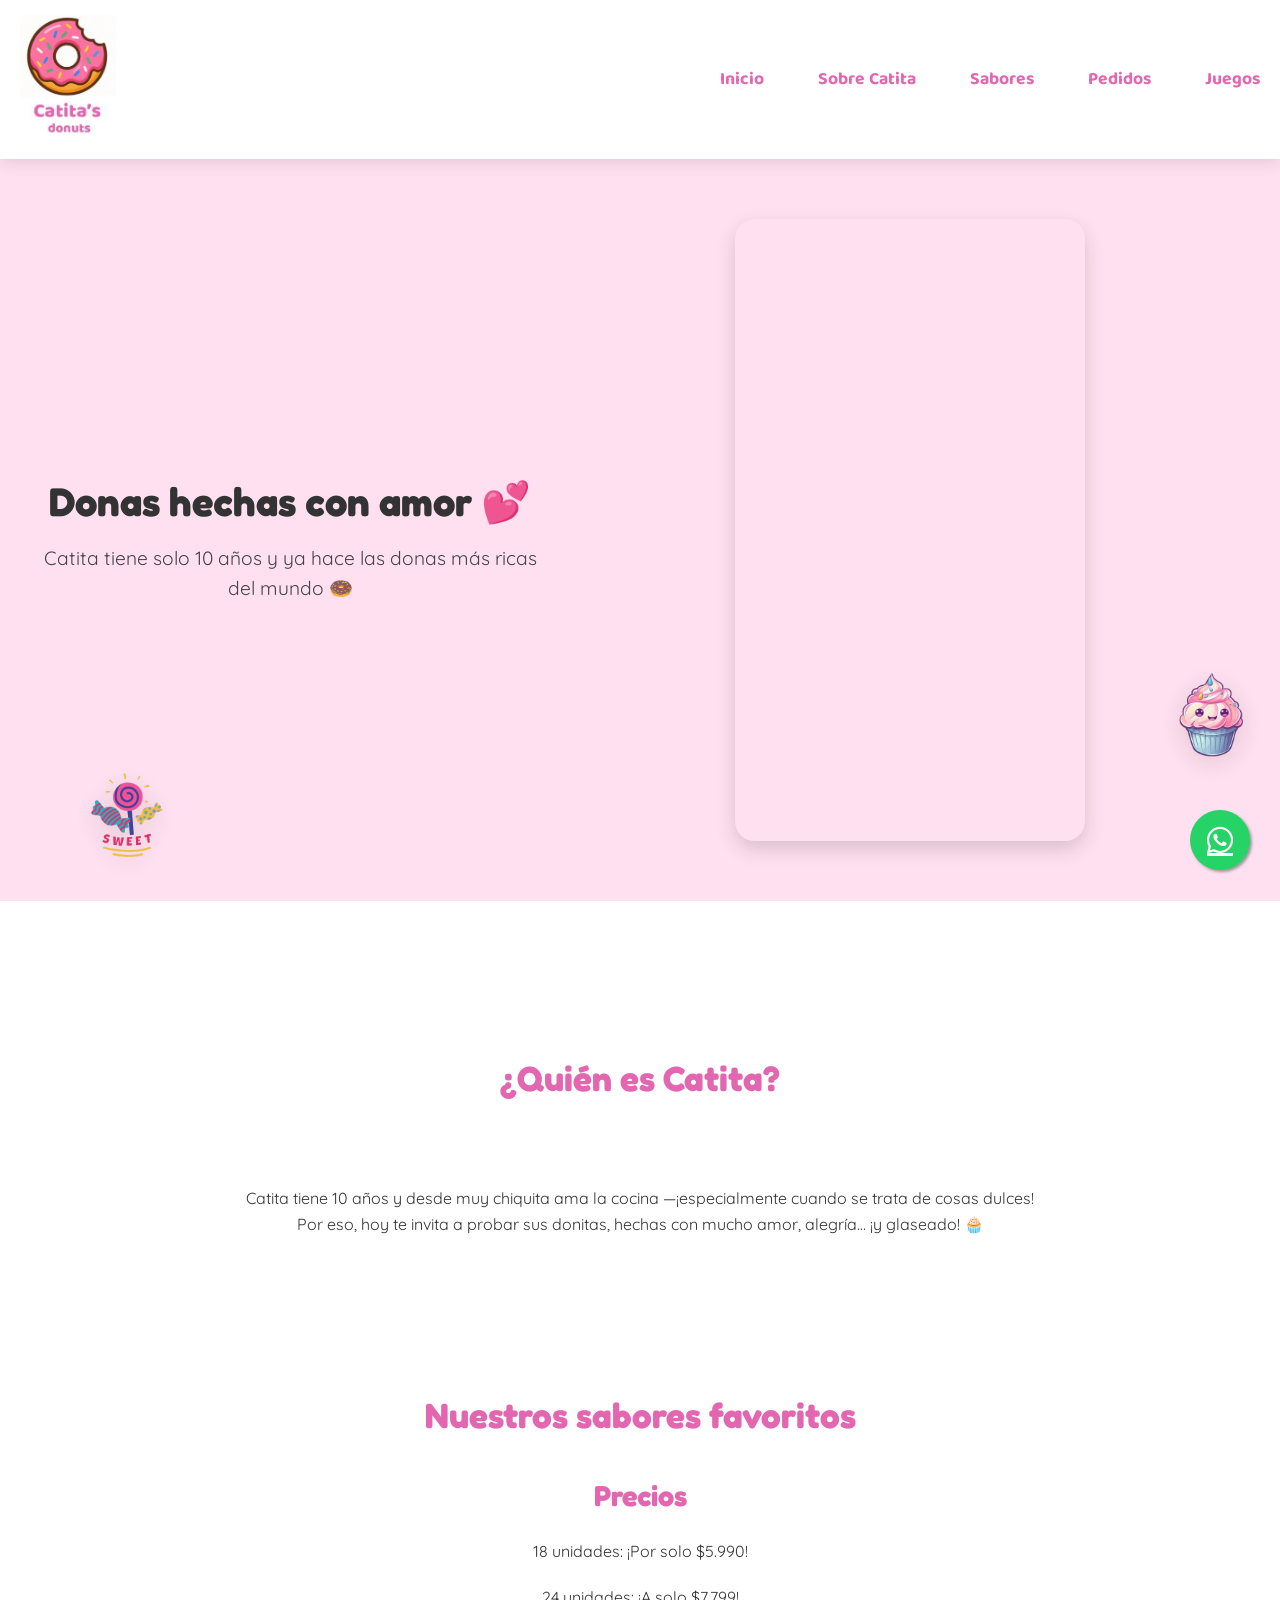
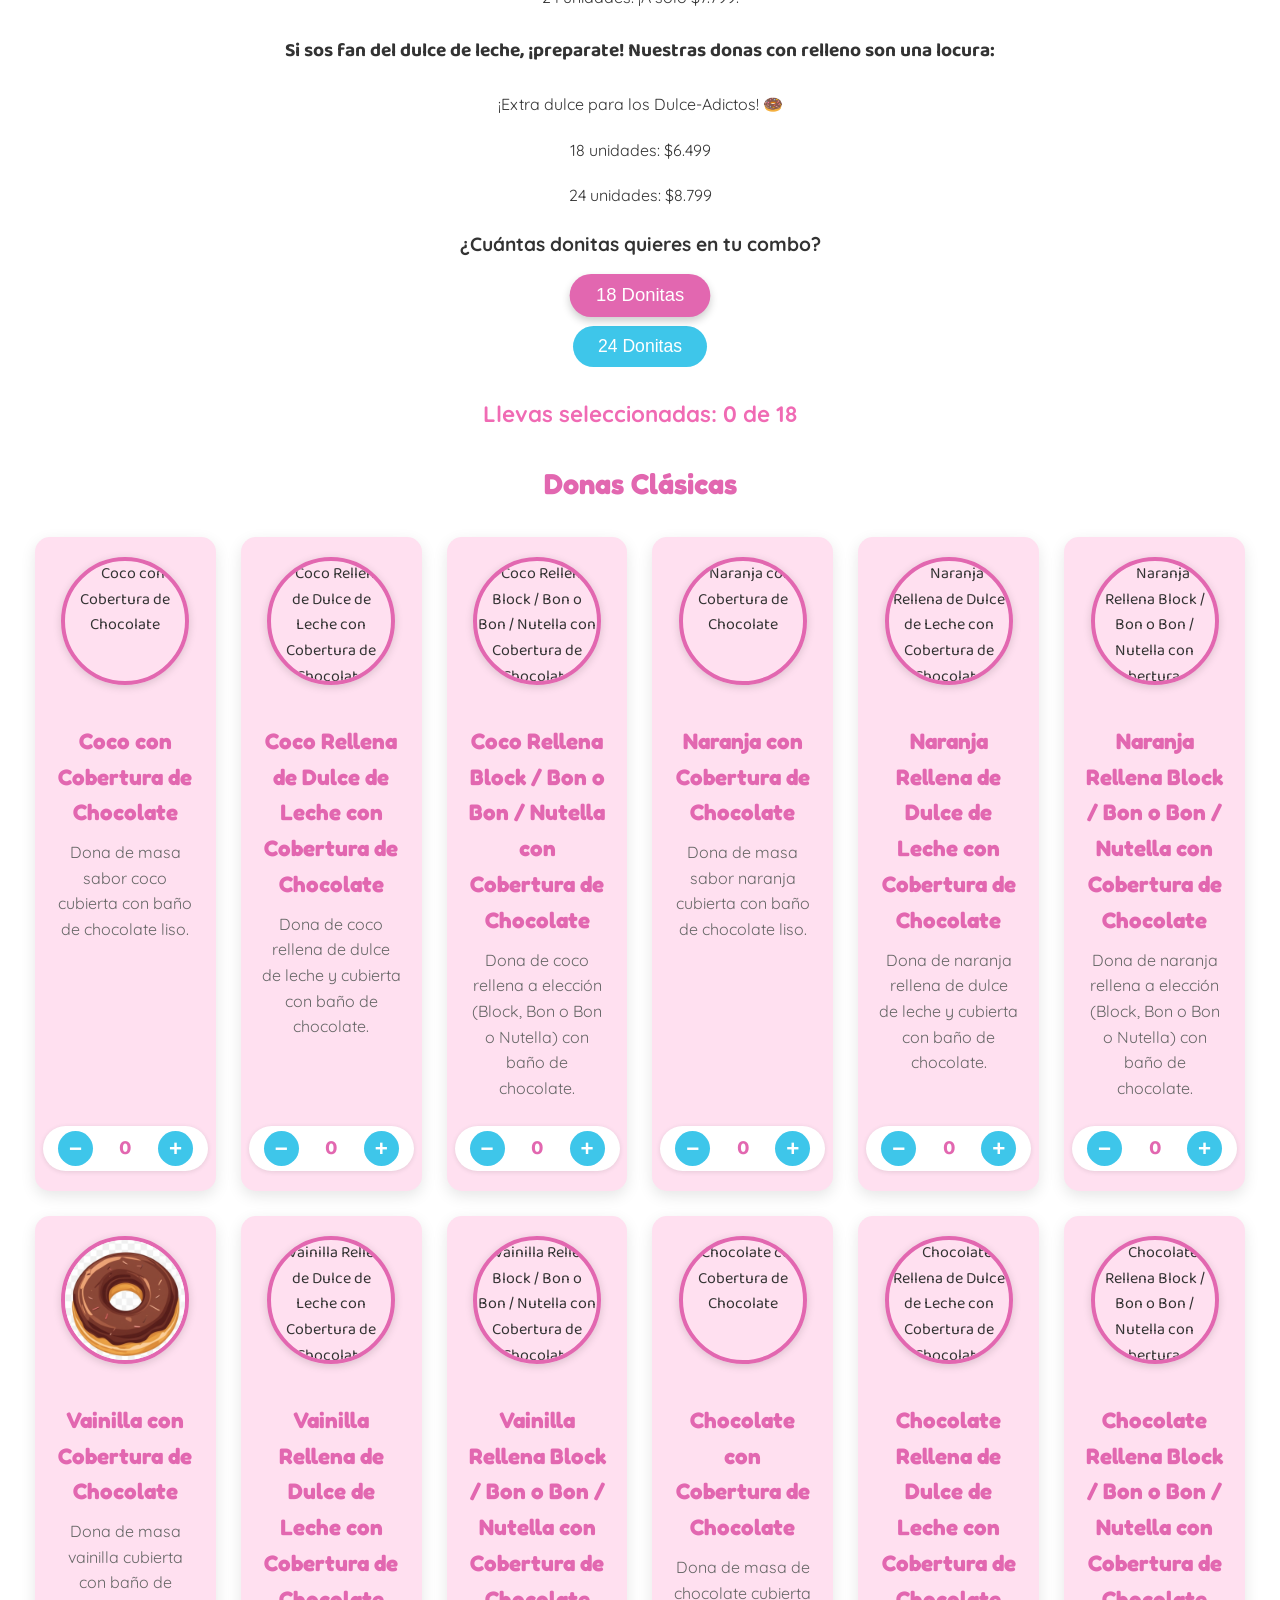
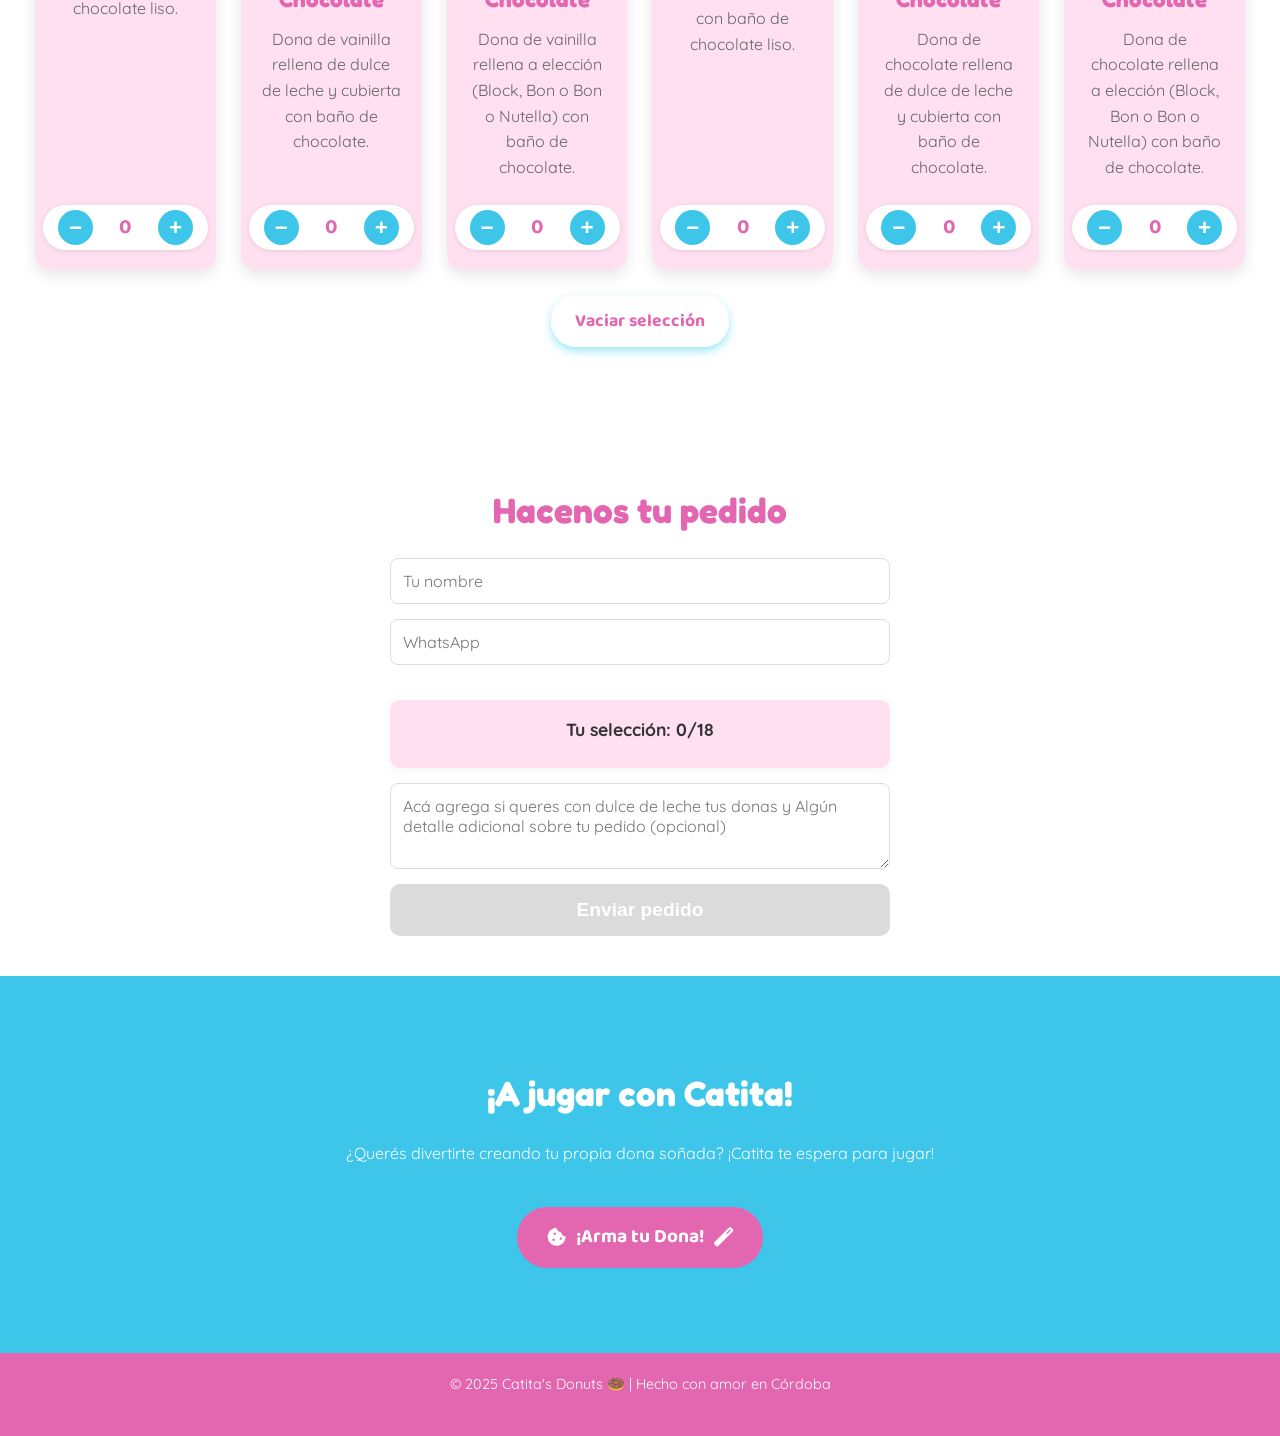
==== index.html @ a2dcdbf6 "se cargan los abores rerales de donas" ====
<!DOCTYPE html>
<html lang="es">
<head>
    <meta charset="UTF-8">
    <meta name="viewport" content="width=device-width, initial-scale=1.0">
    <title>Catita's Donuts - Venta de mini donitas</title>
    <link rel="icon" href="/images/favicon/favicon-32x32.png" type="image/x-icon">
    <link href="https://fonts.googleapis.com/css2?family=Fredoka+One&family=Quicksand&family=Baloo+2:wght@400..800&display=swap" rel="stylesheet">
    <link rel="stylesheet" href="https://cdnjs.cloudflare.com/ajax/libs/font-awesome/6.5.2/css/all.min.css" integrity="sha512-SnH5WK+bZxgPHs44uWIX+LLJAJ9/2PkPKZ5QiAj6Ta86w+fsb2TkcmfRyVX3pBnMFcV7oQPJkl9QevSCWr3W6A==" crossorigin="anonymous" referrerpolicy="no-referrer" />

    <link rel="stylesheet" href="style.css">
</head>
<body>
    <header>
        <div class="logo">
            <a href="/index.html">
                <img src="images/logoDonuts.png" alt="Logo de Catita Donas" class="logo-animado">
            </a>
        </div>
        <button class="hamburger-menu" type="button"
          aria-label="Abrir menú"
          aria-controls="main-nav"
          aria-expanded="false">
            <span class="bar"></span>
            <span class="bar"></span>
            <span class="bar"></span>
        </button>
        <nav id="main-nav">
            <ul>
                <li><a href="#inicio">Inicio</a></li>
                <li><a href="#sobre">Sobre Catita</a></li>
                <li><a href="#sabores">Sabores</a></li>
                <li><a href="#pedidos">Pedidos</a></li>
                <li><a href="#juegos">Juegos</a></li>
            </ul>
        </nav>
    </header>

    <section class="hero" id="inicio">
        <div class="hero-texto">
            <h1>Donas hechas con amor 💕</h1>
            <p>Catita tiene solo 10 años y ya hace las donas más ricas del mundo 🍩</p>
        </div>

        <div class="hero-video-container">
            <video class="hero-video" autoplay muted loop playsinline>
                <source src="videos/Es hora de algo dulce!.mp4" type="video/mp4">
                <p>💖 Ups, tu navegador no puede mostrar este video. Probá actualizarlo para ver toda la dulzura.</p>   
            </video>
        </div>
    </section>

    <div id="custom-alert-container"></div>

    <section id="sobre" class="sobre">
        <h2 class="sobre">¿Quién es Catita?</h2>
        <p>Catita tiene 10 años y desde muy chiquita ama la cocina —¡especialmente cuando se trata de cosas dulces! Por eso, hoy te invita a probar sus donitas, hechas con mucho amor, alegría… ¡y glaseado! 🧁</p>
    </section>

     <section id="sabores" class="sabores">
        <h2>Nuestros sabores favoritos</h2>
        <h3>Precios</h3>
        <p>18 unidades: ¡Por solo $5.990!</p>
        <p>24 unidades: ¡A solo $7.799!</p>
        <h4>Si sos fan del dulce de leche, ¡preparate! Nuestras donas con relleno son una locura:</h4>
        <p>¡Extra dulce para los Dulce-Adictos! 🍩</p>
        <p>18 unidades: $6.499</p>
        <p>24 unidades: $8.799</p>
 
        <div class="limit-selection">
            <p>¿Cuántas donitas quieres en tu combo?</p>
            <button id="select-18" type="button" class="active">18 Donitas</button>
            <button id="select-24" type="button">24 Donitas</button>
        </div>

        <p class="total-selected">
            Llevas seleccionadas: <span id="selected-count">0</span> de <span id="current-limit">18</span>
        </p>


        <h3>Donas Clásicas</h3>
        <div class="cards" id="donuts-tacc-container">
            </div>

        <!-- <h3>Donas Sin TACC</h3>
        <div class="cards" id="donuts-sintacc-container">
            </div> -->
            <div>
                 <button id="reset-combo" type="button" class="boton">Vaciar selección</button>
            </div>
           
    </section>

    <section id="pedidos" class="pedidos">
        <h2>Hacenos tu pedido</h2>
        <form id="formulario">
            <input type="text" placeholder="Tu nombre" required>
            <input type="tel" placeholder="WhatsApp" required>

            <div id="sabores-seleccionados-resumen">
                <p>Tu selección: <span id="contador-donas-resumen">0/0</span></p>
                <ul id="lista-sabores-resumen"></ul>
            </div>

            <textarea id="detalle-pedido" placeholder="Acá agrega si queres con dulce de leche tus donas y Algún detalle adicional sobre tu pedido (opcional)" rows="3"></textarea>

            <button type="submit" id="submit-pedido-button" disabled>Enviar pedido</button>

        </form>
    </section>

    

    <section id="juegos" class="juegos-catita">
        <h2>¡A jugar con Catita!</h2>
        <p>¿Querés divertirte creando tu propia dona soñada? ¡Catita te espera para jugar!</p>
        <a href="/dona-creativa.html" class="boton-juego">
            <i class="fas fa-cookie-bite"></i> ¡Arma tu Dona! <i class="fas fa-magic"></i>
        </a>
    </section>

    
    <a href="https://wa.me/+5493517918029?text=Hola!%20Quisiera%20saber%20más%20sobre%20sus%20deliciosas%20donas!" class="whatsapp-float" target="_blank">
        <i class="fa-brands fa-whatsapp"></i>
    </a>

    <footer>
        <p>© 2025 Catita's Donuts 🍩 | Hecho con amor en Córdoba</p>
    </footer>
    <!-- Stickers flotantes -->
    <!-- <img src="images/paleta.png"  alt="paleta kawaii"
        class="sticker-float sticker-top-left sticker-zigzag sticker-edge-left">

    <img src="images/cupcake.png" alt="cupcake feliz"
        class="sticker-float sticker-top-right sticker-zigzag sticker-edge-right"> -->

    <img src="images/sweet.png"   alt="dulces sweet"
        class="sticker-float sticker-bottom-left sticker-zigzag sticker-edge-left">

    <!-- <img src="images/cara.png"    alt="carita kawaii"
     class="sticker-float sticker-bottom-right"> -->

     <img src="images/cupcake.png" alt="cupcake" class="sticker-float sticker-bottom-right sticker-zigzag">



    <script defer src="script.js"></script>

</body>
</html>
---- style.css ----
/* Variables de colores de Catitas Donuts */
:root {
    --rosa-donut: #e267b0;
    --celeste-glaseado: #3ec6ea;
    --rosa-fondo: #ffe0f0;
    --gris-oscuro: #333;
    --gris-claro: #666;
    --blanco: #fff;
    --sombra: 0 4px 15px rgba(0, 0, 0, 0.1);
}

/* --- ESTILOS GENERALES Y FUENTES --- */
body {
    font-family: 'Baloo 2', cursive; /* Usa la fuente de Catita */
    background-color: #f7f7f7;
    margin: 0;
    padding: 0;
    color: var(--gris-oscuro);
    line-height: 1.6;
    overflow-x: hidden; /* Evita scroll horizontal */
}

h1, h2, h3 {
    font-family: 'Fredoka One', cursive; /* Fuente para títulos */
    color: var(--rosa-donut);
    text-align: center;
    margin-bottom: 20px;
}

h1 { font-size: 2.8em; }
h2 { font-size: 2.2em; }
h3 { font-size: 1.8em; }
h4 { font-size: 1.2em; }

p {
    font-family: 'Quicksand', sans-serif;
    text-align: center;
    max-width: 800px;
    margin: 0 auto 20px auto;
}

.boton, .boton-juego, .next-step-button {
    display: inline-block;
    background-color: var(--celeste-glaseado);
    color: white;
    padding: 12px 25px;
    border-radius: 30px;
    text-decoration: none;
    font-weight: bold;
    transition: background-color 0.3s ease, transform 0.2s ease;
    border: none; /* Asegura que no tenga borde por defecto */
    cursor: pointer;
    font-family: 'Baloo 2', cursive;
    font-size: 1.1em;
    margin: 25px;
}

.boton:hover, .boton-juego:hover, .next-step-button:hover:not(:disabled) {
    background-color: var(--rosa-donut);
    transform: translateY(-3px);
}

.next-step-button:disabled {
    background-color: #cccccc;
    cursor: not-allowed;
    opacity: 0.7;
}

/* --- HEADER --- */
header {
    background-color: var(--blanco);
    padding: 15px 20px;
    display: flex;
    justify-content: space-between;
    align-items: center;
    box-shadow: var(--sombra);
    position: sticky;
    top: 0;
    z-index: 10;
    height: auto;
}

.logo img {
    /* height: clamp(80px, 10vw, 140px);  */
    height: 120px;
    width: auto;
    animation: flotar 3s ease-in-out infinite alternate;
}

.logo-animado {
    animation: flotar 3s ease-in-out infinite alternate;
}

@keyframes flotar {
    0% { transform: translateY(0px); }
    50% { transform: translateY(-8px); }
    100% { transform: translateY(0px); }
}

nav ul {
    list-style: none;
    margin: 0;
    padding: 0;
    display: flex;
}

nav ul li {
    margin-left: 30px;
}

nav ul li a {
    text-decoration: none;
    color: var(--rosa-donut);
    font-weight: bold;
    font-size: 1.1em;
    transition: color 0.3s ease;
}

nav ul li a:hover {
    color: var(--celeste-glaseado);
}

/* Botón hamburguesa */
.hamburger-menu { display:none; background:none; border:0; cursor:pointer; z-index:1001; }
.hamburger-menu .bar{ display:block; width:28px; height:3px; margin:6px 0; background:#333; transition:transform .3s, opacity .3s; }

/* Animación a X */
.hamburger-menu.is-open .bar:nth-child(1){ transform: translateY(9px) rotate(45deg); }
.hamburger-menu.is-open .bar:nth-child(2){ opacity:0; }
.hamburger-menu.is-open .bar:nth-child(3){ transform: translateY(-9px) rotate(-45deg); }

/* Nav desktop por defecto */
#main-nav ul{ display:flex; gap:1.5rem; list-style:none; margin:0; padding:0; }

/* MOBILE */
@media (max-width:768px){
  .hamburger-menu{ display:block; }

  /* Panel lateral oculto por defecto */
  #main-nav{
    position:fixed; top:0; right:0; height:100vh; width:75%; max-width:320px;
    background:#fff; box-shadow:-8px 0 24px rgba(0,0,0,.15);
    transform:translateX(100%); transition:transform .3s ease;
    z-index:1000; display:flex; align-items:flex-start;
  }
  #main-nav.is-open{ transform:translateX(0); }

  #main-nav ul{ flex-direction:column; gap:1rem; padding:2rem 1.5rem; width:100%; }

  /* Evitar scroll del body cuando abre el menú */
  body.no-scroll{ overflow:hidden; }
}


/* --- HERO SECTION --- */
.hero {
  display: flex;
  align-items: center;
  justify-content: space-between;
  gap: 40px;
  padding: 60px 40px;
  background: var(--rosa-fondo);
  flex-wrap: wrap;
}

/* --- Texto a la izquierda --- */
.hero-texto {
  flex: 1 1 400px;
  max-width: 500px;
}

.hero-texto h1 {
  font-size: 2.5rem;
  font-weight: 700;
  color: var(--rosa-principal);
  margin-bottom: 10px;
}

.hero-texto p {
  font-size: 1.2rem;
  color: #444;
  margin-bottom: 20px;
}

.boton {
  background-color: var(--celeste);
  color: var(--rosa-donut);
  padding: 12px 24px;
  border-radius: 25px;
  text-decoration: none;
  font-weight: bold;
  display: inline-block;
  box-shadow: 0 4px 10px rgba(0, 198, 230, 0.4);
  transition: transform 0.2s ease;
}

.boton:hover {
   transform: scale(1.05);
   background-color: var(--celeste);

}

/* --- Video a la derecha --- */
.hero-video-container {
  flex: 1 1 300px;
  display: flex;
  justify-content: center;
}

.hero-video {
  width: 100%;
  max-width: 350px;
  aspect-ratio: 9 / 16; /* mantiene el formato historia vertical */
  border-radius: 20px;
  object-fit: cover; /* evita deformaciones */
  box-shadow: 0 8px 20px rgba(0, 0, 0, 0.15);
}

/* --- Responsive --- */
@media (max-width: 900px) {
  .hero {
    flex-direction: column-reverse;
    text-align: center;
  }

  .hero-texto {
    max-width: 100%;
  }

  .hero-video {
    max-width: 300px;
  }
}


/* --- RESPONSIVE --- */
@media (max-width: 768px) {
    .hero {
        flex-direction: column;
        text-align: center;
    }

    .hero-video {
        height: auto;
        width: 100%;
        max-width: 350px;
    }
}



/*SECCION ID SABORES CANTIDAD DE DONAS SELECCIONADAS*/

button.active {
  background-color: var(--rosa-principal);
  color: #fff;
  transform: scale(1.05);
}


/* --- SECCIÓN SABORES (Ajustes para la lógica del carrito) --- */
.sabores {
    padding: 40px 20px;
    background-color: var(--blanco);
    text-align: center;
}

.sabores h2 {
    margin-bottom: 30px;
}

.limit-selection {
    margin-bottom: 30px;
    display: flex;
    flex-direction: column; /* Para apilar en móvil */
    align-items: center;
    gap: 10px;
}

.limit-selection p {
    font-size: 1.2em;
    font-weight: bold;
    color: var(--gris-oscuro);
    margin-bottom: 5px;
}

.limit-selection button {
    background-color: var(--celeste-glaseado);
    color: white;
    border: none;
    padding: 10px 25px;
    border-radius: 25px;
    cursor: pointer;
    font-size: 1.1em;
    transition: all 0.3s ease;
}

.limit-selection button.active {
    background-color: var(--rosa-donut);
    transform: scale(1.05);
    box-shadow: 0 4px 8px rgba(0, 0, 0, 0.2);
}

.limit-selection button:hover {
    opacity: 0.9;
}

.total-selected {
    margin-top: 20px;
    font-size: 1.4em;
    font-weight: bold;
    color: var(--rosa-donut);
}

.cards {
    display: grid;
    grid-template-columns: repeat(auto-fit, minmax(180px, 1fr)); /* Ajustado para tarjetas más grandes */
    gap: 25px;
    margin-top: 30px;
    padding: 0 15px;
}

.card {
    background-color: var(--rosa-fondo);
    border-radius: 15px;
    padding: 20px;
    box-shadow: 0 5px 15px rgba(0, 0, 0, 0.1);
    display: flex;
    flex-direction: column;
    align-items: center;
    text-align: center;
    transition: transform 0.2s ease-in-out;
}

.card:hover {
    transform: translateY(-7px);
}

.card img {
    width: 120px; /* Tamaño más grande para las donas */
    height: 120px;
    object-fit: cover;
    border-radius: 50%;
    margin-bottom: 15px;
    border: 4px solid var(--rosa-donut);
    box-shadow: 0 2px 8px rgba(0, 0, 0, 0.15);
}

.card h3 {
    color: var(--rosa-donut);
    font-size: 1.4em;
    margin-bottom: 10px;
}

.card p {
    color: var(--gris-claro);
    font-size: 1em;
    margin-bottom: 15px;
    flex-grow: 1; /* Para que el texto ocupe el espacio */
}

.cantidad-selector {
    display: flex;
    align-items: center;
    justify-content: center;
    margin-top: 10px;
    background-color: var(--blanco);
    border-radius: 30px;
    padding: 5px 10px;
    box-shadow: 0 1px 5px rgba(0, 0, 0, 0.1);
    width: fit-content;
}

.cantidad-selector button {
    background-color: var(--celeste-glaseado);
    color: white;
    border: none;
    width: 35px;
    height: 35px;
    border-radius: 50%;
    font-size: 1.4em;
    font-weight: bold;
    cursor: pointer;
    display: flex;
    justify-content: center;
    align-items: center;
    transition: background-color 0.2s ease;
    margin: 0 5px;
}

.cantidad-selector button:hover {
    background-color: #2dafd4; /* Un celeste un poco más oscuro */
}

.cantidad-selector span {
    margin: 0 15px;
    font-size: 1.3em;
    font-weight: bold;
    color: var(--rosa-donut);
    min-width: 25px; /* Para que no se mueva mucho */
    text-align: center;
}

/* --- SECCIÓN SOBRE CATITA --- */
.sobre {
    background-color: var(--blanco);
    padding: 60px 20px;
    text-align: center;
    
}

/* --- SECCIÓN JUEGOS --- */
.juegos-catita {
    background-color: var(--celeste-glaseado);
    padding: 60px 20px;
    text-align: center;
    color: white;
}

.juegos-catita h2, .juegos-catita p {
    color: white;
}

.boton-juego {
    background-color: var(--rosa-donut);
    margin-top: 20px;
    padding: 15px 30px;
    font-size: 1.2em;
    display: inline-flex;
    align-items: center;
    gap: 10px;
}

/* --- SECCIÓN PEDIDOS (Ajustes para el resumen del carrito) --- */
.pedidos {
    padding: 40px 20px;
    background-color: var(--blanco);
    text-align: center;
}

.pedidos form {
    max-width: 500px;
    margin: 0 auto;
    display: flex;
    flex-direction: column;
    gap: 15px;
}

.pedidos input[type="text"],
.pedidos input[type="tel"],
.pedidos textarea {
    padding: 12px;
    border: 1px solid #ddd;
    border-radius: 8px;
    font-family: 'Quicksand', sans-serif;
    font-size: 1em;
    width: 100%; /* Asegura que ocupen todo el ancho disponible */
    box-sizing: border-box; /* Incluye padding y border en el width */
}

.pedidos textarea {
    resize: vertical; /* Permite redimensionar verticalmente */
}

.pedidos button[type="submit"] {
    background-color: var(--rosa-donut);
    color: white;
    padding: 15px 30px;
    border: none;
    border-radius: 10px;
    font-size: 1.2em;
    font-weight: bold;
    cursor: pointer;
    transition: background-color 0.3s ease;
}

.pedidos button[type="submit"]:hover:not(:disabled) {
    background-color: #d15a9f; /* Un rosa un poco más oscuro */
}

.pedidos button[type="submit"]:disabled {
    background-color: #cccccc;
    cursor: not-allowed;
    opacity: 0.7;
}

#sabores-seleccionados-resumen {
    background-color: var(--rosa-fondo);
    border-radius: 10px;
    padding: 15px;
    margin-top: 20px;
    box-shadow: 0 2px 10px rgba(0, 0, 0, 0.05);
}

#sabores-seleccionados-resumen p {
    font-weight: bold;
    color: var(--gris-oscuro);
    font-size: 1.1em;
    margin-bottom: 10px;
}

#lista-sabores-resumen {
    list-style: none;
    padding: 0;
    margin: 0;
    text-align: left;
    color: var(--gris-claro);
    font-size: 0.95em;
    max-height: 150px; /* Para que no ocupe mucho espacio si hay muchos sabores */
    overflow-y: auto; /* Permite scroll si la lista es larga */
}

#lista-sabores-resumen li {
    padding: 5px 0;
    border-bottom: 1px dotted rgba(0, 0, 0, 0.1);
}

#lista-sabores-resumen li:last-child {
    border-bottom: none;
}


/* --- WHATSAPP FLOAT BUTTON --- */
.whatsapp-float {
    position: fixed;
    width: 60px;
    height: 60px;
    bottom: 30px;
    right: 30px;
    background-color: #25d366;
    color: #FFF;
    border-radius: 50px;
    text-align: center;
    font-size: 30px;
    box-shadow: 2px 2px 3px #999;
    z-index: 9;
    display: flex;
    justify-content: center;
    align-items: center;
    transition: transform 0.3s ease;
}

.whatsapp-float:hover {
    transform: scale(1.1);
}

/* --- FOOTER --- */
footer {
    background-color: var(--rosa-donut);
    color: white;
    text-align: center;
    padding: 20px;
    font-size: 0.9em;
}

/* --- RESPONSIVE DESIGN --- */
@media (max-width: 768px) {
    header {
        flex-wrap: wrap;
        justify-content: center;
    }
    .logo {
        width: 100%;
        text-align: center;
        margin-bottom: 10px;
    }
    nav {
        display: none; /* Ocultar nav por defecto en móvil */
        width: 100%;
        order: 3; /* Para que aparezca debajo de logo y hamburguesa */
    }
    nav.active {
        display: block; /* Mostrar cuando está activo */
    }
    nav ul {
        flex-direction: column;
        align-items: center;
    }
    nav ul li {
        margin: 10px 0;
    }
    .hamburger-menu {
        display: flex; /* Mostrar en móvil */
        position: absolute;
        right: 20px;
        top: 25px;
    }

    .hero-texto h1 {
        font-size: 2.5em;
    }
    .hero-texto p {
        font-size: 1.1em;
    }

    .cards {
        grid-template-columns: 1fr; /* Una columna en móvil */
        max-width: 300px; /* Ancho máximo para tarjetas en móvil */
        margin-left: auto;
        margin-right: auto;
    }

    .limit-selection {
        flex-direction: column;
    }
}

/* Badge "Sin TACC" sobre la tarjeta */
.card { position: relative; }

.badge-sintacc {
  position: absolute;
  top: 10px;
  left: 10px;
  background: #2ecc71;       /* verde */
  color: #fff;
  font-weight: 700;
  font-size: 0.8rem;
  padding: 4px 10px;
  border-radius: 999px;
  box-shadow: 0 2px 6px rgba(0,0,0,.15);
  pointer-events: none;       /* no interfiere con clicks */
  user-select: none;
}


/* Pegatina base (responsive) */
.sticker-float{
  position: fixed;
  z-index: 120;                 /* por encima del header */
  pointer-events: none;
  width: clamp(46px, 14vw, 90px);
  height: auto;
  opacity: .95;
  will-change: transform;
  animation: floatUpDown 6s ease-in-out infinite alternate;
  filter: drop-shadow(0 6px 14px rgba(0,0,0,.12));
}

@keyframes floatUpDown{
  from{ transform: translateY(0) rotate(0deg); }
  to  { transform: translateY(-12px) rotate(2deg); }
}

.sticker-zigzag{ animation: zigzag 5s ease-in-out infinite; }
@keyframes zigzag{
  0%{ transform: translate(0,0) rotate(0); }
  25%{ transform: translate(14px,-8px) rotate(-2deg); }
  50%{ transform: translate(-14px,-4px) rotate(2deg); }
  100%{ transform: translate(0,0) rotate(0); }
}

/* posiciones móviles */
.sticker-top-left      { top: 74px; left: 10px; }
.sticker-top-right     { top: 74px; right: 12px; }
.sticker-bottom-left   { left: 10px; bottom: calc(20px + env(safe-area-inset-bottom)); }
.sticker-bottom-right  { right: 12px; bottom: calc(96px + env(safe-area-inset-bottom)); } /* arriba del botón WA */


@media (min-width: 992px){
  .sticker-float{ animation-duration: 8s; }
}


  /* pegadas a los bordes de la ventana, por debajo del header */
  .sticker-top-left  { top: calc(var(--header-h) + 12px); left: 24px; }
  .sticker-top-right { top: calc(var(--header-h) + 12px); right: 24px; }
  .sticker-bottom-left  { bottom: 40px; left: 24px; }
  .sticker-bottom-right { bottom: 140px; right: 24px; } /* evita WhatsApp */

  /* OPCIONAL: anclar a los bordes del CONTENEDOR, no de la ventana
     (así nunca pisan el título/texto). Agregá estas clases a las imágenes
     que quieras “fuera” del contenido. */
  .sticker-edge-left  { left: calc(50% - var(--container-max)/2 - 56px); }
  .sticker-edge-right { right: calc(50% - var(--container-max)/2 - 56px); }


:root{
    --container-max:1000px;
    --header-h:200px
}


/*Contruccion de dona*/
.dona-builder {
            display: flex;
            flex-direction: column;
            align-items: center;
            gap: 20px;
            background-color: #ffffff;
            padding: 30px;
            border-radius: 20px;
            box-shadow: 0 8px 16px rgba(0,0,0,0.1);
        }
        .dona-preview {
            position: relative;
            width: 250px; 
            height: 250px;
            margin-bottom: 20px;
        }
        .dona-part {
            position: absolute;
            top: 0;
            left: 0;
            width: 100%;
            height: 100%;
            background-size: contain;
            background-repeat: no-repeat;
            background-position: center;
        }
      
        #dona-base { z-index: 1; }
        #dona-glaze { z-index: 2; }
        #dona-sprinkles { z-index: 3; }

        .controls {
            display: flex;
            flex-direction: column;
            gap: 15px;
            width: 100%;
            max-width: 400px;
        }
        .control-group {
            display: flex;
            justify-content: center;
            gap: 10px;
            flex-wrap: wrap;
        }
        .control-group button {
            background-color: #ffe0b2; 
            color: #880e4f; 
            padding: 10px 15px;
            border: 2px solid #ffab91;
            border-radius: 10px;
            font-size: 1em;
            cursor: pointer;
            transition: all 0.2s ease;
            box-shadow: 0 4px #ff8a65;
        }
        .control-group button:hover {
            background-color: #ffcc80;
            transform: translateY(-2px);
            box-shadow: 0 6px #ff8a65;
        }
        .control-group button.active {
            background-color: #ffab91;
            color: white;
            box-shadow: 0 2px #d84315;
            transform: translateY(2px);
        }
        #reset-button {
            background-color: #ff7043; 
            color: white;
            padding: 15px 25px;
            border: none;
            border-radius: 30px;
            font-size: 1.1em;
            cursor: pointer;
            margin-top: 20px;
            transition: background-color 0.3s ease;
            box-shadow: 0 5px #bf360c;
        }
        #reset-button:hover {
            background-color: #e64a19;
            transform: translateY(-2px);
            box-shadow: 0 7px #bf360c;
        }

    
        .base-img { background-image: url('images/arma tu dona/Glaseado Blanco.png'); } 
        .glaseado-blanco { background-image: url('images/arma tu dona/Glaseado Blanco.png'); }
        .glaseado-chocolate { background-image: url('images/arma tu dona/Glaseado Chocolate.png'); }
        .glaseado-rosa { background-image: url('images/arma tu dona/Glaseado Rosa.png'); }

        .chispitas-colores { background-image: url('images/arma tu dona/sprinkles colorfull.png'); }
        .chispitas-corazones { background-image: url('images/arma tu dona/heart sprinkles.png'); }
        .chispitas-estrellas { background-image: url('images/arma tu dona/stars sprinkles.png'); }
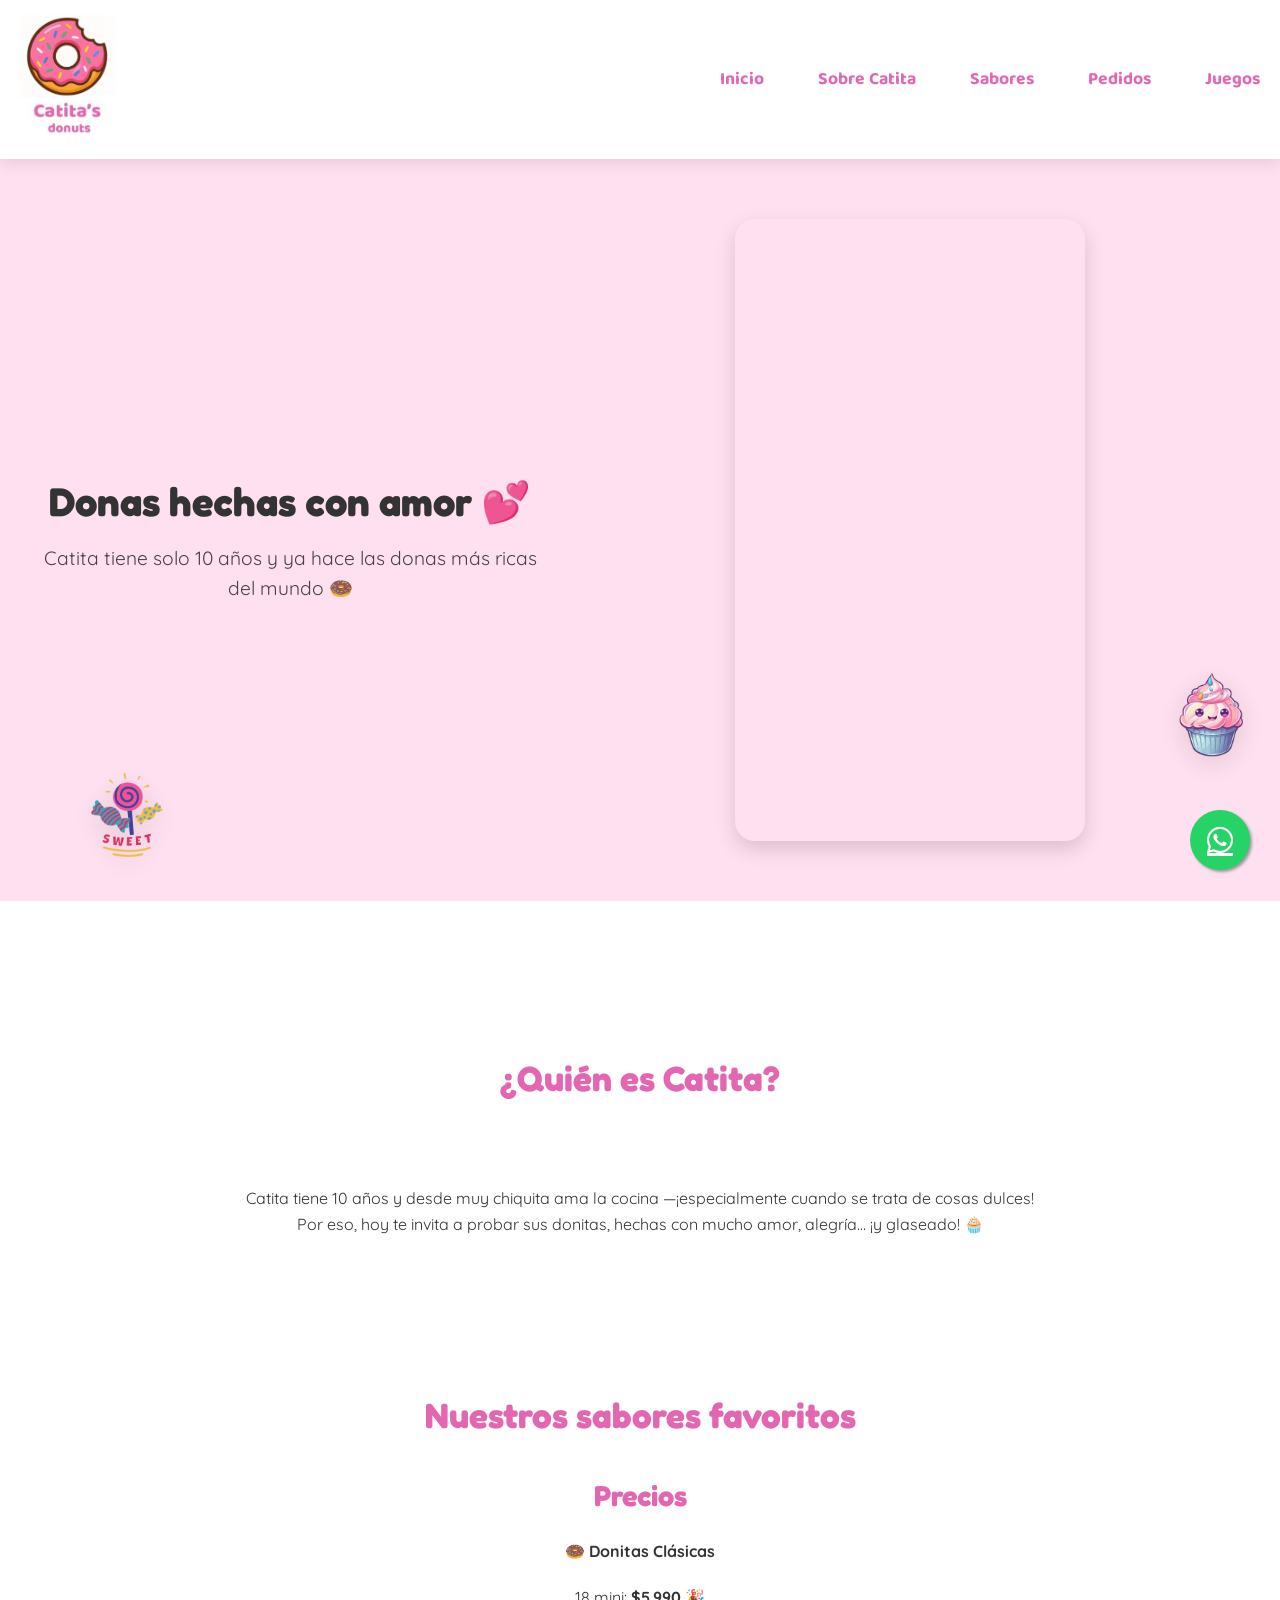
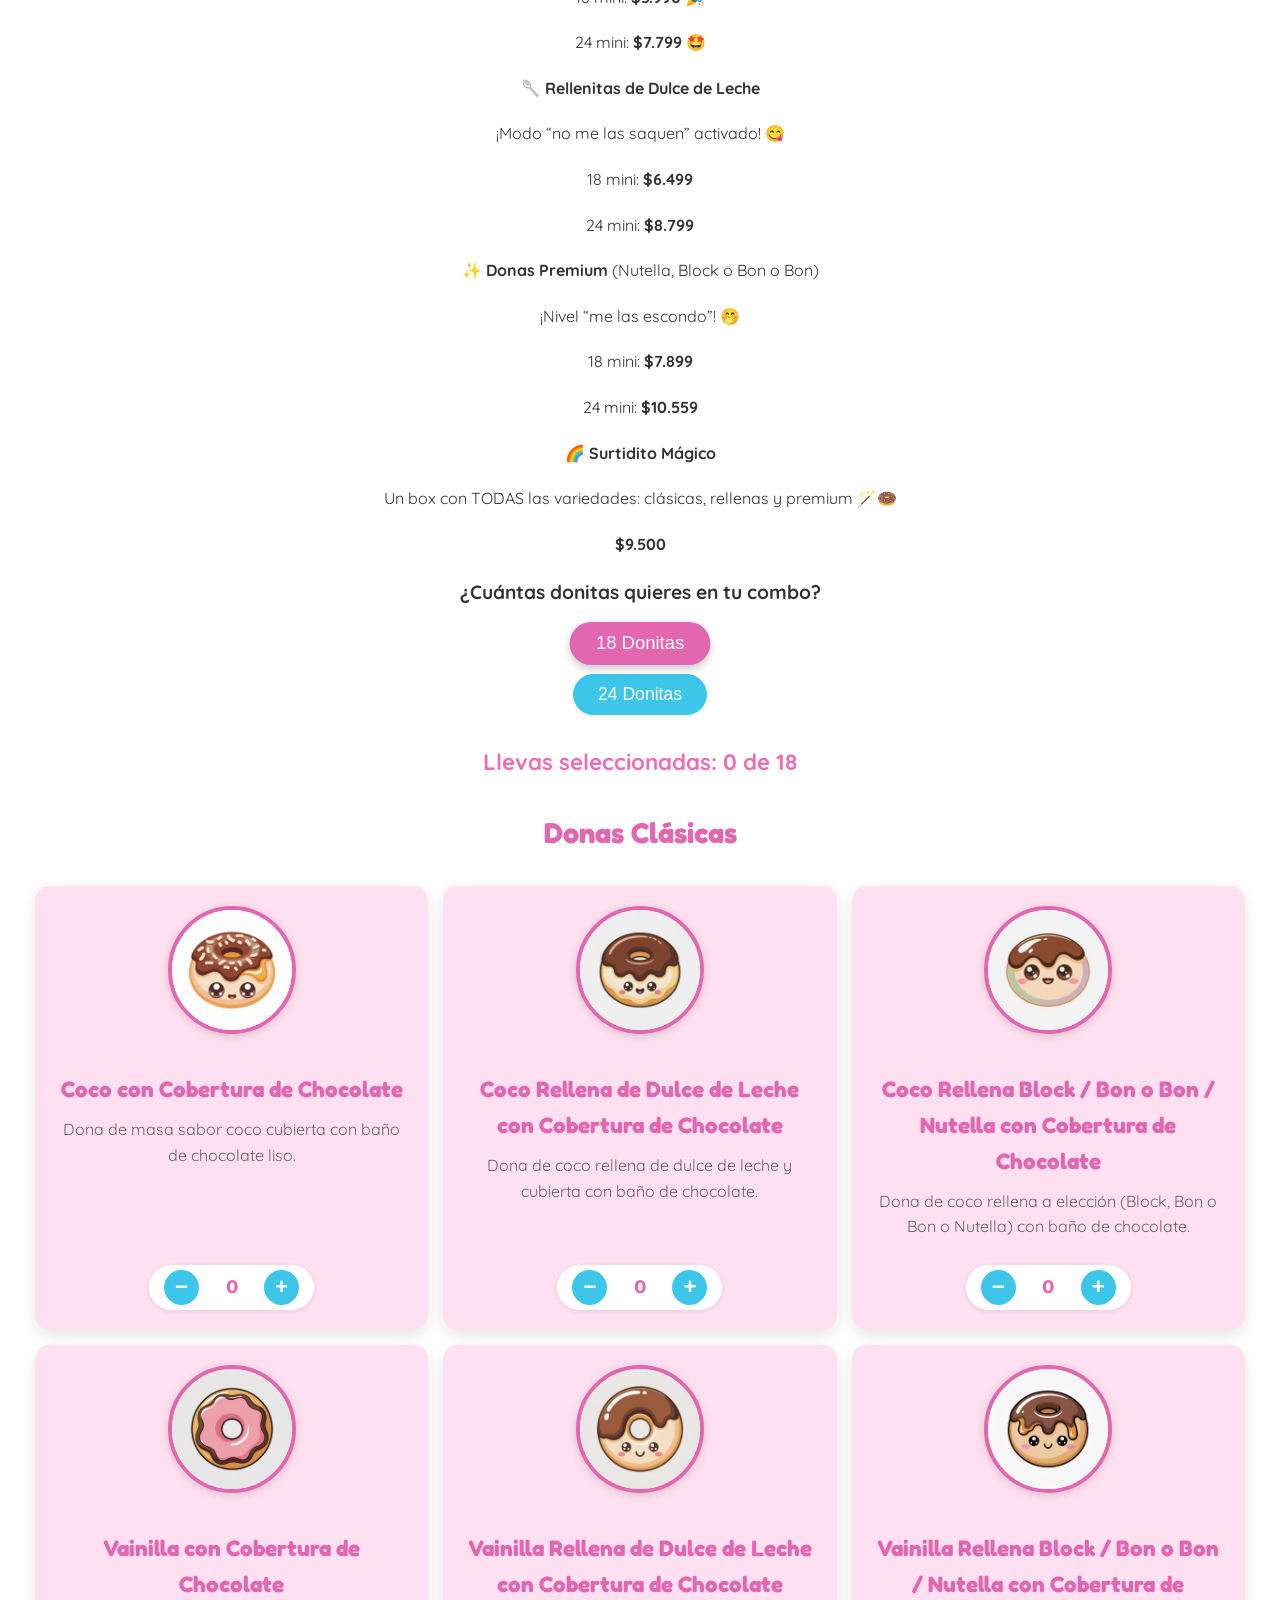
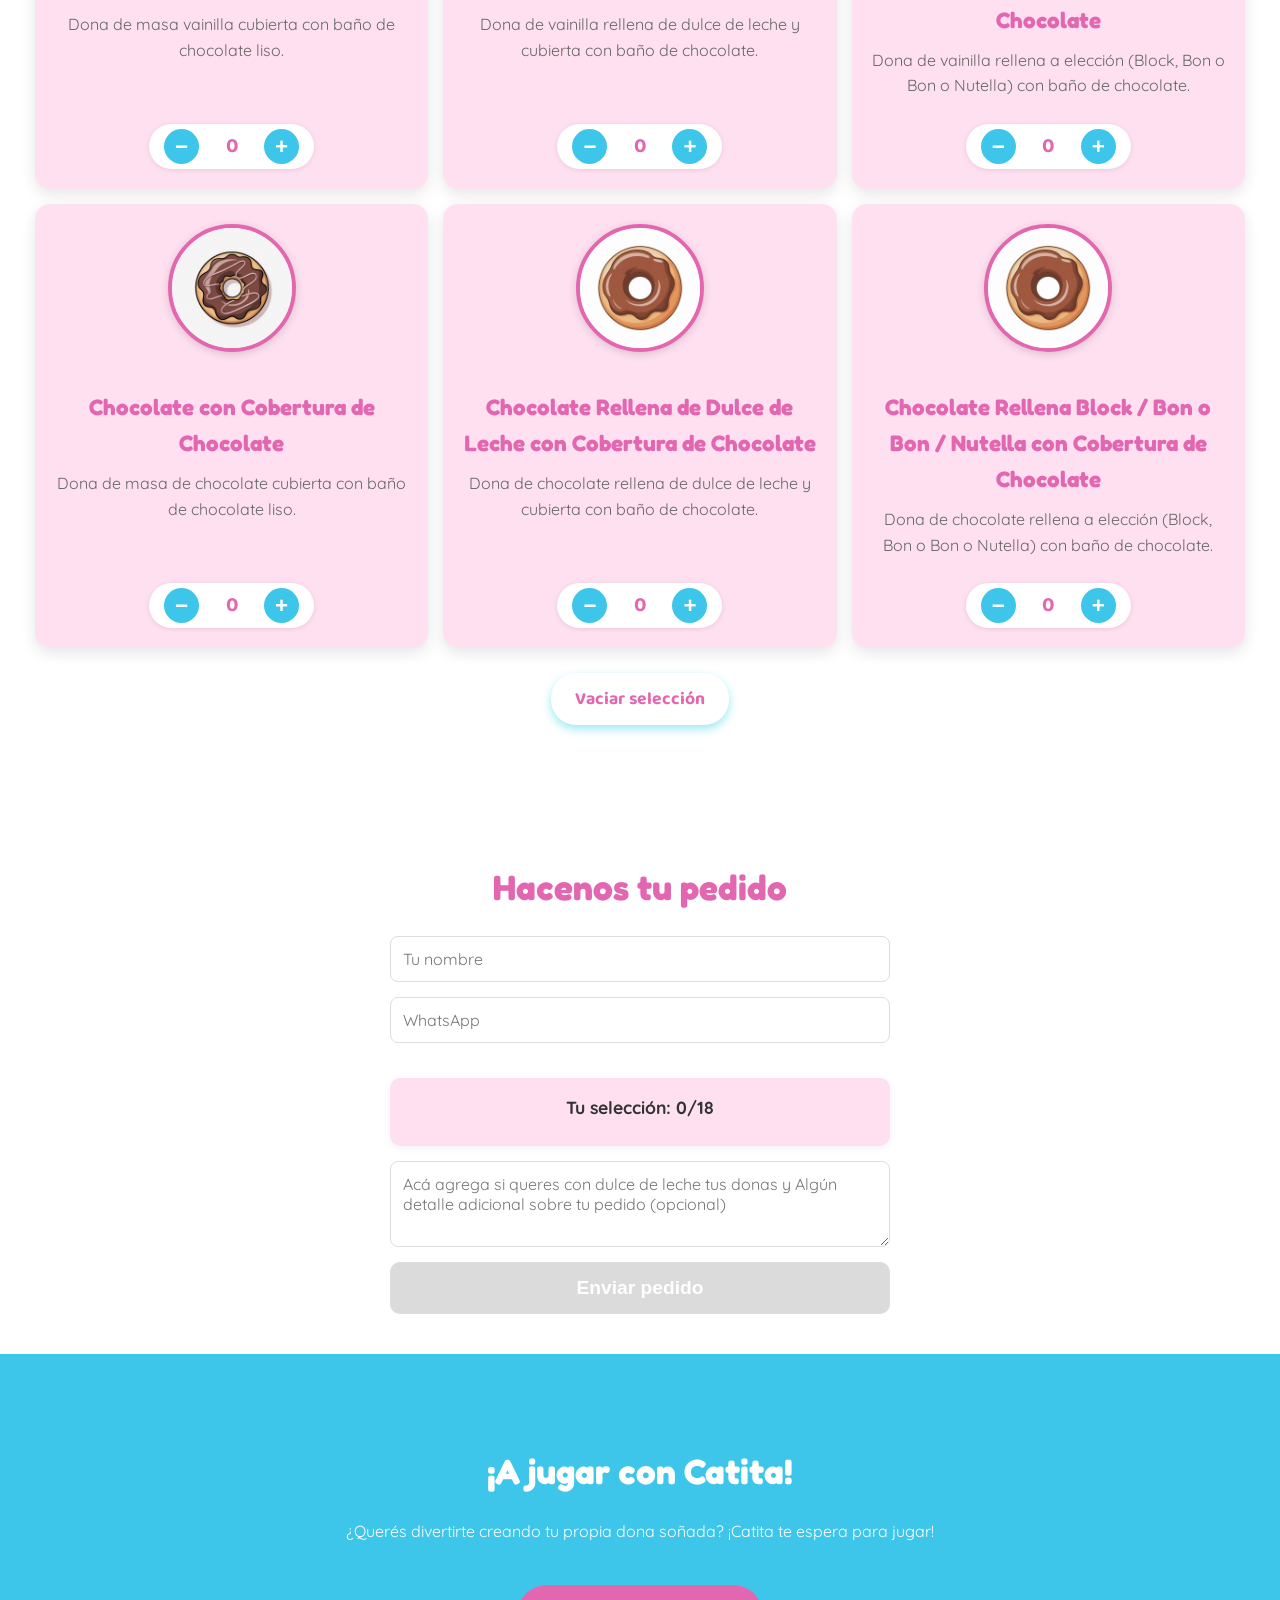
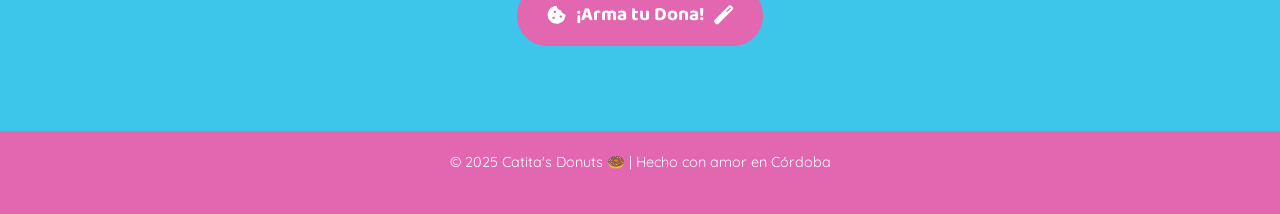
==== commit 6787a6da: "definicion donitas final" ====
--- a/index.html
+++ b/index.html
@@ -60,12 +60,25 @@
      <section id="sabores" class="sabores">
         <h2>Nuestros sabores favoritos</h2>
         <h3>Precios</h3>
-        <p>18 unidades: ¡Por solo $5.990!</p>
-        <p>24 unidades: ¡A solo $7.799!</p>
-        <h4>Si sos fan del dulce de leche, ¡preparate! Nuestras donas con relleno son una locura:</h4>
-        <p>¡Extra dulce para los Dulce-Adictos! 🍩</p>
-        <p>18 unidades: $6.499</p>
-        <p>24 unidades: $8.799</p>
+
+        <p><strong>🍩 Donitas Clásicas</strong></p>
+        <p>18 mini: <strong>$5.990</strong> 🎉</p>
+        <p>24 mini: <strong>$7.799</strong> 🤩</p>
+
+        <p><strong>🥄 Rellenitas de Dulce de Leche</strong></p>
+        <p>¡Modo “no me las saquen” activado! 😋</p>
+        <p>18 mini: <strong>$6.499</strong></p>
+        <p>24 mini: <strong>$8.799</strong></p>
+
+        <p><strong>✨ Donas Premium</strong> (Nutella, Block o Bon o Bon)</p>
+        <p>¡Nivel “me las escondo”! 🤭</p>
+        <p>18 mini: <strong>$7.899</strong></p>
+        <p>24 mini: <strong>$10.559</strong></p>
+
+        <p><strong>🌈 Surtidito Mágico</strong></p>
+        <p>Un box con TODAS las variedades: clásicas, rellenas y premium 🪄🍩</p>
+        <p><strong>$9.500</strong></p>
+
  
         <div class="limit-selection">
             <p>¿Cuántas donitas quieres en tu combo?</p>
--- a/style.css
+++ b/style.css
@@ -314,8 +314,8 @@
 
 .cards {
     display: grid;
-    grid-template-columns: repeat(auto-fit, minmax(180px, 1fr)); /* Ajustado para tarjetas más grandes */
-    gap: 25px;
+    grid-template-columns: repeat(3, 1fr);
+    gap: 15px;
     margin-top: 30px;
     padding: 0 15px;
 }
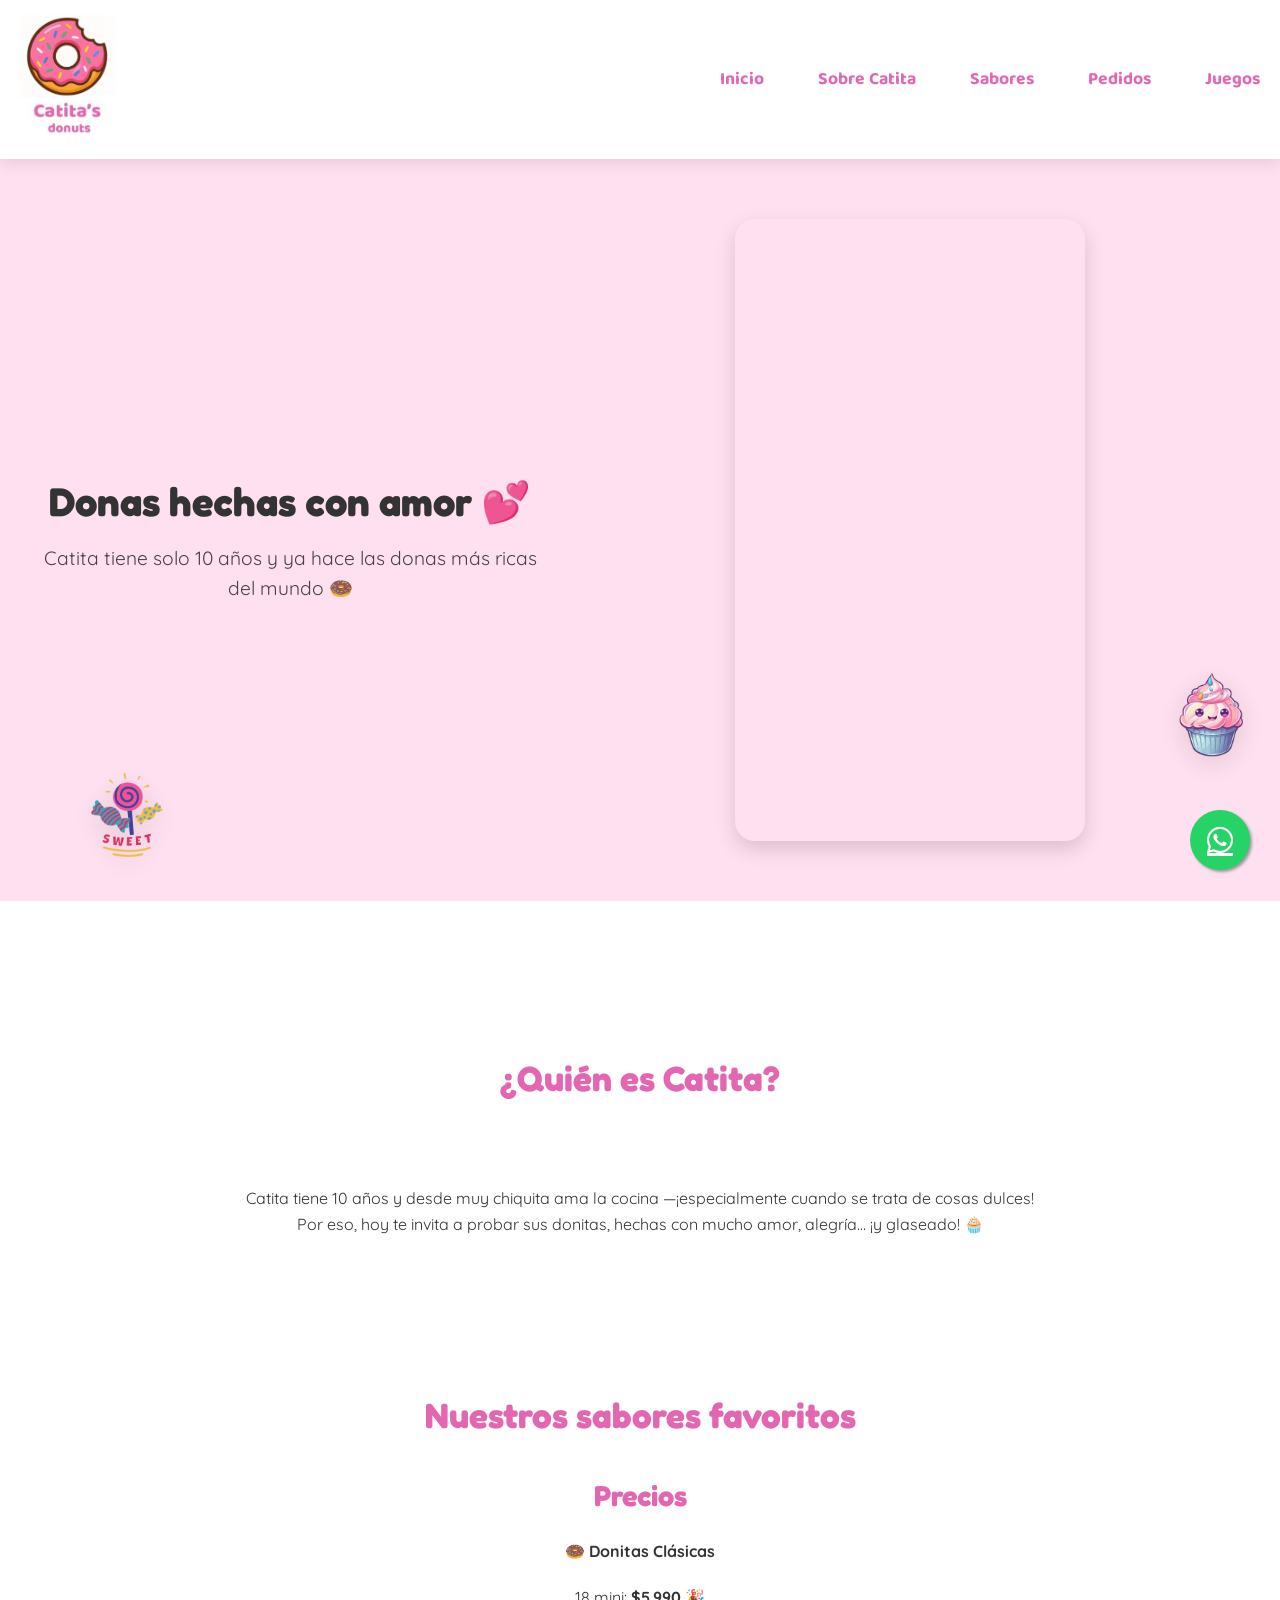
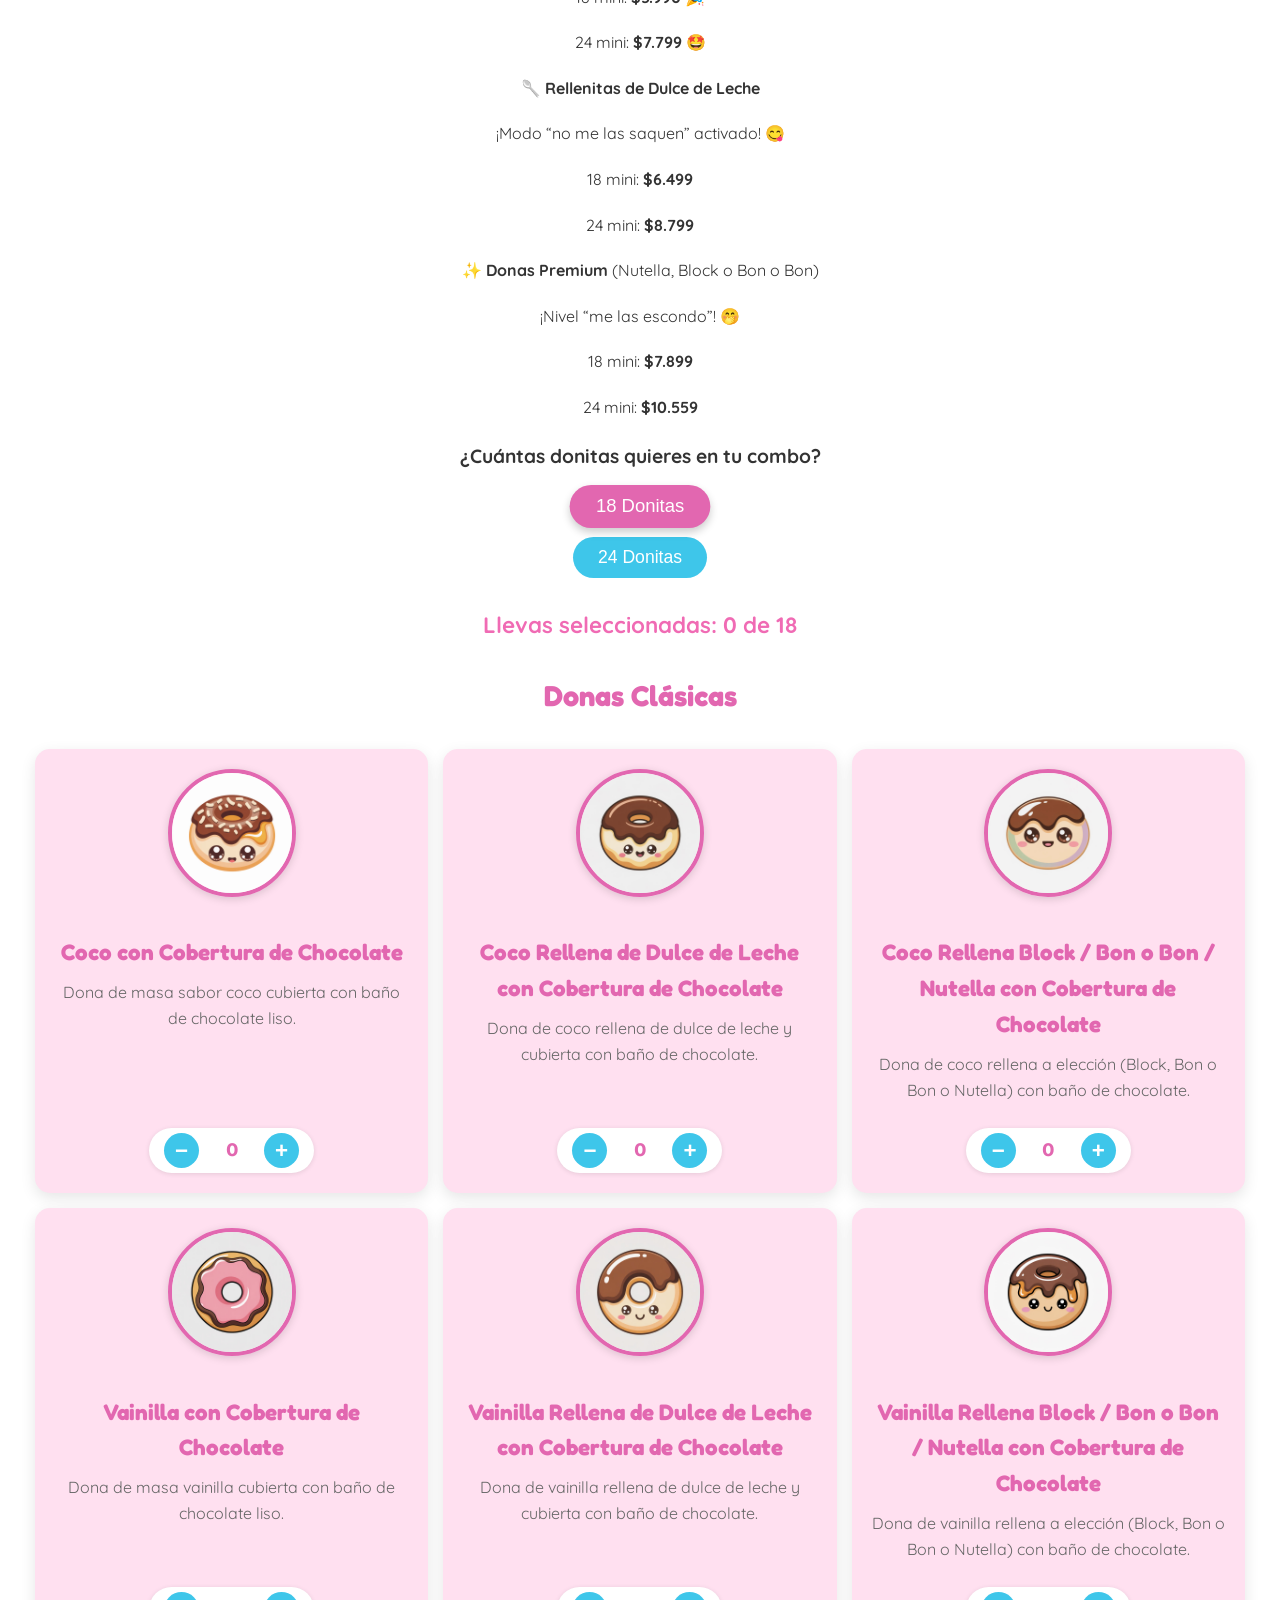
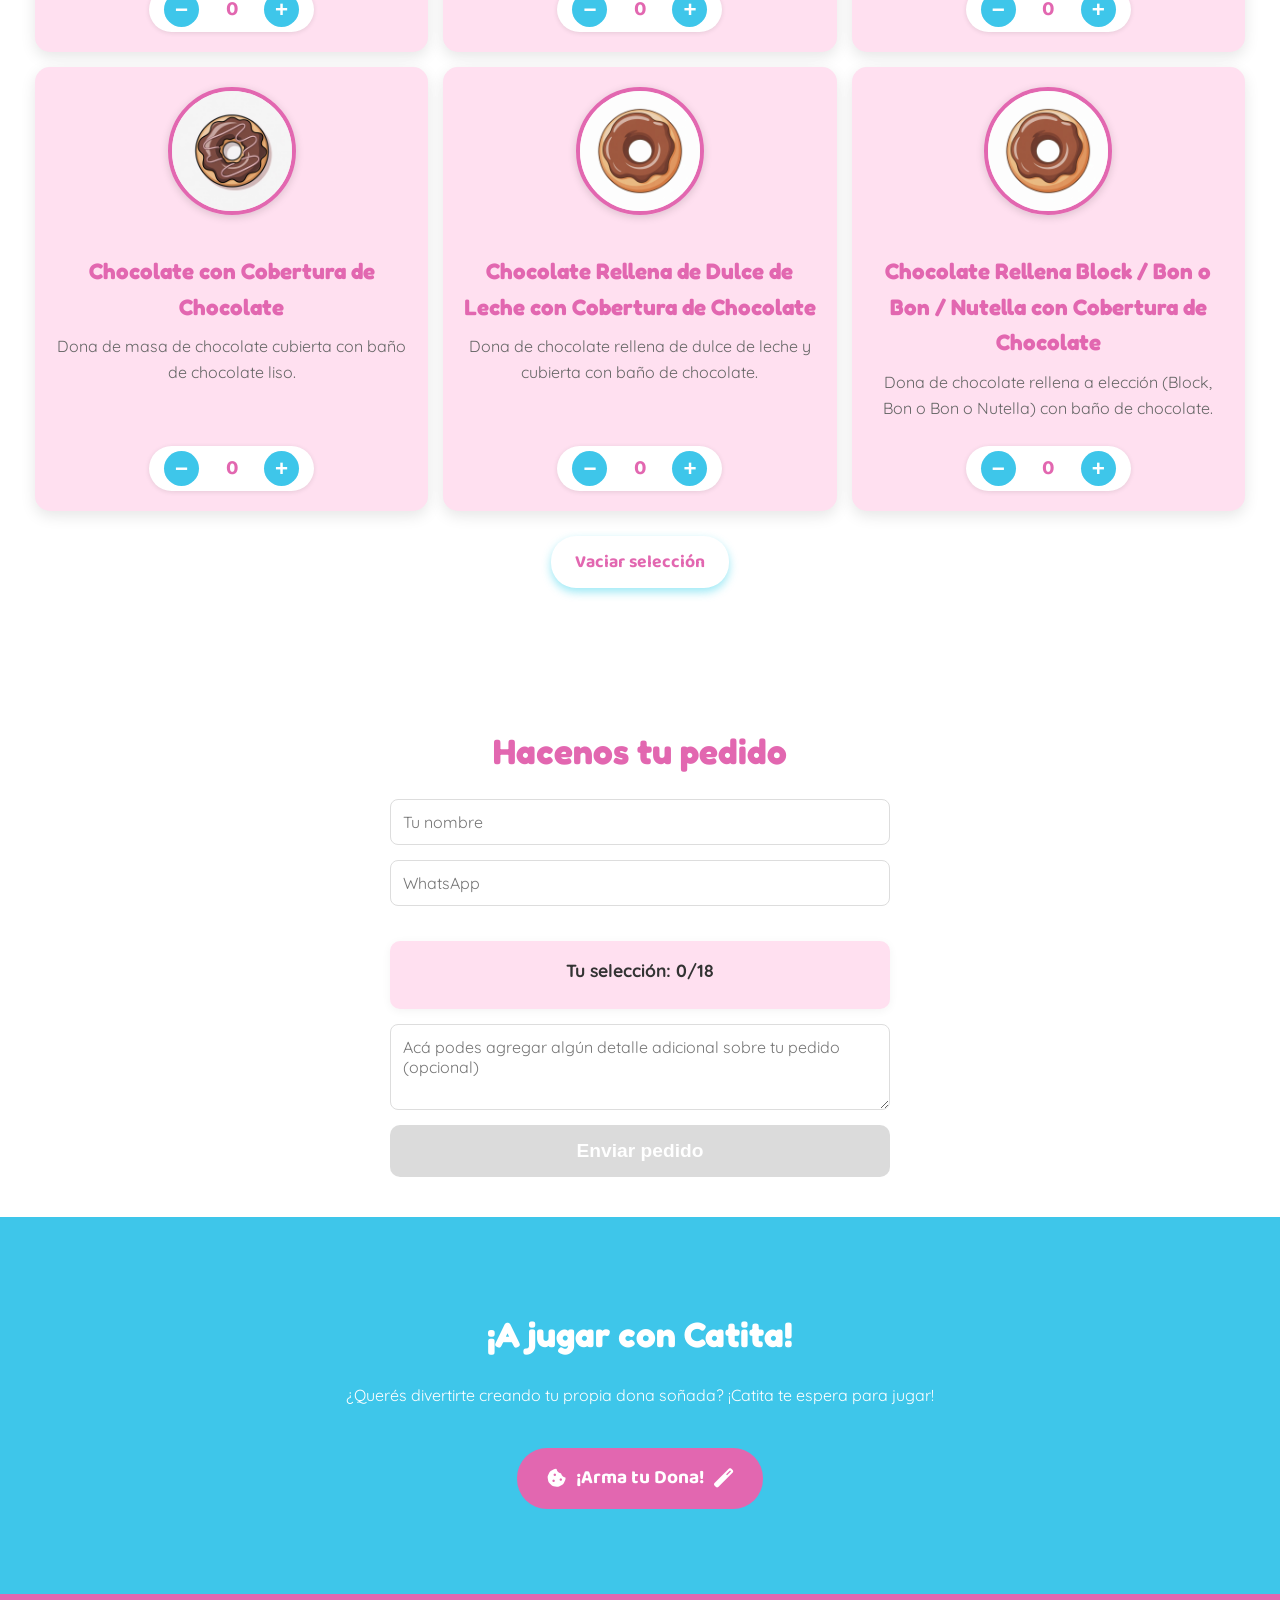
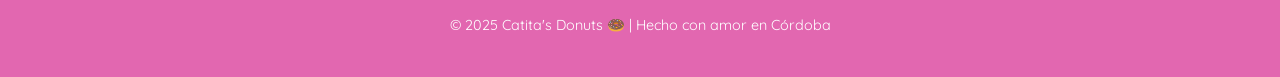
==== commit 1ce4ff48: "automatizacion" ====
--- a/index.html
+++ b/index.html
@@ -75,9 +75,9 @@
         <p>18 mini: <strong>$7.899</strong></p>
         <p>24 mini: <strong>$10.559</strong></p>
 
-        <p><strong>🌈 Surtidito Mágico</strong></p>
+        <!-- <p><strong>🌈 Surtidito Mágico</strong></p>
         <p>Un box con TODAS las variedades: clásicas, rellenas y premium 🪄🍩</p>
-        <p><strong>$9.500</strong></p>
+        <p><strong>$9.500</strong></p> -->
 
  
         <div class="limit-selection">
@@ -115,7 +115,7 @@
                 <ul id="lista-sabores-resumen"></ul>
             </div>
 
-            <textarea id="detalle-pedido" placeholder="Acá agrega si queres con dulce de leche tus donas y Algún detalle adicional sobre tu pedido (opcional)" rows="3"></textarea>
+            <textarea id="detalle-pedido" placeholder="Acá podes agregar algún detalle adicional sobre tu pedido (opcional)" rows="3"></textarea>
 
             <button type="submit" id="submit-pedido-button" disabled>Enviar pedido</button>
 
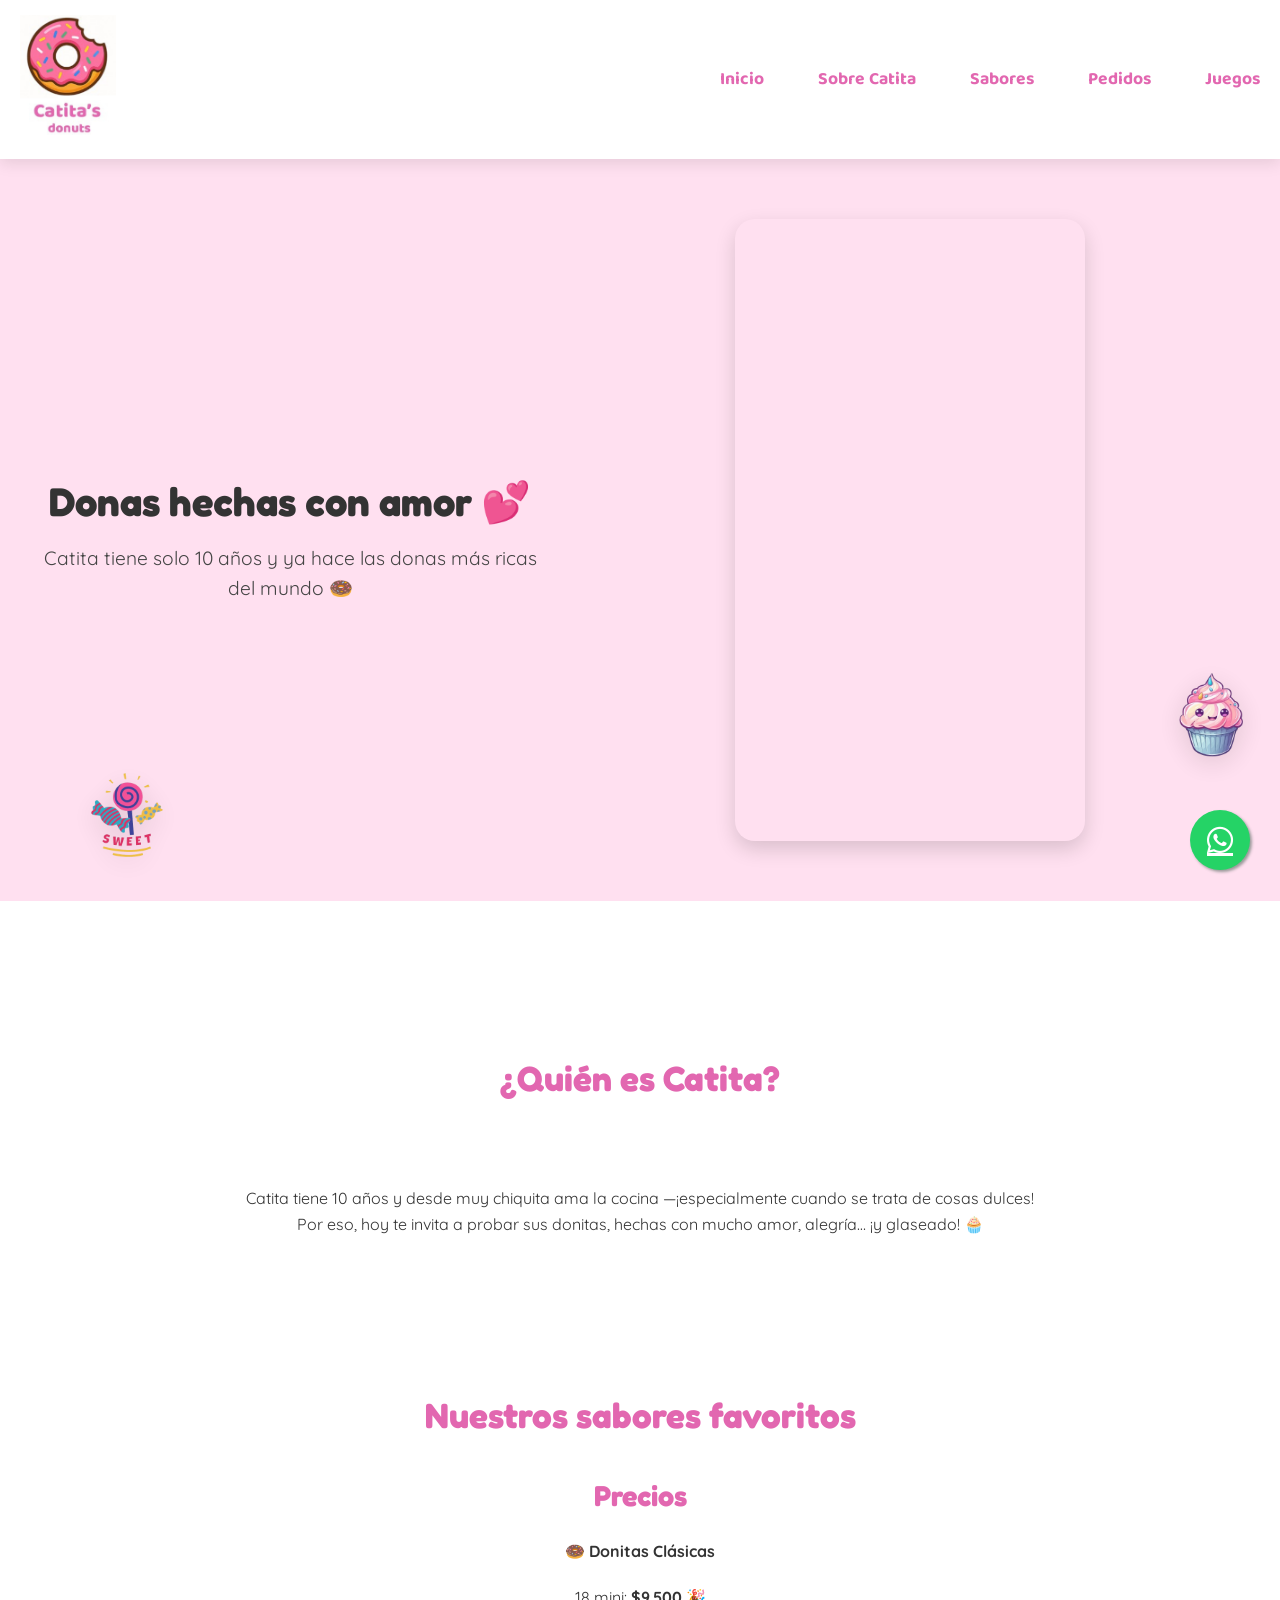
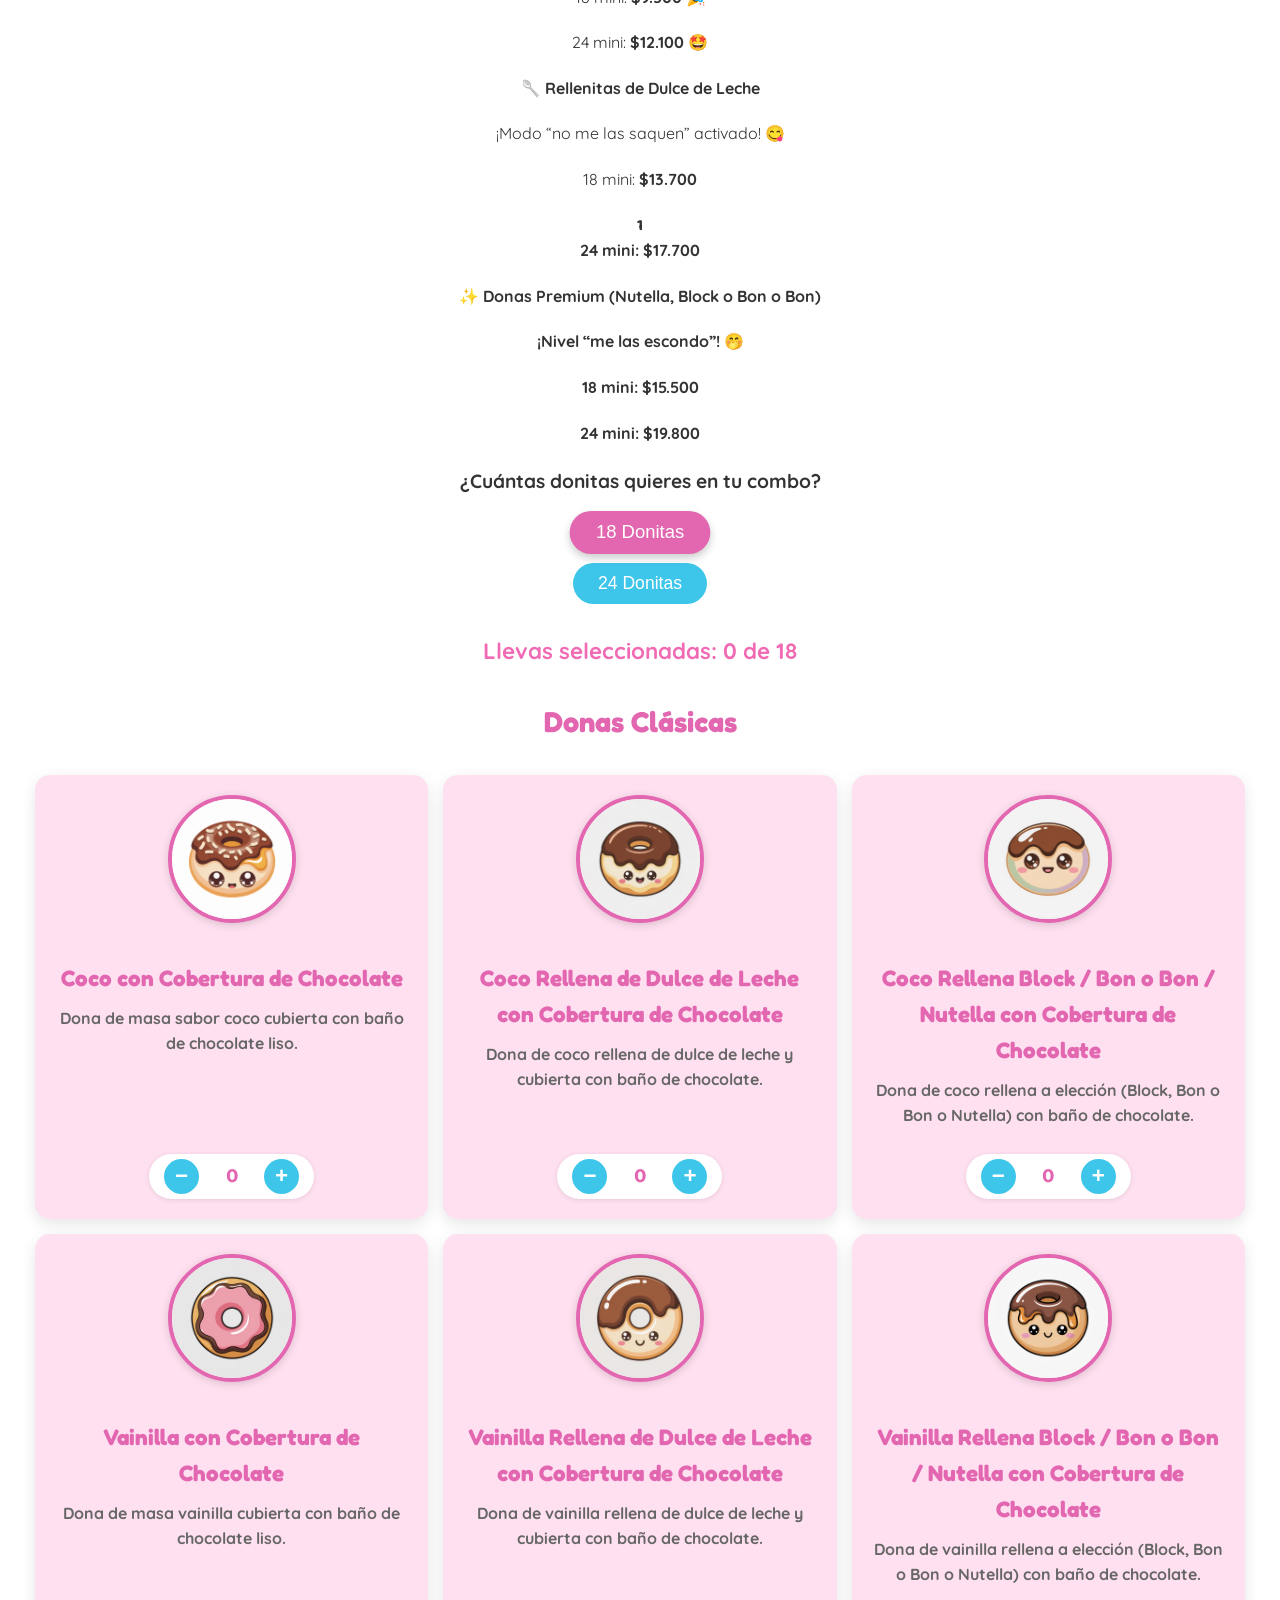
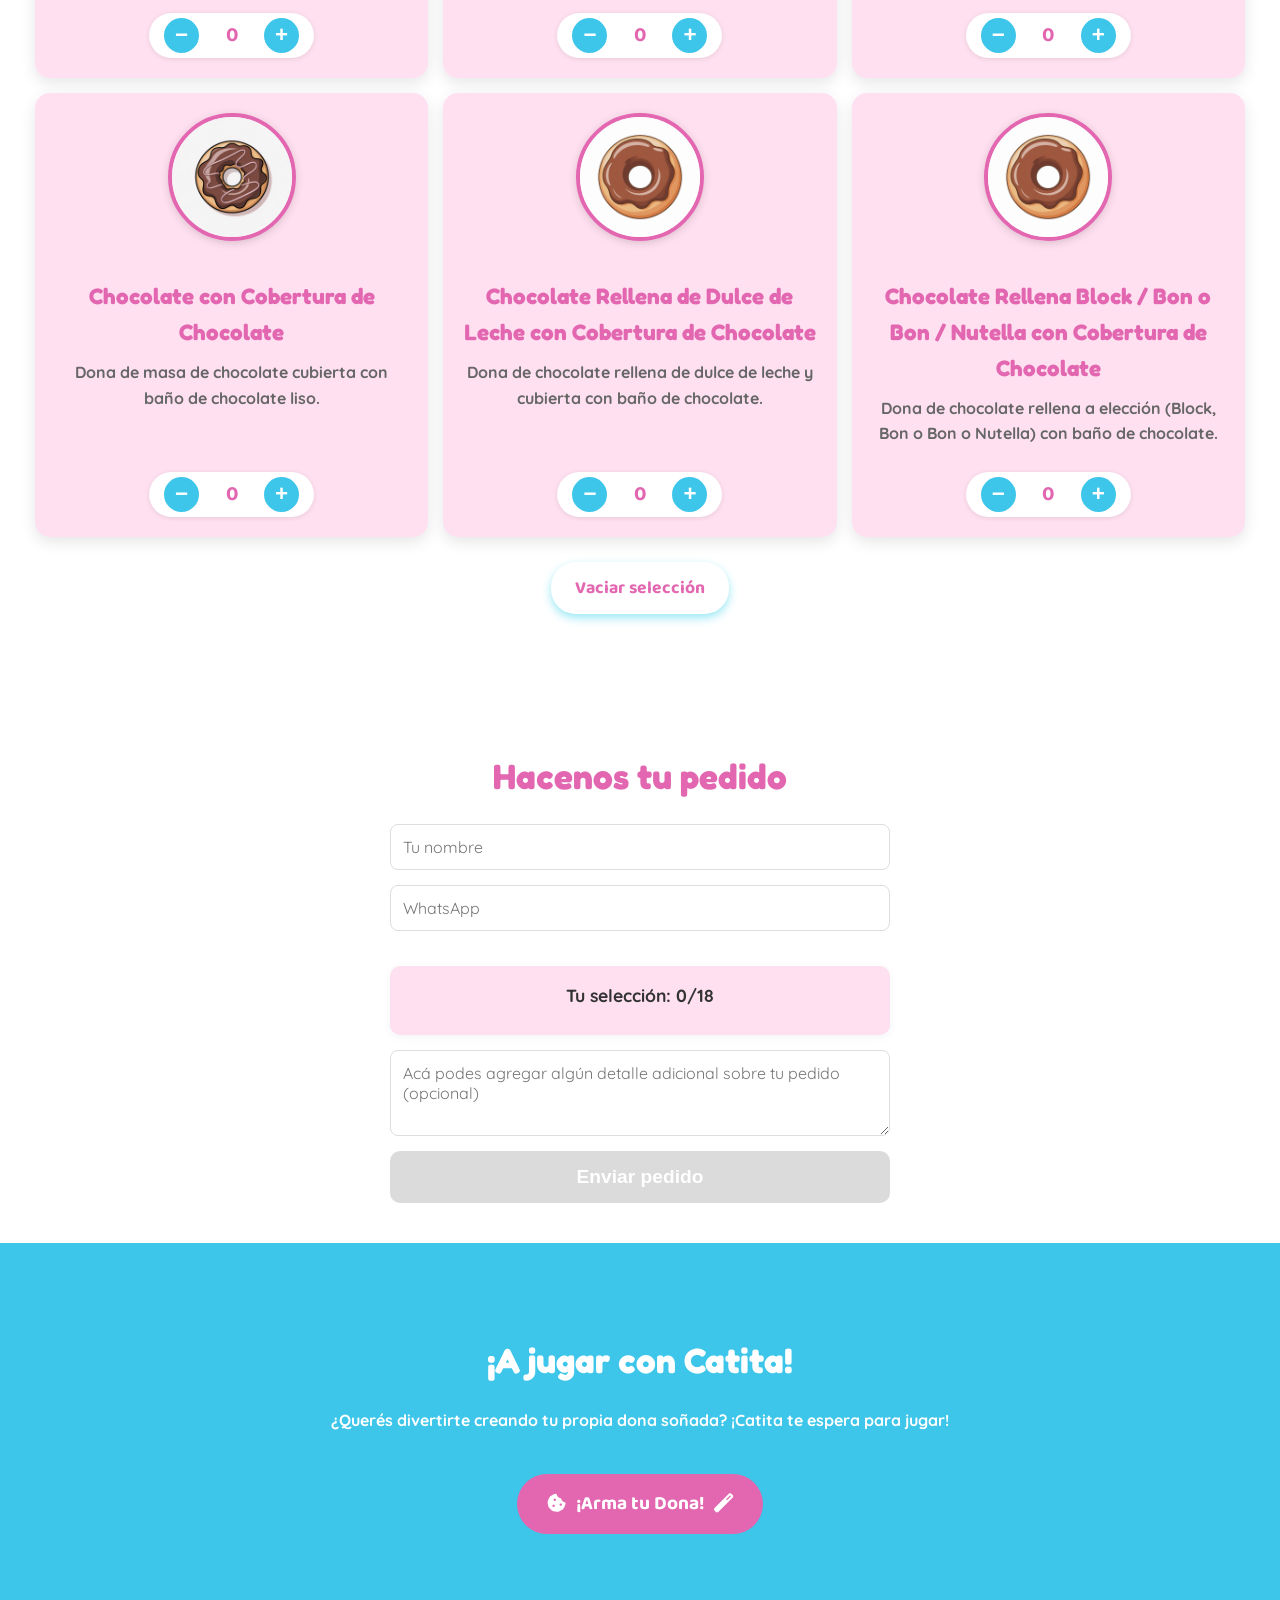
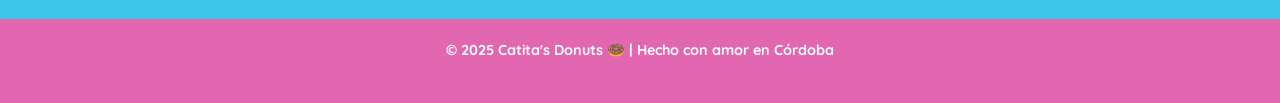
==== commit 2f853409: "cambio de precios" ====
--- a/index.html
+++ b/index.html
@@ -62,18 +62,18 @@
         <h3>Precios</h3>
 
         <p><strong>🍩 Donitas Clásicas</strong></p>
-        <p>18 mini: <strong>$5.990</strong> 🎉</p>
-        <p>24 mini: <strong>$7.799</strong> 🤩</p>
+        <p>18 mini: <strong>$9.500</strong> 🎉</p>
+        <p>24 mini: <strong>$12.100</strong> 🤩</p>
 
         <p><strong>🥄 Rellenitas de Dulce de Leche</strong></p>
         <p>¡Modo “no me las saquen” activado! 😋</p>
-        <p>18 mini: <strong>$6.499</strong></p>
-        <p>24 mini: <strong>$8.799</strong></p>
+        <p>18 mini: <strong>$13.700<strong></p>1
+        <p>24 mini: <strong>$17.700</strong></p>
 
         <p><strong>✨ Donas Premium</strong> (Nutella, Block o Bon o Bon)</p>
         <p>¡Nivel “me las escondo”! 🤭</p>
-        <p>18 mini: <strong>$7.899</strong></p>
-        <p>24 mini: <strong>$10.559</strong></p>
+        <p>18 mini: <strong>$15.500</strong></p>
+        <p>24 mini: <strong>$19.800</strong></p>
 
         <!-- <p><strong>🌈 Surtidito Mágico</strong></p>
         <p>Un box con TODAS las variedades: clásicas, rellenas y premium 🪄🍩</p>
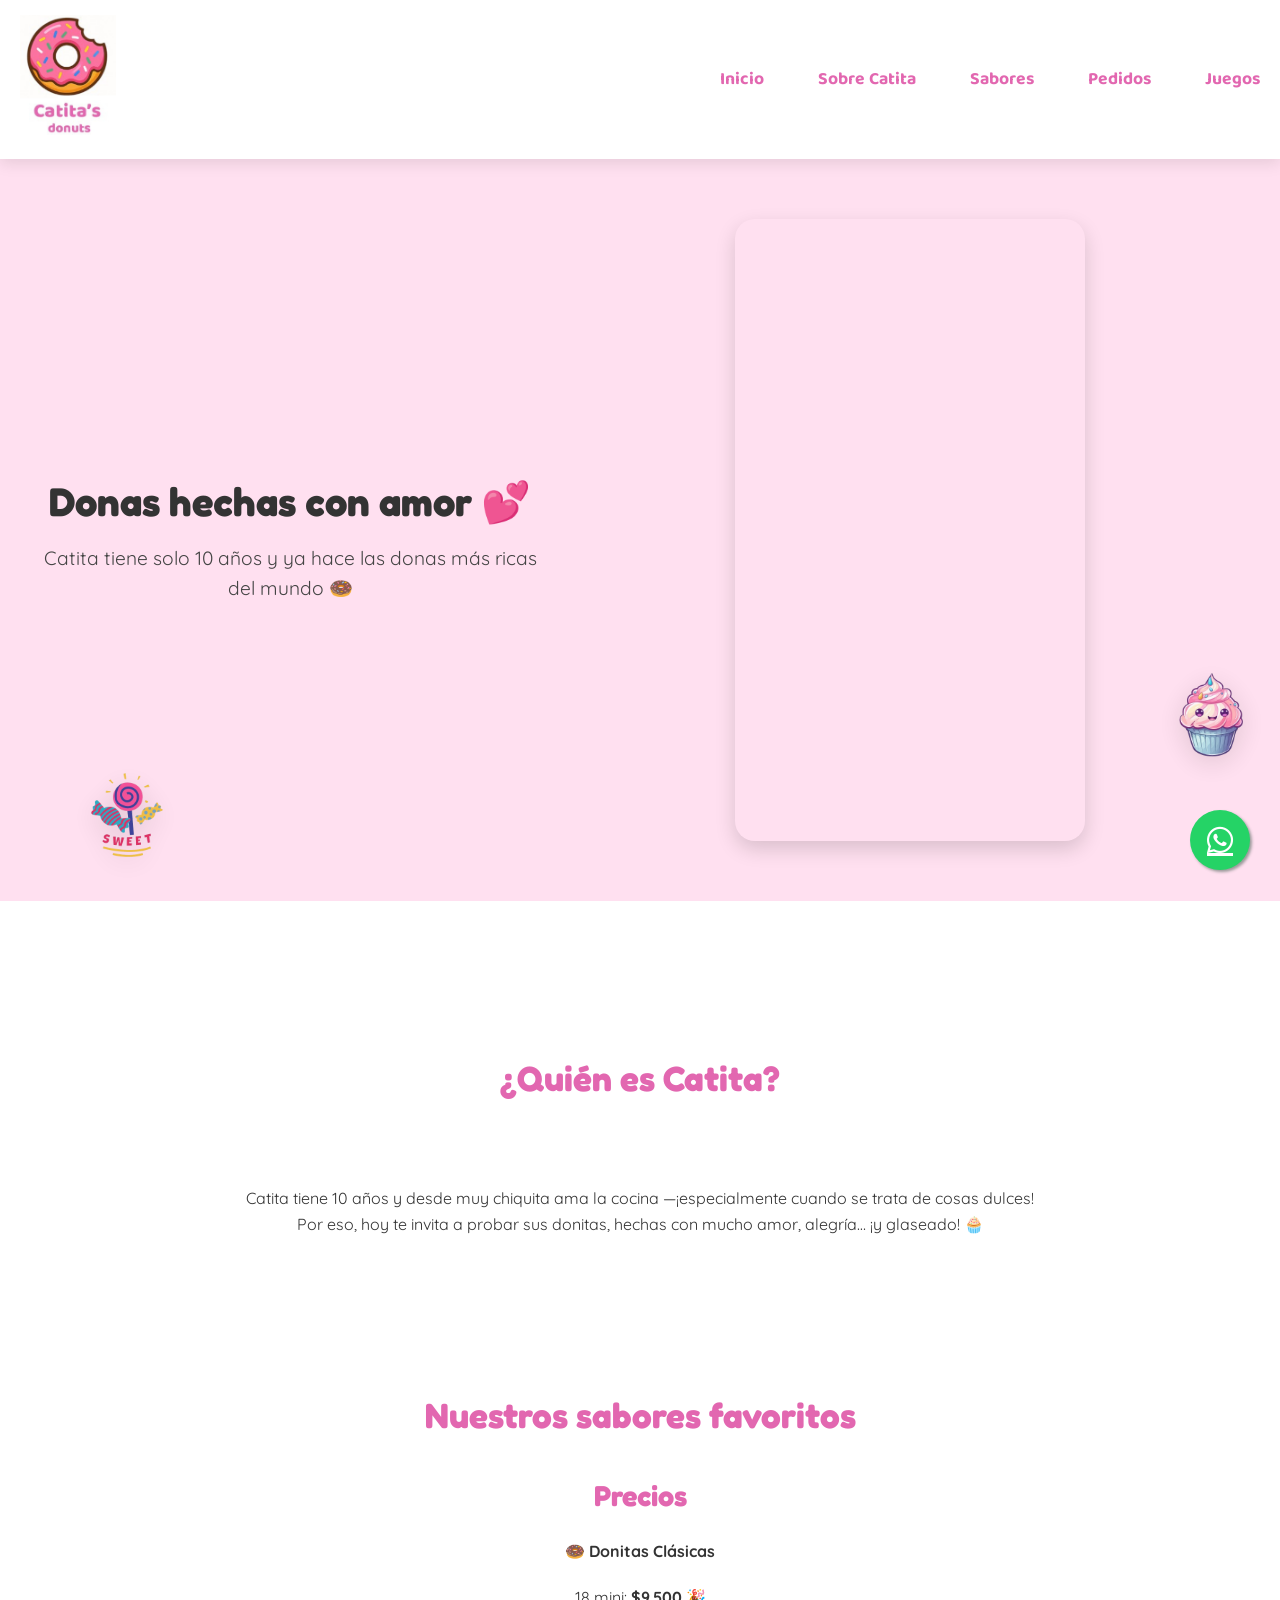
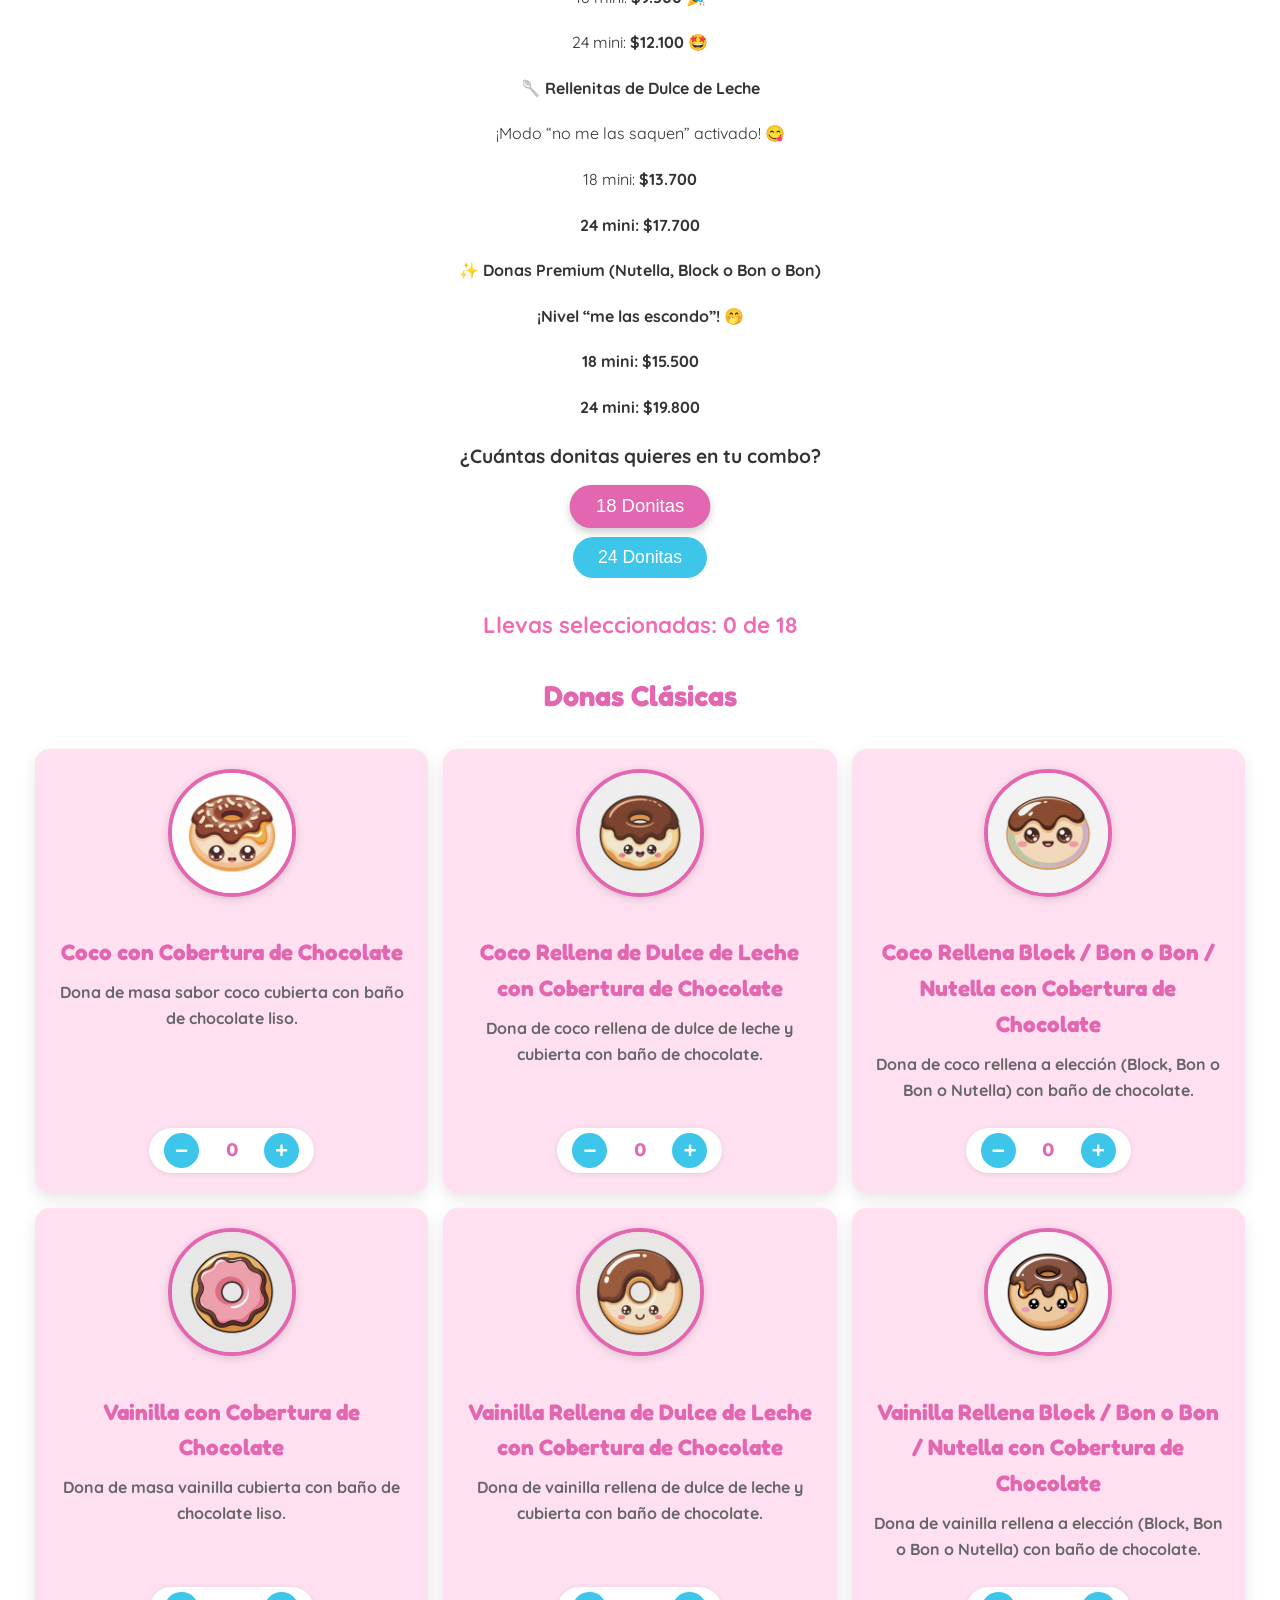
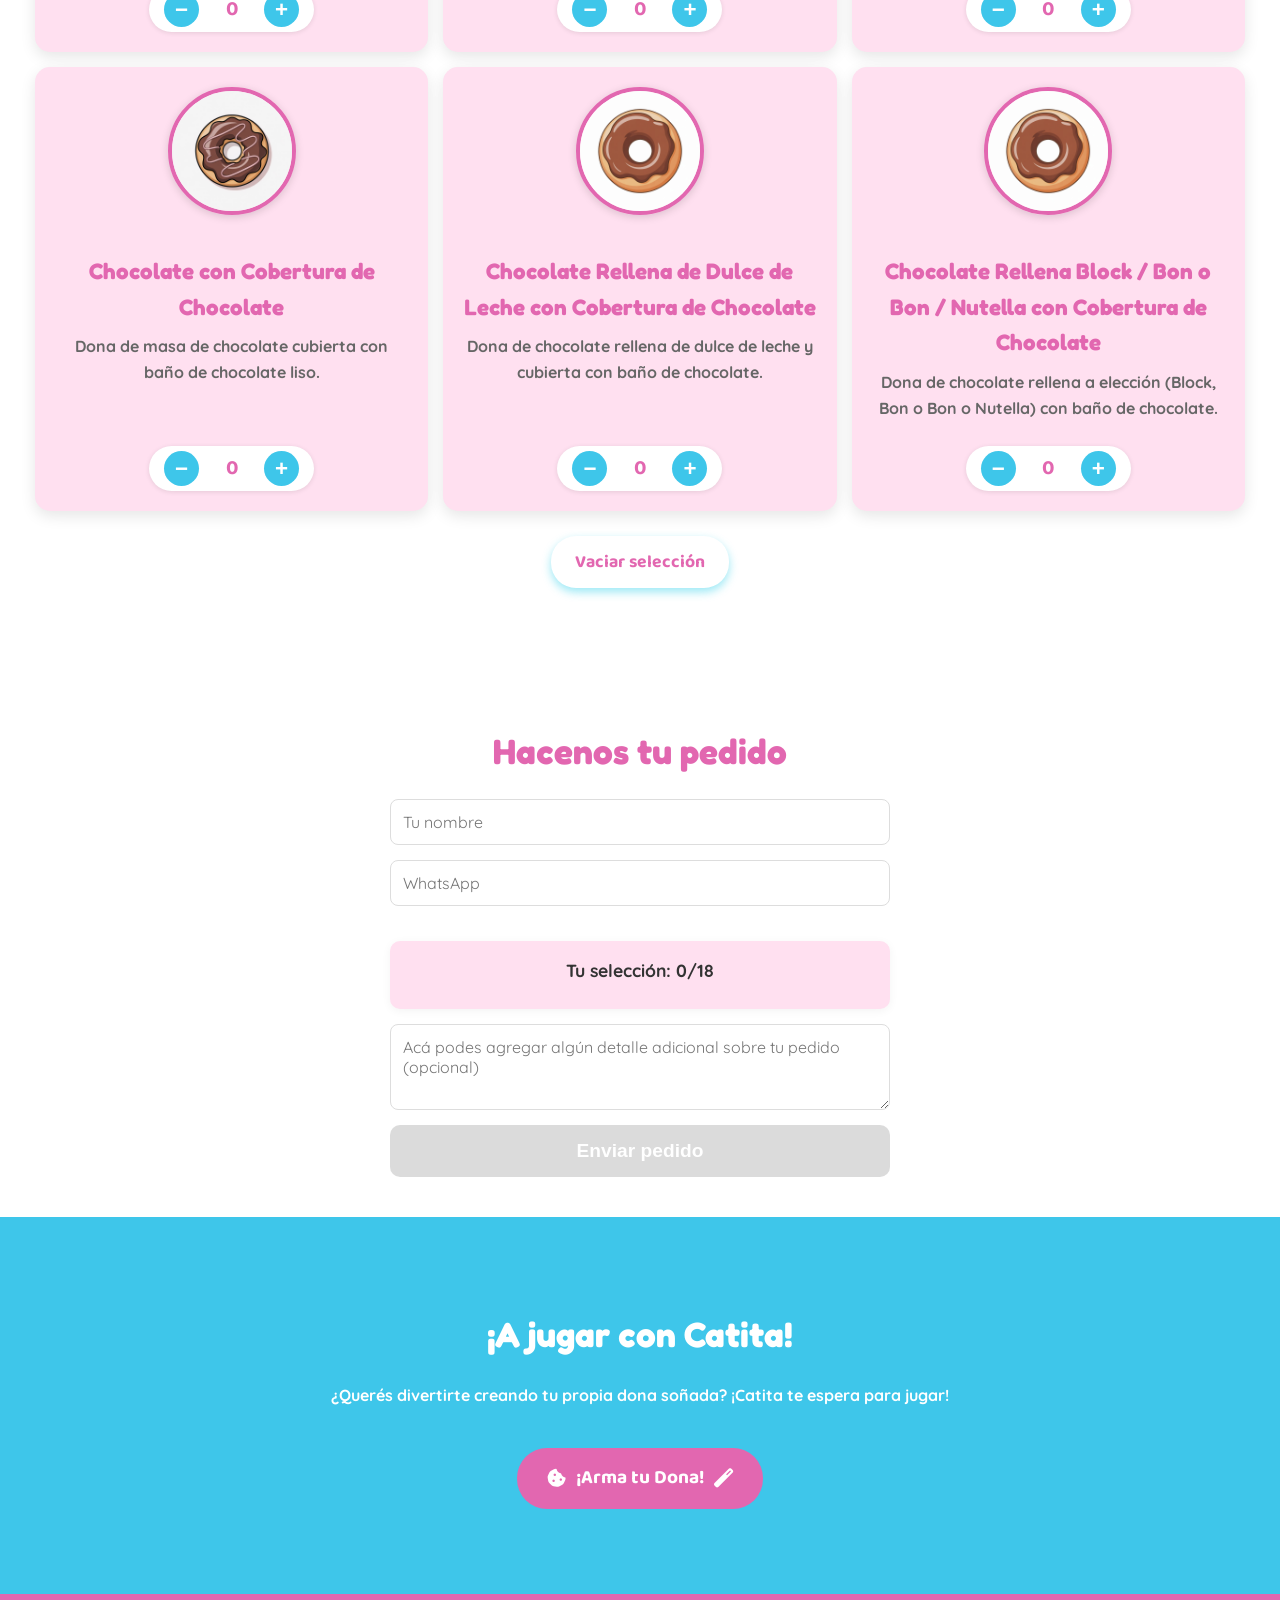
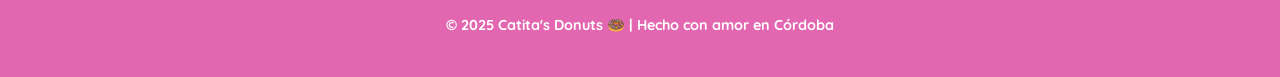
==== commit d487e10d: "precios" ====
--- a/index.html
+++ b/index.html
@@ -67,7 +67,7 @@
 
         <p><strong>🥄 Rellenitas de Dulce de Leche</strong></p>
         <p>¡Modo “no me las saquen” activado! 😋</p>
-        <p>18 mini: <strong>$13.700<strong></p>1
+        <p>18 mini: <strong>$13.700<strong></p>
         <p>24 mini: <strong>$17.700</strong></p>
 
         <p><strong>✨ Donas Premium</strong> (Nutella, Block o Bon o Bon)</p>
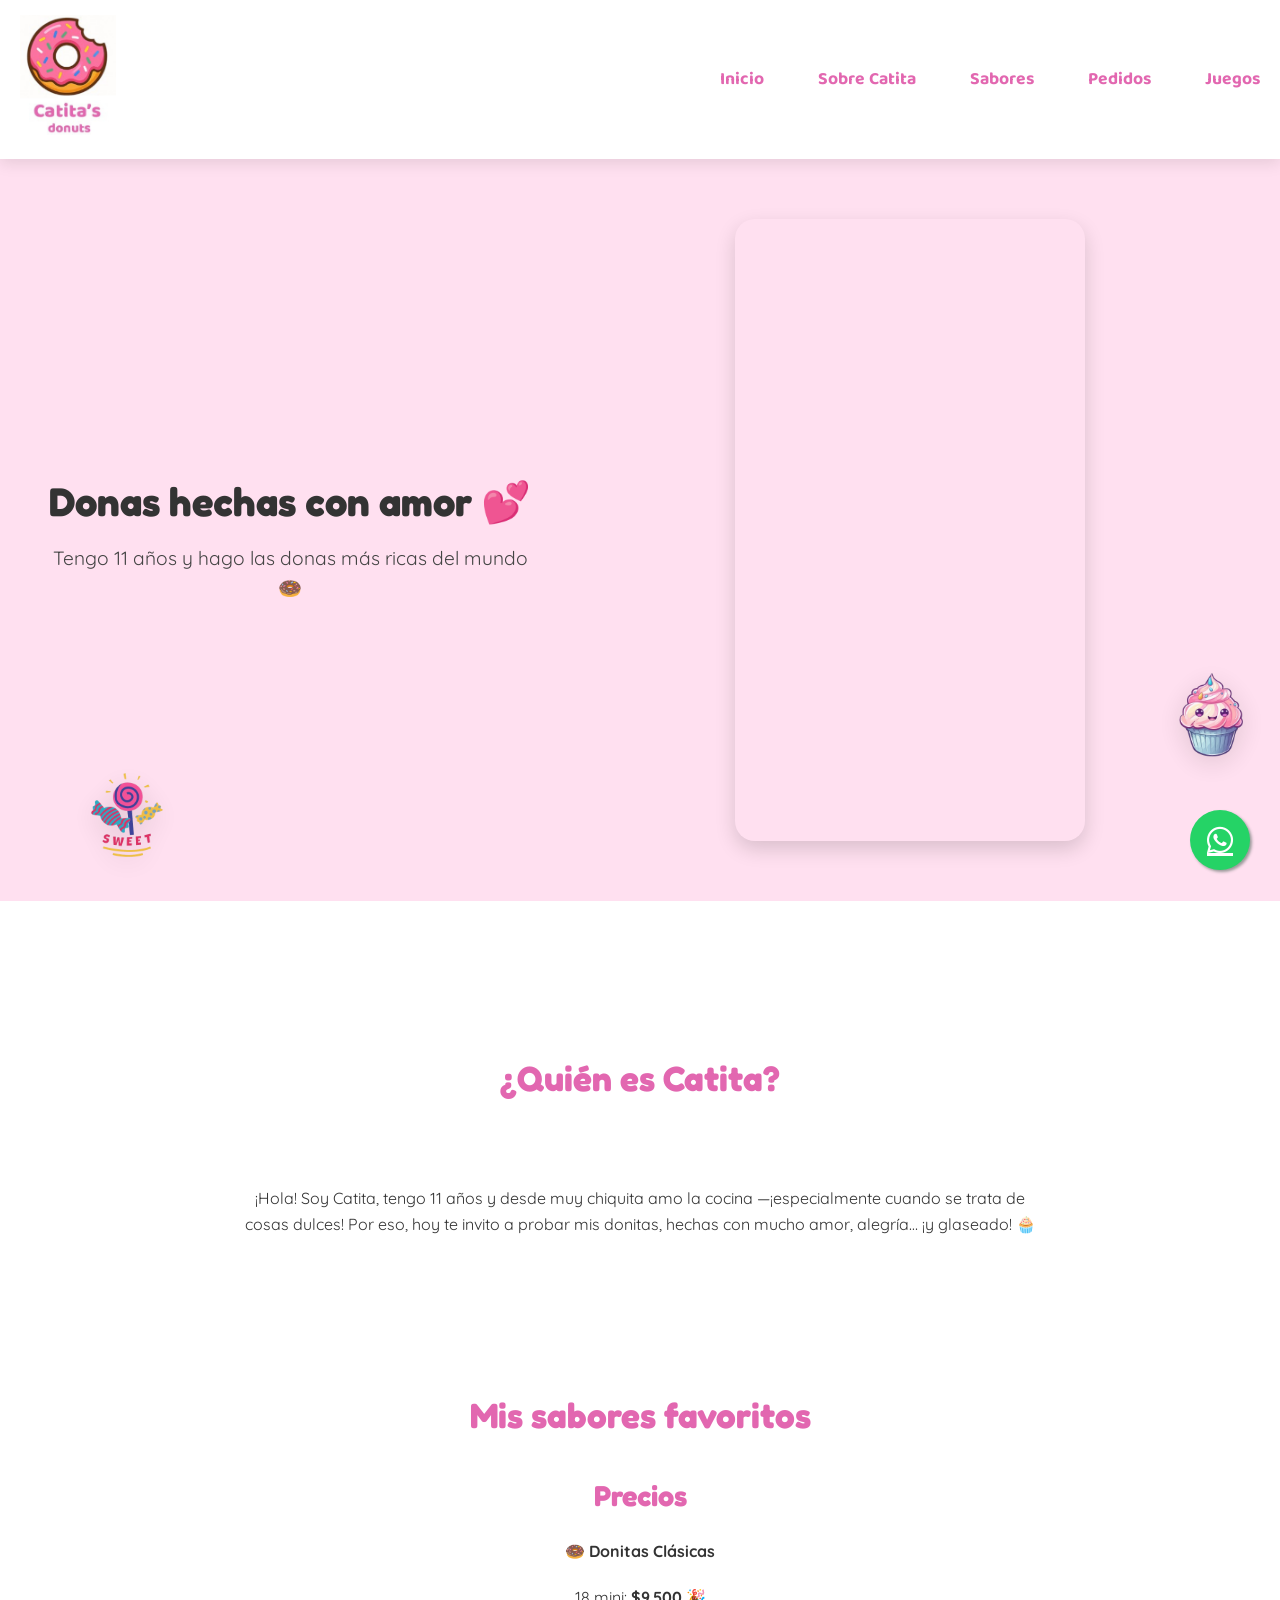
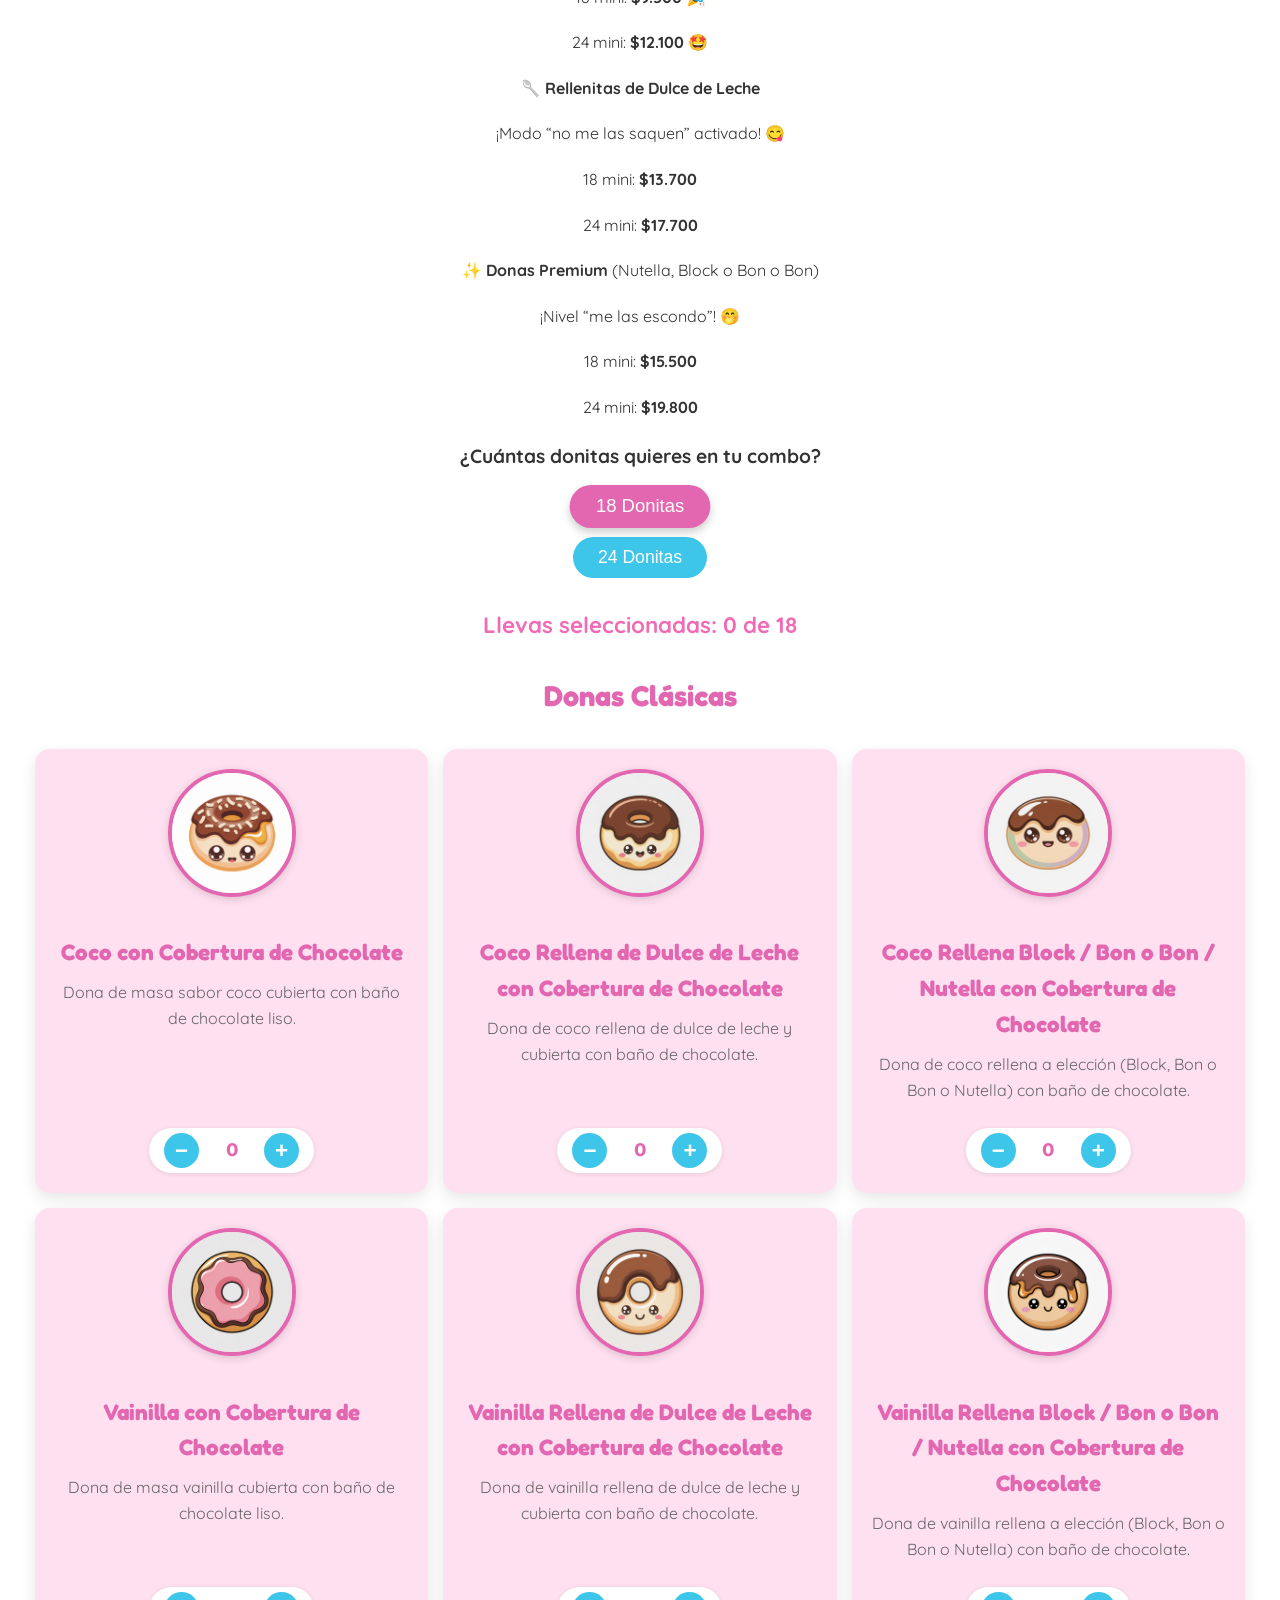
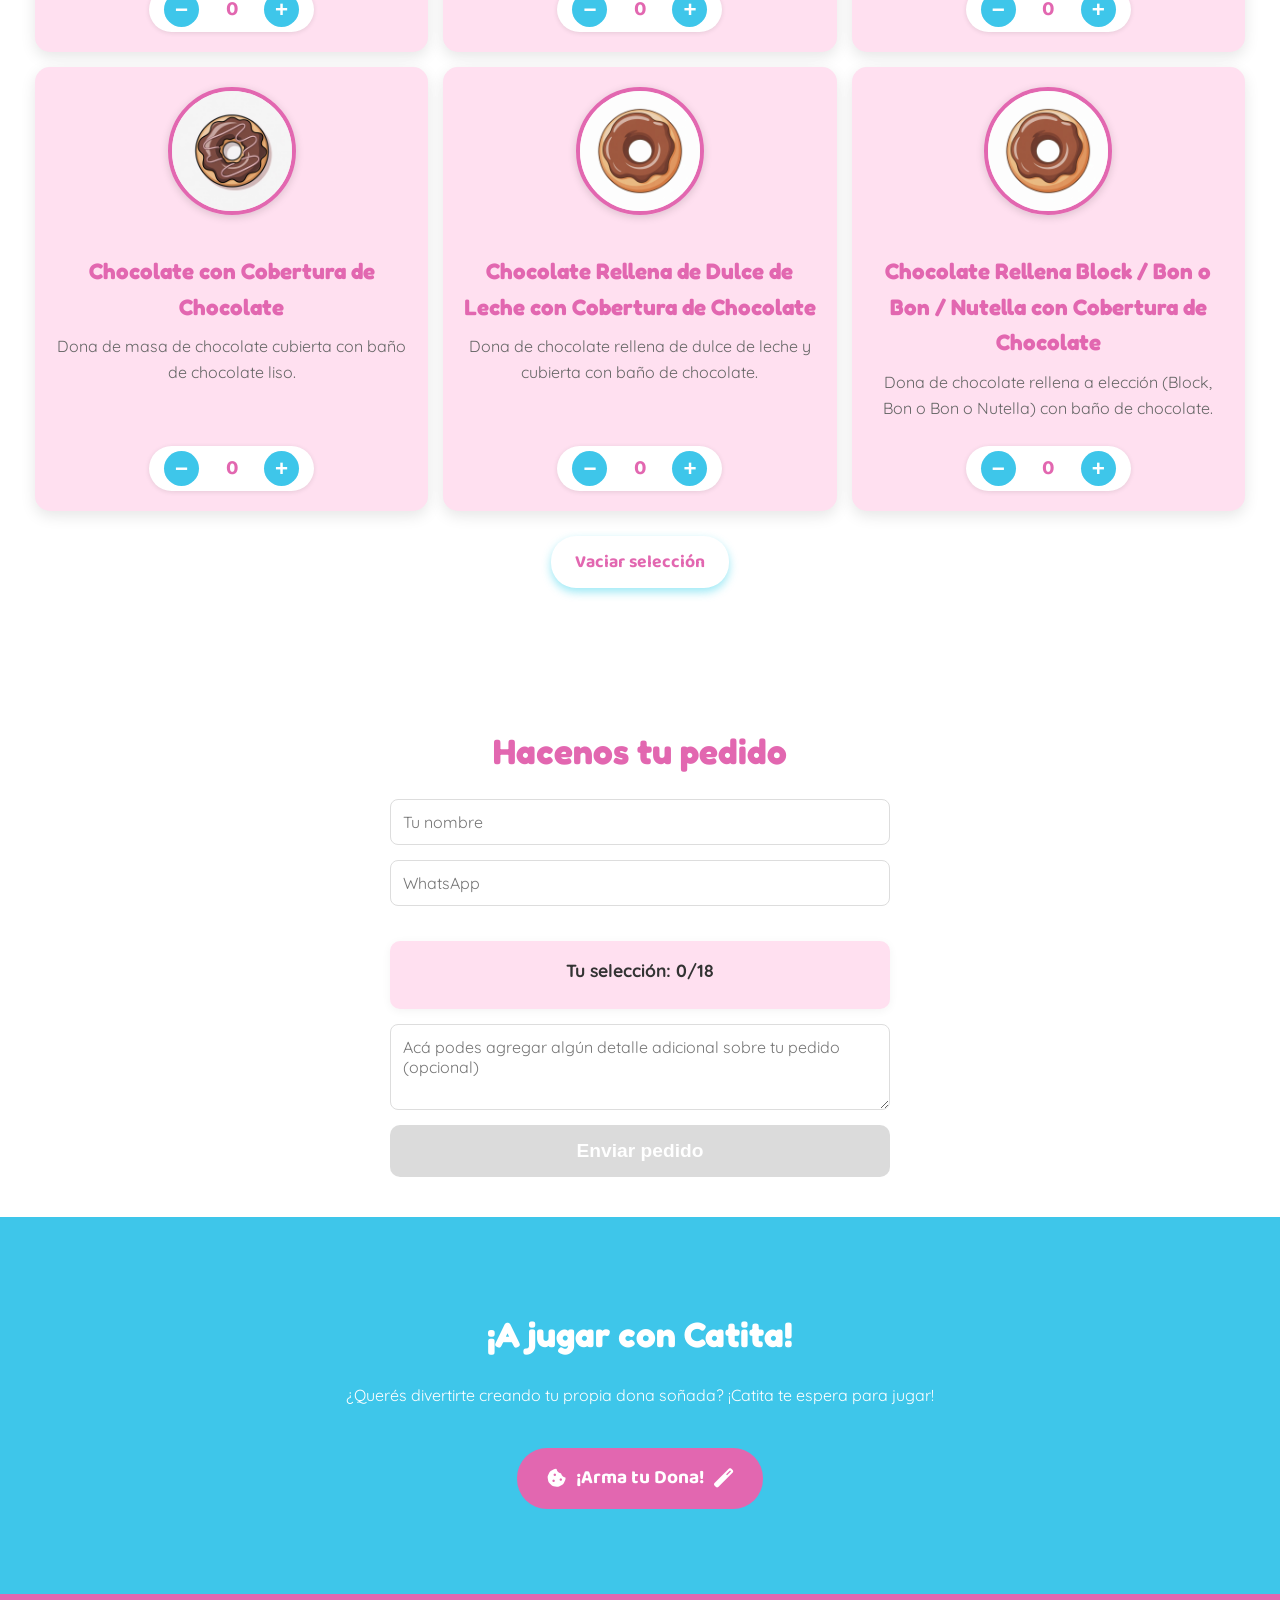
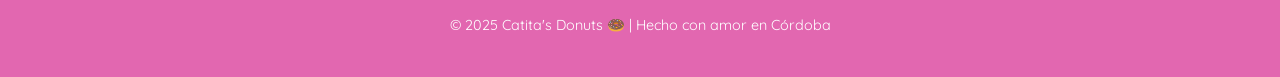
==== commit 497ce0d6: "textos en primera persona, 11 años, número de WhatsApp actualizado Co-Authored-By: Claude Sonnet 4.6" ====
--- a/index.html
+++ b/index.html
@@ -39,7 +39,7 @@
     <section class="hero" id="inicio">
         <div class="hero-texto">
             <h1>Donas hechas con amor 💕</h1>
-            <p>Catita tiene solo 10 años y ya hace las donas más ricas del mundo 🍩</p>
+            <p>Tengo 11 años y hago las donas más ricas del mundo 🍩</p>
         </div>
 
         <div class="hero-video-container">
@@ -54,11 +54,11 @@
 
     <section id="sobre" class="sobre">
         <h2 class="sobre">¿Quién es Catita?</h2>
-        <p>Catita tiene 10 años y desde muy chiquita ama la cocina —¡especialmente cuando se trata de cosas dulces! Por eso, hoy te invita a probar sus donitas, hechas con mucho amor, alegría… ¡y glaseado! 🧁</p>
+        <p>¡Hola! Soy Catita, tengo 11 años y desde muy chiquita amo la cocina —¡especialmente cuando se trata de cosas dulces! Por eso, hoy te invito a probar mis donitas, hechas con mucho amor, alegría… ¡y glaseado! 🧁</p>
     </section>
 
      <section id="sabores" class="sabores">
-        <h2>Nuestros sabores favoritos</h2>
+        <h2>Mis sabores favoritos</h2>
         <h3>Precios</h3>
 
         <p><strong>🍩 Donitas Clásicas</strong></p>
@@ -67,7 +67,7 @@
 
         <p><strong>🥄 Rellenitas de Dulce de Leche</strong></p>
         <p>¡Modo “no me las saquen” activado! 😋</p>
-        <p>18 mini: <strong>$13.700<strong></p>
+        <p>18 mini: <strong>$13.700</strong></p>
         <p>24 mini: <strong>$17.700</strong></p>
 
         <p><strong>✨ Donas Premium</strong> (Nutella, Block o Bon o Bon)</p>
@@ -133,7 +133,7 @@
     </section>
 
     
-    <a href="https://wa.me/+5493517918029?text=Hola!%20Quisiera%20saber%20más%20sobre%20sus%20deliciosas%20donas!" class="whatsapp-float" target="_blank">
+    <a href="https://wa.me/+543517393613?text=Hola!%20Quisiera%20saber%20más%20sobre%20sus%20deliciosas%20donas!" class="whatsapp-float" target="_blank">
         <i class="fa-brands fa-whatsapp"></i>
     </a>
 
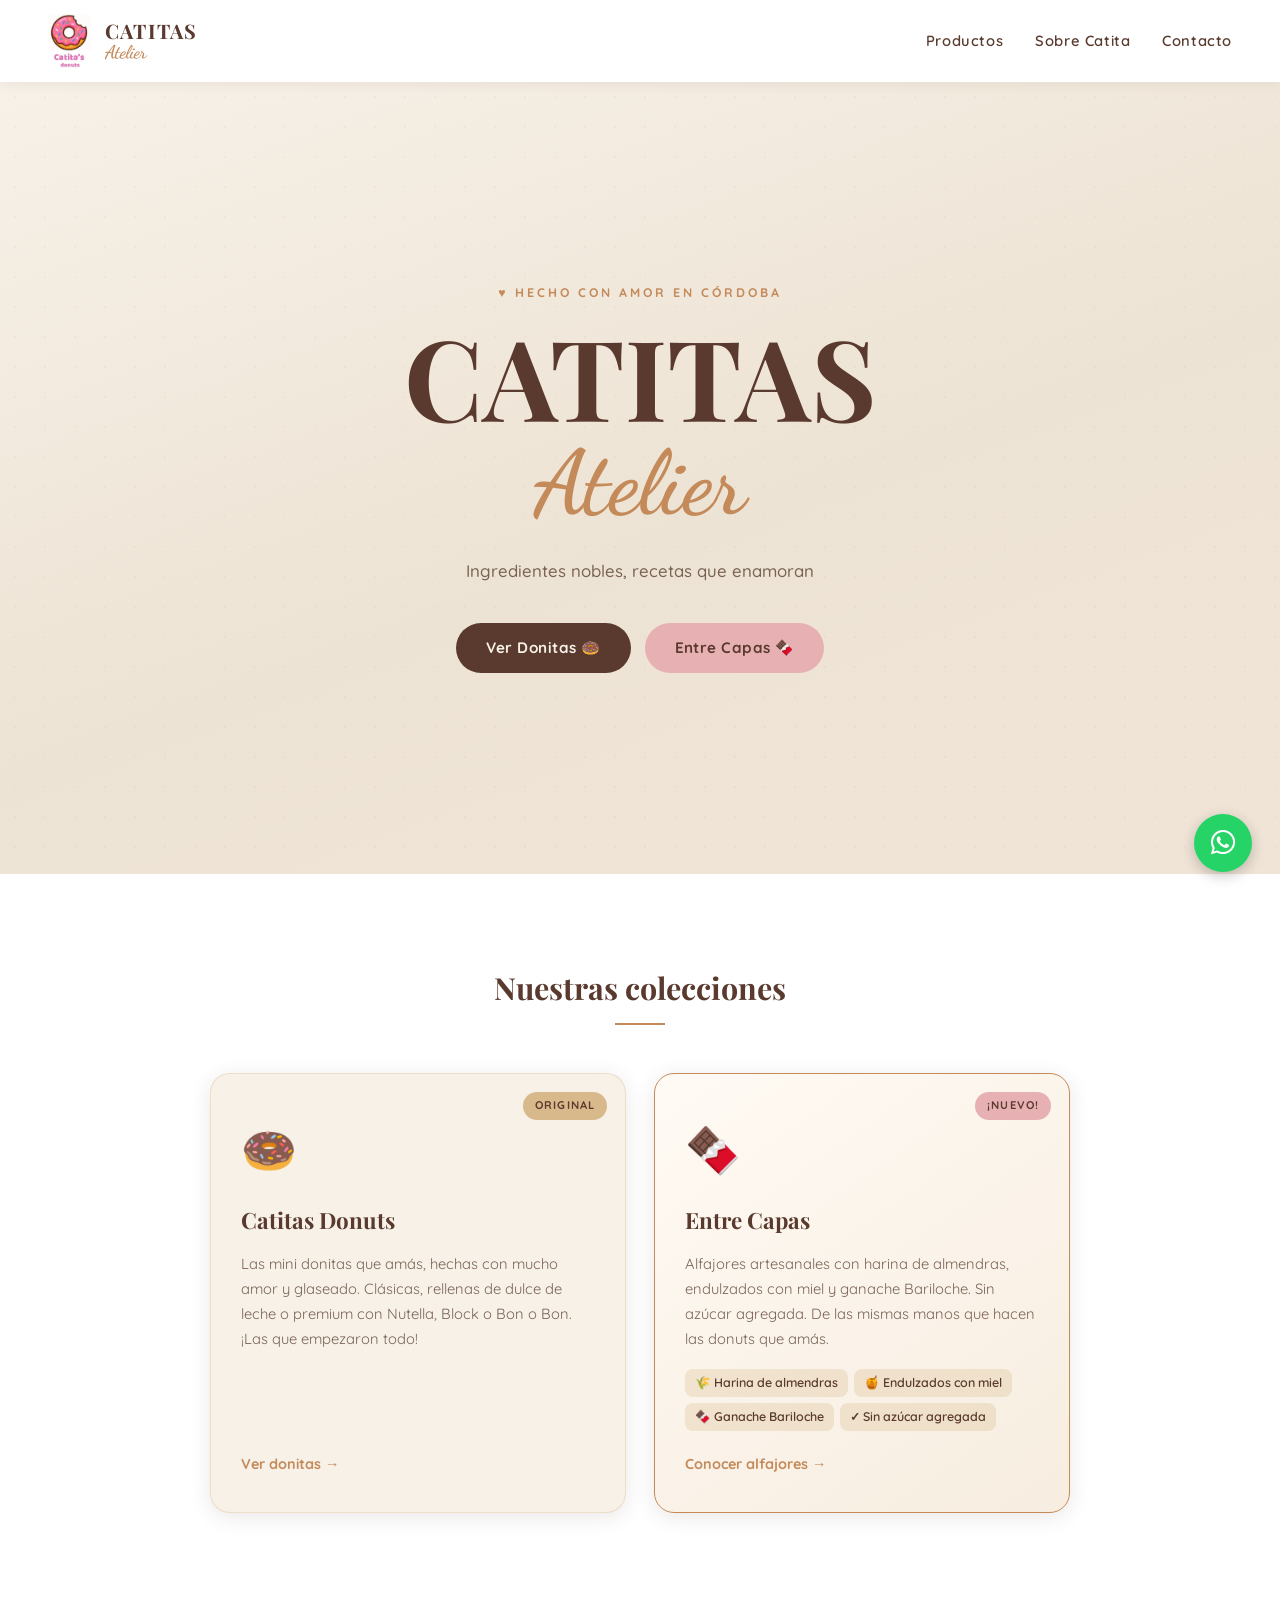
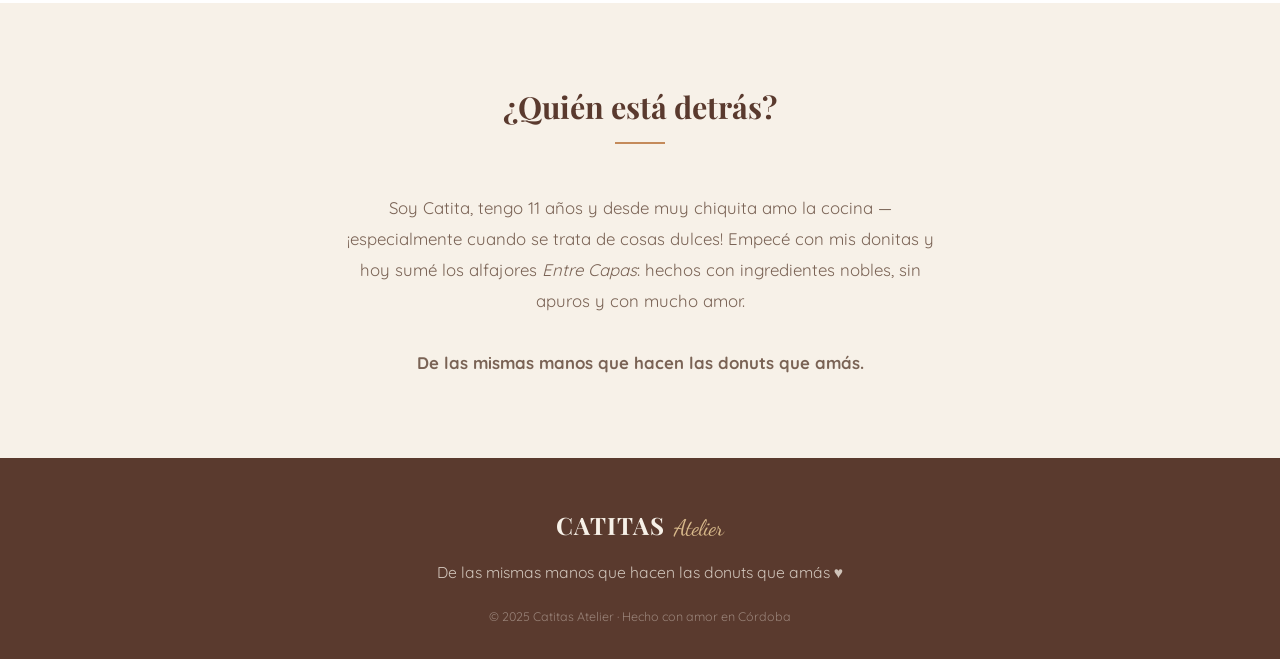
==== commit 5f2cfa7c: "Catitas Atelier: nueva estructura de landing + Entre Capas - index.html → landing del Atelier (nueva" ====
--- a/index.html
+++ b/index.html
@@ -3,161 +3,115 @@
 <head>
     <meta charset="UTF-8">
     <meta name="viewport" content="width=device-width, initial-scale=1.0">
-    <title>Catita's Donuts - Venta de mini donitas</title>
-    <link rel="icon" href="/images/favicon/favicon-32x32.png" type="image/x-icon">
-    <link href="https://fonts.googleapis.com/css2?family=Fredoka+One&family=Quicksand&family=Baloo+2:wght@400..800&display=swap" rel="stylesheet">
+    <title>Catitas Atelier — Hecho con amor</title>
+    <link rel="icon" href="images/favicon/favicon-32x32.png" type="image/x-icon">
+    <link href="https://fonts.googleapis.com/css2?family=Playfair+Display:wght@400;600;700&family=Dancing+Script:wght@500;600;700&family=Quicksand:wght@400;500;600;700&display=swap" rel="stylesheet">
     <link rel="stylesheet" href="https://cdnjs.cloudflare.com/ajax/libs/font-awesome/6.5.2/css/all.min.css" integrity="sha512-SnH5WK+bZxgPHs44uWIX+LLJAJ9/2PkPKZ5QiAj6Ta86w+fsb2TkcmfRyVX3pBnMFcV7oQPJkl9QevSCWr3W6A==" crossorigin="anonymous" referrerpolicy="no-referrer" />
-
-    <link rel="stylesheet" href="style.css">
+    <link rel="stylesheet" href="atelier.css">
 </head>
 <body>
-    <header>
-        <div class="logo">
-            <a href="/index.html">
-                <img src="images/logoDonuts.png" alt="Logo de Catita Donas" class="logo-animado">
-            </a>
-        </div>
-        <button class="hamburger-menu" type="button"
-          aria-label="Abrir menú"
-          aria-controls="main-nav"
-          aria-expanded="false">
-            <span class="bar"></span>
-            <span class="bar"></span>
-            <span class="bar"></span>
-        </button>
-        <nav id="main-nav">
-            <ul>
-                <li><a href="#inicio">Inicio</a></li>
-                <li><a href="#sobre">Sobre Catita</a></li>
-                <li><a href="#sabores">Sabores</a></li>
-                <li><a href="#pedidos">Pedidos</a></li>
-                <li><a href="#juegos">Juegos</a></li>
-            </ul>
+
+    <!-- HEADER -->
+    <header class="atelier-header">
+        <a href="index.html" class="header-logo">
+            <img src="images/logoDonuts.png" alt="Catitas Atelier">
+            <div class="wordmark">
+                <span class="wm-catitas">CATITAS</span>
+                <span class="wm-atelier">Atelier</span>
+            </div>
+        </a>
+        <nav class="atelier-nav">
+            <a href="#productos">Productos</a>
+            <a href="#sobre">Sobre Catita</a>
+            <a href="https://wa.me/+543517393613?text=Hola!%20Quisiera%20saber%20m%C3%A1s%20sobre%20Catitas%20Atelier!" target="_blank">Contacto</a>
         </nav>
     </header>
 
-    <section class="hero" id="inicio">
-        <div class="hero-texto">
-            <h1>Donas hechas con amor 💕</h1>
-            <p>Tengo 11 años y hago las donas más ricas del mundo 🍩</p>
-        </div>
-
-        <div class="hero-video-container">
-            <video class="hero-video" autoplay muted loop playsinline>
-                <source src="videos/Es hora de algo dulce!.mp4" type="video/mp4">
-                <p>💖 Ups, tu navegador no puede mostrar este video. Probá actualizarlo para ver toda la dulzura.</p>   
-            </video>
+    <!-- HERO -->
+    <section class="atelier-hero" id="inicio">
+        <div class="hero-inner">
+            <p class="hero-kicker">♥ Hecho con amor en Córdoba</p>
+            <h1 class="hero-title">CATITAS</h1>
+            <span class="hero-script">Atelier</span>
+            <p class="hero-tagline">Ingredientes nobles, recetas que enamoran</p>
+            <div class="hero-ctas">
+                <a href="donuts.html" class="btn-atelier btn-primary">Ver Donitas 🍩</a>
+                <a href="entrecapas.html" class="btn-atelier btn-secondary">Entre Capas 🍫</a>
+            </div>
         </div>
     </section>
 
-    <div id="custom-alert-container"></div>
+    <!-- PRODUCTOS -->
+    <section class="atelier-productos" id="productos">
+        <h2 class="section-title">Nuestras colecciones</h2>
+        <div class="section-divider"></div>
 
-    <section id="sobre" class="sobre">
-        <h2 class="sobre">¿Quién es Catita?</h2>
-        <p>¡Hola! Soy Catita, tengo 11 años y desde muy chiquita amo la cocina —¡especialmente cuando se trata de cosas dulces! Por eso, hoy te invito a probar mis donitas, hechas con mucho amor, alegría… ¡y glaseado! 🧁</p>
+        <div class="producto-grid">
+
+            <!-- DONUTS -->
+            <a href="donuts.html" class="producto-card">
+                <span class="card-badge badge-original">Original</span>
+                <span class="card-emoji">🍩</span>
+                <h3 class="card-title">Catitas Donuts</h3>
+                <p class="card-desc">
+                    Las mini donitas que amás, hechas con mucho amor y glaseado.
+                    Clásicas, rellenas de dulce de leche o premium con Nutella, Block o Bon o Bon.
+                    ¡Las que empezaron todo!
+                </p>
+                <span class="card-link">Ver donitas →</span>
+            </a>
+
+            <!-- ENTRE CAPAS -->
+            <a href="entrecapas.html" class="producto-card featured">
+                <span class="card-badge badge-new">¡Nuevo!</span>
+                <span class="card-emoji">🍫</span>
+                <h3 class="card-title">Entre Capas</h3>
+                <p class="card-desc">
+                    Alfajores artesanales con harina de almendras, endulzados con miel y
+                    ganache Bariloche. Sin azúcar agregada. De las mismas manos que hacen
+                    las donuts que amás.
+                </p>
+                <div class="card-tags">
+                    <span class="card-tag">🌾 Harina de almendras</span>
+                    <span class="card-tag">🍯 Endulzados con miel</span>
+                    <span class="card-tag">🍫 Ganache Bariloche</span>
+                    <span class="card-tag">✓ Sin azúcar agregada</span>
+                </div>
+                <span class="card-link">Conocer alfajores →</span>
+            </a>
+
+        </div>
     </section>
 
-     <section id="sabores" class="sabores">
-        <h2>Mis sabores favoritos</h2>
-        <h3>Precios</h3>
-
-        <p><strong>🍩 Donitas Clásicas</strong></p>
-        <p>18 mini: <strong>$9.500</strong> 🎉</p>
-        <p>24 mini: <strong>$12.100</strong> 🤩</p>
-
-        <p><strong>🥄 Rellenitas de Dulce de Leche</strong></p>
-        <p>¡Modo “no me las saquen” activado! 😋</p>
-        <p>18 mini: <strong>$13.700</strong></p>
-        <p>24 mini: <strong>$17.700</strong></p>
-
-        <p><strong>✨ Donas Premium</strong> (Nutella, Block o Bon o Bon)</p>
-        <p>¡Nivel “me las escondo”! 🤭</p>
-        <p>18 mini: <strong>$15.500</strong></p>
-        <p>24 mini: <strong>$19.800</strong></p>
-
-        <!-- <p><strong>🌈 Surtidito Mágico</strong></p>
-        <p>Un box con TODAS las variedades: clásicas, rellenas y premium 🪄🍩</p>
-        <p><strong>$9.500</strong></p> -->
-
- 
-        <div class="limit-selection">
-            <p>¿Cuántas donitas quieres en tu combo?</p>
-            <button id="select-18" type="button" class="active">18 Donitas</button>
-            <button id="select-24" type="button">24 Donitas</button>
+    <!-- SOBRE CATITA -->
+    <section class="atelier-sobre" id="sobre">
+        <div class="sobre-inner">
+            <h2 class="section-title">¿Quién está detrás?</h2>
+            <div class="section-divider"></div>
+            <p class="sobre-text">
+                Soy Catita, tengo 11 años y desde muy chiquita amo la cocina —¡especialmente
+                cuando se trata de cosas dulces! Empecé con mis donitas y hoy sumé los alfajores
+                <em>Entre Capas</em>: hechos con ingredientes nobles, sin apuros y con mucho amor.
+                <br><br>
+                <strong>De las mismas manos que hacen las donuts que amás.</strong>
+            </p>
         </div>
-
-        <p class="total-selected">
-            Llevas seleccionadas: <span id="selected-count">0</span> de <span id="current-limit">18</span>
-        </p>
-
-
-        <h3>Donas Clásicas</h3>
-        <div class="cards" id="donuts-tacc-container">
-            </div>
-
-        <!-- <h3>Donas Sin TACC</h3>
-        <div class="cards" id="donuts-sintacc-container">
-            </div> -->
-            <div>
-                 <button id="reset-combo" type="button" class="boton">Vaciar selección</button>
-            </div>
-           
     </section>
 
-    <section id="pedidos" class="pedidos">
-        <h2>Hacenos tu pedido</h2>
-        <form id="formulario">
-            <input type="text" placeholder="Tu nombre" required>
-            <input type="tel" placeholder="WhatsApp" required>
+    <!-- FOOTER -->
+    <footer class="atelier-footer">
+        <div class="footer-wordmark">
+            <span class="fw-catitas">CATITAS</span>
+            <span class="fw-atelier">Atelier</span>
+        </div>
+        <p class="footer-tagline">De las mismas manos que hacen las donuts que amás ♥</p>
+        <p class="footer-copy">© 2025 Catitas Atelier · Hecho con amor en Córdoba</p>
+    </footer>
 
-            <div id="sabores-seleccionados-resumen">
-                <p>Tu selección: <span id="contador-donas-resumen">0/0</span></p>
-                <ul id="lista-sabores-resumen"></ul>
-            </div>
-
-            <textarea id="detalle-pedido" placeholder="Acá podes agregar algún detalle adicional sobre tu pedido (opcional)" rows="3"></textarea>
-
-            <button type="submit" id="submit-pedido-button" disabled>Enviar pedido</button>
-
-        </form>
-    </section>
-
-    
-
-    <section id="juegos" class="juegos-catita">
-        <h2>¡A jugar con Catita!</h2>
-        <p>¿Querés divertirte creando tu propia dona soñada? ¡Catita te espera para jugar!</p>
-        <a href="/dona-creativa.html" class="boton-juego">
-            <i class="fas fa-cookie-bite"></i> ¡Arma tu Dona! <i class="fas fa-magic"></i>
-        </a>
-    </section>
-
-    
-    <a href="https://wa.me/+543517393613?text=Hola!%20Quisiera%20saber%20más%20sobre%20sus%20deliciosas%20donas!" class="whatsapp-float" target="_blank">
+    <!-- WHATSAPP FLOAT -->
+    <a href="https://wa.me/+543517393613?text=Hola!%20Quisiera%20saber%20m%C3%A1s%20sobre%20Catitas%20Atelier!" class="wa-float" target="_blank" aria-label="Contactar por WhatsApp">
         <i class="fa-brands fa-whatsapp"></i>
     </a>
 
-    <footer>
-        <p>© 2025 Catita's Donuts 🍩 | Hecho con amor en Córdoba</p>
-    </footer>
-    <!-- Stickers flotantes -->
-    <!-- <img src="images/paleta.png"  alt="paleta kawaii"
-        class="sticker-float sticker-top-left sticker-zigzag sticker-edge-left">
-
-    <img src="images/cupcake.png" alt="cupcake feliz"
-        class="sticker-float sticker-top-right sticker-zigzag sticker-edge-right"> -->
-
-    <img src="images/sweet.png"   alt="dulces sweet"
-        class="sticker-float sticker-bottom-left sticker-zigzag sticker-edge-left">
-
-    <!-- <img src="images/cara.png"    alt="carita kawaii"
-     class="sticker-float sticker-bottom-right"> -->
-
-     <img src="images/cupcake.png" alt="cupcake" class="sticker-float sticker-bottom-right sticker-zigzag">
-
-
-
-    <script defer src="script.js"></script>
-
 </body>
-</html>+</html>
--- a/atelier.css
+++ b/atelier.css
@@ -0,0 +1,675 @@
+/* ============================================================
+   CATITAS ATELIER — Brand CSS
+   Paleta: Crema #F7F1E8 · Chocolate #5A3A2E · Caramelo #C48A5A
+           Rosa #E7B1B4 · Dorado #D8B98B
+   ============================================================ */
+
+:root {
+  --crema:     #F7F1E8;
+  --chocolate: #5A3A2E;
+  --caramelo:  #C48A5A;
+  --rosa:      #E7B1B4;
+  --dorado:    #D8B98B;
+  --blanco:    #FFFFFF;
+  --texto-sec: #7a6355;
+  --sombra:    0 4px 20px rgba(90, 58, 46, 0.12);
+}
+
+* { box-sizing: border-box; margin: 0; padding: 0; }
+
+body {
+  font-family: 'Quicksand', sans-serif;
+  background: var(--crema);
+  color: var(--chocolate);
+  line-height: 1.6;
+  overflow-x: hidden;
+}
+
+/* ─── HEADER ─────────────────────────────────────────────── */
+
+.atelier-header {
+  background: var(--blanco);
+  padding: 14px 48px;
+  display: flex;
+  justify-content: space-between;
+  align-items: center;
+  box-shadow: 0 2px 12px rgba(90, 58, 46, .08);
+  position: sticky;
+  top: 0;
+  z-index: 100;
+}
+
+.header-logo {
+  display: flex;
+  align-items: center;
+  gap: 14px;
+  text-decoration: none;
+}
+
+.header-logo img { height: 54px; width: auto; }
+
+.wordmark { display: flex; flex-direction: column; line-height: 1.1; }
+
+.wm-catitas {
+  font-family: 'Playfair Display', serif;
+  font-weight: 700;
+  font-size: 1.25rem;
+  letter-spacing: .06em;
+  color: var(--chocolate);
+}
+
+.wm-atelier {
+  font-family: 'Dancing Script', cursive;
+  font-weight: 600;
+  font-size: 1.15rem;
+  color: var(--caramelo);
+}
+
+.atelier-nav a {
+  text-decoration: none;
+  color: var(--chocolate);
+  font-weight: 600;
+  font-size: .92rem;
+  letter-spacing: .04em;
+  margin-left: 28px;
+  transition: color .2s;
+}
+
+.atelier-nav a:hover { color: var(--caramelo); }
+
+/* ─── HERO LANDING ────────────────────────────────────────── */
+
+.atelier-hero {
+  min-height: 88vh;
+  display: flex;
+  align-items: center;
+  justify-content: center;
+  text-align: center;
+  padding: 80px 40px;
+  background: linear-gradient(160deg, var(--crema) 0%, #ede3d4 55%, #f0e4d7 100%);
+  position: relative;
+  overflow: hidden;
+}
+
+.atelier-hero::after {
+  content: '';
+  position: absolute;
+  inset: 0;
+  background-image: radial-gradient(circle, rgba(196, 138, 90, .07) 1px, transparent 1px);
+  background-size: 30px 30px;
+  pointer-events: none;
+}
+
+.hero-inner { position: relative; z-index: 1; }
+
+.hero-kicker {
+  font-size: .78rem;
+  font-weight: 700;
+  letter-spacing: .24em;
+  text-transform: uppercase;
+  color: var(--caramelo);
+  margin-bottom: 20px;
+}
+
+.hero-title {
+  font-family: 'Playfair Display', serif;
+  font-weight: 700;
+  font-size: clamp(3.5rem, 9vw, 7rem);
+  color: var(--chocolate);
+  line-height: .95;
+  margin-bottom: 6px;
+}
+
+.hero-script {
+  font-family: 'Dancing Script', cursive;
+  font-weight: 600;
+  font-size: clamp(2.8rem, 7vw, 5.6rem);
+  color: var(--caramelo);
+  display: block;
+  margin-bottom: 24px;
+  line-height: 1.1;
+}
+
+.hero-tagline {
+  font-size: 1.05rem;
+  color: var(--texto-sec);
+  font-weight: 500;
+  margin-bottom: 38px;
+}
+
+.hero-ctas {
+  display: flex;
+  gap: 14px;
+  justify-content: center;
+  flex-wrap: wrap;
+}
+
+/* ─── BOTONES ─────────────────────────────────────────────── */
+
+.btn-atelier {
+  display: inline-block;
+  padding: 13px 30px;
+  border-radius: 999px;
+  font-family: 'Quicksand', sans-serif;
+  font-weight: 700;
+  font-size: .95rem;
+  letter-spacing: .03em;
+  text-decoration: none;
+  border: none;
+  cursor: pointer;
+  transition: transform .2s, box-shadow .2s;
+}
+
+.btn-primary {
+  background: var(--chocolate);
+  color: var(--crema);
+}
+
+.btn-secondary {
+  background: var(--rosa);
+  color: var(--chocolate);
+}
+
+.btn-caramelo {
+  background: var(--caramelo);
+  color: var(--blanco);
+}
+
+.btn-atelier:hover {
+  transform: translateY(-3px);
+  box-shadow: 0 8px 20px rgba(90, 58, 46, .22);
+}
+
+.btn-atelier:disabled {
+  background: #ccc;
+  cursor: not-allowed;
+  transform: none;
+  box-shadow: none;
+}
+
+/* ─── TÍTULOS COMPARTIDOS ─────────────────────────────────── */
+
+.section-title {
+  font-family: 'Playfair Display', serif;
+  font-size: 1.9rem;
+  color: var(--chocolate);
+  margin-bottom: 10px;
+  text-align: center;
+}
+
+.section-divider {
+  width: 50px;
+  height: 2px;
+  background: var(--caramelo);
+  margin: 0 auto 48px;
+}
+
+/* ─── SECCIÓN PRODUCTOS (LANDING) ─────────────────────────── */
+
+.atelier-productos {
+  padding: 90px 48px;
+  background: var(--blanco);
+  text-align: center;
+}
+
+.producto-grid {
+  display: grid;
+  grid-template-columns: repeat(auto-fit, minmax(290px, 1fr));
+  gap: 28px;
+  max-width: 860px;
+  margin: 0 auto;
+}
+
+.producto-card {
+  background: var(--crema);
+  border-radius: 20px;
+  padding: 40px 30px 36px;
+  text-decoration: none;
+  color: var(--chocolate);
+  border: 1.5px solid rgba(216, 185, 139, .35);
+  box-shadow: var(--sombra);
+  position: relative;
+  text-align: left;
+  display: flex;
+  flex-direction: column;
+  transition: transform .25s, box-shadow .25s;
+}
+
+.producto-card:hover {
+  transform: translateY(-8px);
+  box-shadow: 0 16px 36px rgba(90, 58, 46, .18);
+}
+
+.producto-card.featured {
+  border-color: var(--caramelo);
+  background: linear-gradient(145deg, #fffaf4, #f7ede0);
+}
+
+.card-badge {
+  position: absolute;
+  top: 18px;
+  right: 18px;
+  font-size: .7rem;
+  font-weight: 700;
+  letter-spacing: .1em;
+  text-transform: uppercase;
+  padding: 5px 12px;
+  border-radius: 999px;
+}
+
+.badge-original { background: var(--dorado); color: var(--chocolate); }
+.badge-new      { background: var(--rosa);   color: var(--chocolate); }
+
+.card-emoji { font-size: 2.8rem; margin-bottom: 18px; display: block; }
+
+.card-title {
+  font-family: 'Playfair Display', serif;
+  font-size: 1.4rem;
+  color: var(--chocolate);
+  margin-bottom: 12px;
+}
+
+.card-desc {
+  font-size: .92rem;
+  color: var(--texto-sec);
+  line-height: 1.7;
+  flex-grow: 1;
+  margin-bottom: 18px;
+}
+
+.card-tags {
+  display: flex;
+  flex-wrap: wrap;
+  gap: 6px;
+  margin-bottom: 22px;
+}
+
+.card-tag {
+  font-size: .78rem;
+  font-weight: 600;
+  padding: 4px 10px;
+  border-radius: 8px;
+  background: rgba(216, 185, 139, .3);
+  color: var(--chocolate);
+}
+
+.card-link {
+  font-weight: 700;
+  color: var(--caramelo);
+  font-size: .9rem;
+}
+
+/* ─── SECCIÓN SOBRE ───────────────────────────────────────── */
+
+.atelier-sobre {
+  padding: 80px 48px;
+  background: var(--crema);
+  text-align: center;
+}
+
+.sobre-inner {
+  max-width: 600px;
+  margin: 0 auto;
+}
+
+.sobre-text {
+  color: var(--texto-sec);
+  font-size: 1.05rem;
+  line-height: 1.85;
+  margin-top: 20px;
+}
+
+/* ─── FOOTER ──────────────────────────────────────────────── */
+
+.atelier-footer {
+  background: var(--chocolate);
+  color: var(--crema);
+  text-align: center;
+  padding: 48px 24px 32px;
+}
+
+.footer-wordmark {
+  display: flex;
+  justify-content: center;
+  align-items: baseline;
+  gap: 8px;
+  margin-bottom: 14px;
+}
+
+.fw-catitas {
+  font-family: 'Playfair Display', serif;
+  font-size: 1.5rem;
+  font-weight: 700;
+  letter-spacing: .05em;
+  color: var(--crema);
+}
+
+.fw-atelier {
+  font-family: 'Dancing Script', cursive;
+  font-size: 1.4rem;
+  color: var(--dorado);
+}
+
+.footer-tagline {
+  color: rgba(247, 241, 232, .75);
+  font-size: .98rem;
+  margin-bottom: 22px;
+}
+
+.footer-copy {
+  color: rgba(247, 241, 232, .4);
+  font-size: .78rem;
+}
+
+/* ─── WHATSAPP FLOTANTE ───────────────────────────────────── */
+
+.wa-float {
+  position: fixed;
+  inset: auto 28px 28px auto;
+  width: 58px;
+  height: 58px;
+  background: #25d366;
+  color: #fff;
+  border-radius: 50%;
+  display: flex;
+  align-items: center;
+  justify-content: center;
+  font-size: 28px;
+  box-shadow: 0 4px 14px rgba(0, 0, 0, .22);
+  z-index: 200;
+  text-decoration: none;
+  transition: transform .25s;
+}
+
+.wa-float:hover { transform: scale(1.1); }
+
+/* ─── BACK LINK ───────────────────────────────────────────── */
+
+.back-link {
+  display: inline-flex;
+  align-items: center;
+  gap: 6px;
+  color: var(--caramelo);
+  text-decoration: none;
+  font-weight: 600;
+  font-size: .88rem;
+  margin-bottom: 20px;
+  transition: color .2s;
+}
+
+.back-link:hover { color: var(--chocolate); }
+
+/* ─── ENTRE CAPAS HERO ────────────────────────────────────── */
+
+.ec-hero {
+  background: linear-gradient(160deg, var(--crema) 0%, #ede0ce 100%);
+  padding: 64px 40px;
+  text-align: center;
+}
+
+.ec-subtitle {
+  font-size: .78rem;
+  font-weight: 700;
+  letter-spacing: .22em;
+  text-transform: uppercase;
+  color: var(--caramelo);
+  margin-bottom: 14px;
+}
+
+.ec-title {
+  font-family: 'Playfair Display', serif;
+  font-size: clamp(2.4rem, 6vw, 4.5rem);
+  color: var(--chocolate);
+  font-weight: 700;
+  margin-bottom: 16px;
+}
+
+.ec-title-script {
+  font-family: 'Dancing Script', cursive;
+  color: var(--caramelo);
+  display: block;
+  font-size: clamp(1.8rem, 4.5vw, 3.2rem);
+  margin-top: -8px;
+  margin-bottom: 18px;
+}
+
+.ec-hero-desc {
+  max-width: 520px;
+  margin: 0 auto;
+  color: var(--texto-sec);
+  font-size: 1.05rem;
+}
+
+/* ─── FEATURES ENTRE CAPAS ────────────────────────────────── */
+
+.ec-features {
+  display: flex;
+  justify-content: center;
+  flex-wrap: wrap;
+  gap: 24px;
+  padding: 48px 40px;
+  background: var(--chocolate);
+}
+
+.ec-feature {
+  display: flex;
+  flex-direction: column;
+  align-items: center;
+  gap: 10px;
+  min-width: 120px;
+  text-align: center;
+}
+
+.ec-feature-icon {
+  width: 64px;
+  height: 64px;
+  border-radius: 50%;
+  border: 1.5px solid rgba(247, 241, 232, .3);
+  display: flex;
+  align-items: center;
+  justify-content: center;
+  font-size: 1.8rem;
+}
+
+.ec-feature-label {
+  font-size: .72rem;
+  font-weight: 700;
+  letter-spacing: .08em;
+  text-transform: uppercase;
+  color: var(--dorado);
+  max-width: 110px;
+  line-height: 1.3;
+}
+
+/* ─── CATÁLOGO ENTRE CAPAS ────────────────────────────────── */
+
+.ec-catalogo {
+  padding: 80px 40px;
+  background: var(--blanco);
+  text-align: center;
+}
+
+.ec-cards {
+  display: grid;
+  grid-template-columns: repeat(auto-fit, minmax(260px, 1fr));
+  gap: 24px;
+  max-width: 960px;
+  margin: 0 auto 40px;
+}
+
+.ec-card {
+  background: var(--crema);
+  border-radius: 16px;
+  overflow: hidden;
+  border: 1px solid rgba(216, 185, 139, .35);
+  box-shadow: var(--sombra);
+  transition: transform .2s;
+  text-align: left;
+}
+
+.ec-card:hover { transform: translateY(-5px); }
+
+.ec-card-img {
+  width: 100%;
+  aspect-ratio: 1;
+  object-fit: cover;
+  display: block;
+}
+
+.ec-card-placeholder {
+  width: 100%;
+  aspect-ratio: 1;
+  background: linear-gradient(135deg, #e8dccf, var(--dorado));
+  display: flex;
+  align-items: center;
+  justify-content: center;
+  font-size: 4.5rem;
+}
+
+.ec-card-body { padding: 22px; }
+
+.ec-card-name {
+  font-family: 'Playfair Display', serif;
+  font-size: 1.1rem;
+  color: var(--chocolate);
+  margin-bottom: 8px;
+}
+
+.ec-card-desc {
+  font-size: .88rem;
+  color: var(--texto-sec);
+  line-height: 1.6;
+  margin-bottom: 16px;
+}
+
+.ec-stepper {
+  display: flex;
+  align-items: center;
+  gap: 14px;
+}
+
+.ec-stepper button {
+  width: 34px;
+  height: 34px;
+  border-radius: 50%;
+  border: none;
+  background: var(--caramelo);
+  color: var(--blanco);
+  font-size: 1.3rem;
+  font-weight: 700;
+  cursor: pointer;
+  display: flex;
+  align-items: center;
+  justify-content: center;
+  transition: background .2s;
+  line-height: 1;
+}
+
+.ec-stepper button:hover { background: var(--chocolate); }
+
+.ec-qty {
+  font-size: 1.15rem;
+  font-weight: 700;
+  color: var(--chocolate);
+  min-width: 22px;
+  text-align: center;
+}
+
+/* ─── PEDIDO ENTRE CAPAS ──────────────────────────────────── */
+
+.ec-pedido {
+  padding: 70px 40px;
+  background: var(--crema);
+  text-align: center;
+}
+
+.ec-form {
+  max-width: 480px;
+  margin: 0 auto;
+  display: flex;
+  flex-direction: column;
+  gap: 14px;
+  text-align: left;
+}
+
+.ec-form input,
+.ec-form textarea {
+  padding: 13px 16px;
+  border: 1.5px solid rgba(196, 138, 90, .4);
+  border-radius: 10px;
+  font-family: 'Quicksand', sans-serif;
+  font-size: 1rem;
+  background: var(--blanco);
+  color: var(--chocolate);
+  width: 100%;
+  transition: border-color .2s;
+}
+
+.ec-form input:focus,
+.ec-form textarea:focus {
+  outline: none;
+  border-color: var(--caramelo);
+}
+
+.ec-form textarea { resize: vertical; }
+
+.ec-resumen {
+  background: var(--blanco);
+  border: 1px solid rgba(216, 185, 139, .45);
+  border-radius: 10px;
+  padding: 16px 18px;
+}
+
+.ec-resumen-title {
+  font-weight: 700;
+  color: var(--chocolate);
+  margin-bottom: 10px;
+  font-size: .95rem;
+}
+
+.ec-resumen-list {
+  list-style: none;
+  padding: 0;
+  color: var(--texto-sec);
+  font-size: .9rem;
+}
+
+.ec-resumen-list li { padding: 3px 0; border-bottom: 1px dotted rgba(90,58,46,.1); }
+.ec-resumen-list li:last-child { border-bottom: none; }
+.ec-resumen-empty { color: #bbb; font-style: italic; }
+
+.btn-pedido {
+  display: block;
+  width: 100%;
+  padding: 15px;
+  background: var(--chocolate);
+  color: var(--crema);
+  border: none;
+  border-radius: 10px;
+  font-family: 'Quicksand', sans-serif;
+  font-size: 1.1rem;
+  font-weight: 700;
+  cursor: pointer;
+  transition: background .2s, transform .2s;
+}
+
+.btn-pedido:hover { background: var(--caramelo); transform: translateY(-2px); }
+.btn-pedido:disabled { background: #ccc; cursor: not-allowed; transform: none; }
+
+/* ─── RESPONSIVE ──────────────────────────────────────────── */
+
+@media (max-width: 768px) {
+  .atelier-header { padding: 12px 20px; }
+  .atelier-nav { display: none; }
+
+  .atelier-hero { min-height: auto; padding: 60px 24px; }
+  .atelier-productos { padding: 60px 24px; }
+  .atelier-sobre { padding: 60px 24px; }
+  .producto-grid { grid-template-columns: 1fr; }
+
+  .ec-hero { padding: 50px 24px; }
+  .ec-features { padding: 36px 20px; gap: 18px; }
+  .ec-catalogo { padding: 50px 20px; }
+  .ec-pedido { padding: 50px 20px; }
+  .ec-cards { grid-template-columns: 1fr; max-width: 380px; }
+}
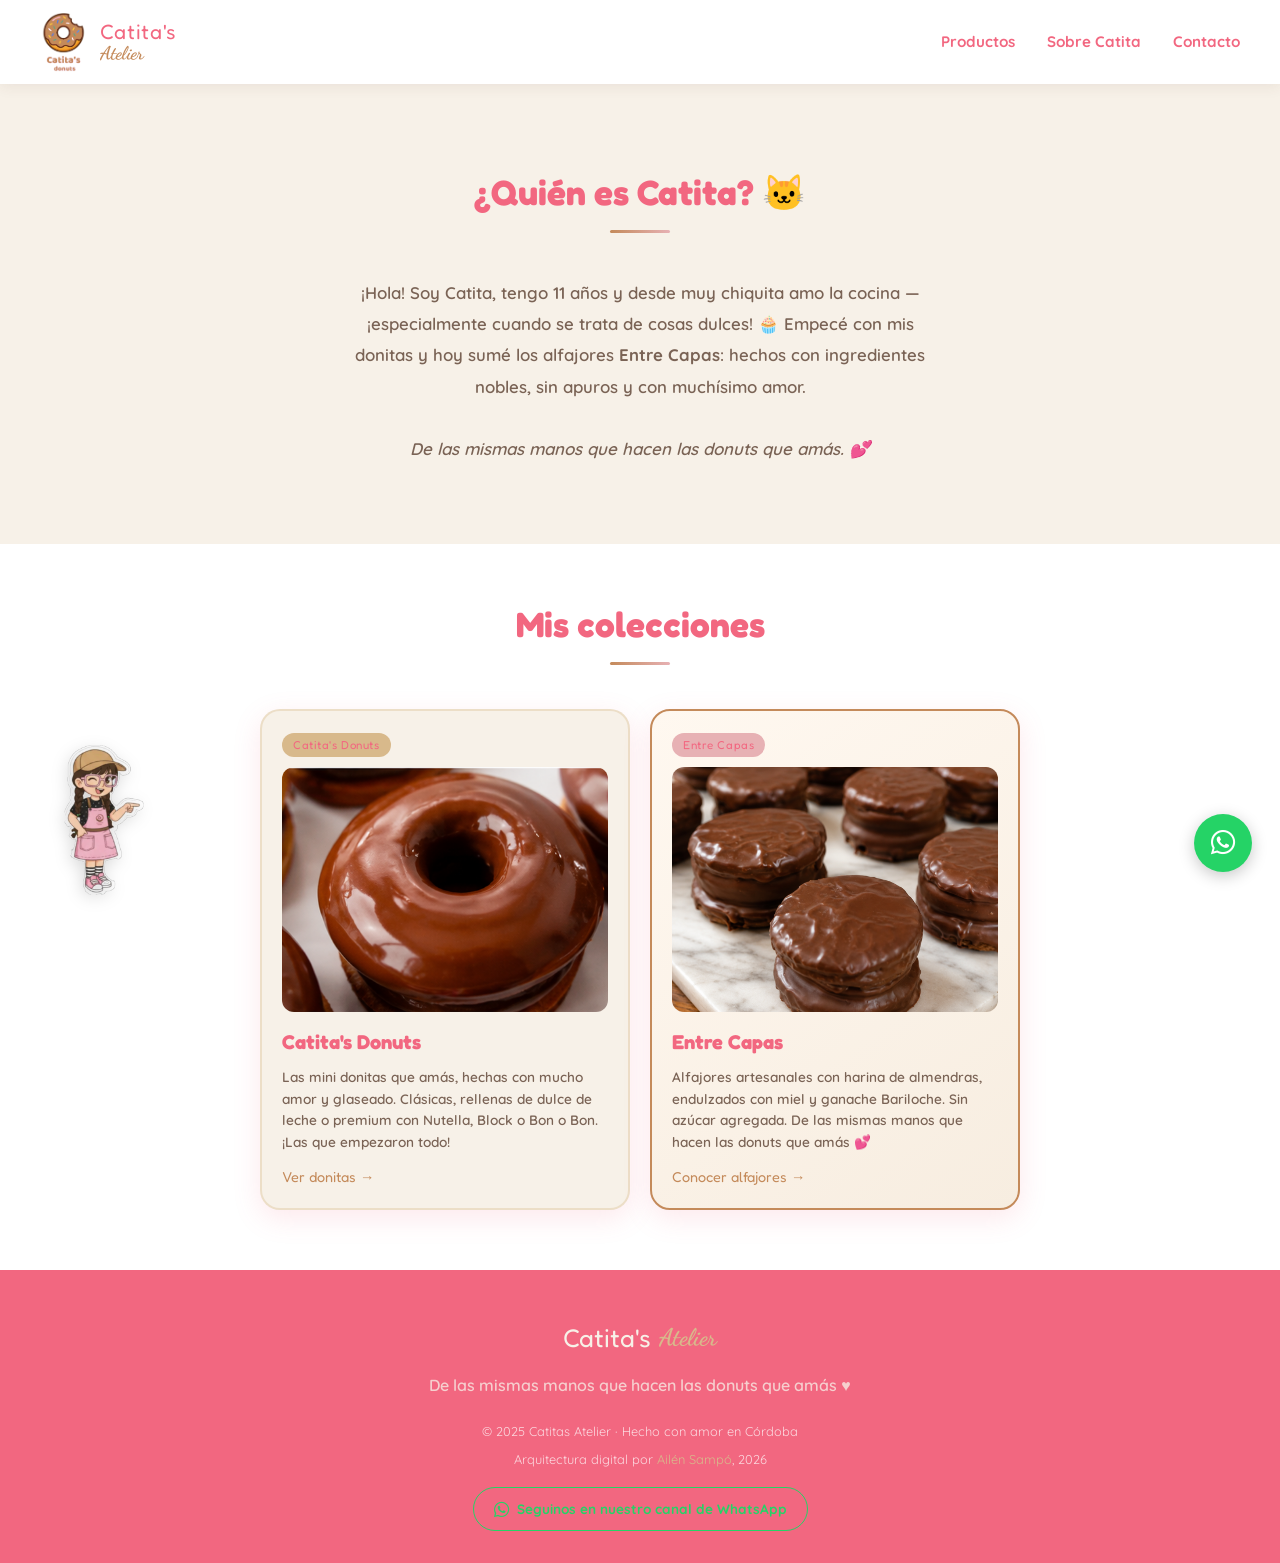
==== commit 5b9ff9b4: "Catitas Atelier: diseño completo, Entre Capas y mejoras UI - Paleta rosa #F26780 como color principa" ====
--- a/index.html
+++ b/index.html
@@ -3,9 +3,21 @@
 <head>
     <meta charset="UTF-8">
     <meta name="viewport" content="width=device-width, initial-scale=1.0">
-    <title>Catitas Atelier — Hecho con amor</title>
+    <title>Catitas Atelier — Hecho con amor en Córdoba</title>
+    <meta name="description" content="El atelier artesanal de Catita: donuts y alfajores Entre Capas hechos con amor en Córdoba, Argentina.">
+    <!-- Open Graph -->
+    <meta property="og:type"        content="website">
+    <meta property="og:title"       content="Catitas Atelier — Hecho con amor en Córdoba">
+    <meta property="og:description" content="Donuts y alfajores artesanales Entre Capas. Hechos con amor por Catita, 11 años, en Córdoba.">
+    <meta property="og:image"       content="https://catitasdonuts.netlify.app/images/logoDonuts-atelier.png">
+    <meta property="og:url"         content="https://catitasdonuts.netlify.app/">
+    <!-- Twitter Card -->
+    <meta name="twitter:card"        content="summary_large_image">
+    <meta name="twitter:title"       content="Catitas Atelier — Hecho con amor en Córdoba">
+    <meta name="twitter:description" content="Donuts y alfajores artesanales Entre Capas. Hechos con amor por Catita, 11 años, en Córdoba.">
+    <meta name="twitter:image"       content="https://catitasdonuts.netlify.app/images/logoDonuts-atelier.png">
     <link rel="icon" href="images/favicon/favicon-32x32.png" type="image/x-icon">
-    <link href="https://fonts.googleapis.com/css2?family=Playfair+Display:wght@400;600;700&family=Dancing+Script:wght@500;600;700&family=Quicksand:wght@400;500;600;700&display=swap" rel="stylesheet">
+    <link href="https://fonts.googleapis.com/css2?family=Fredoka+One&family=Dancing+Script:wght@600;700&family=Quicksand:wght@400;600;700&display=swap" rel="stylesheet">
     <link rel="stylesheet" href="https://cdnjs.cloudflare.com/ajax/libs/font-awesome/6.5.2/css/all.min.css" integrity="sha512-SnH5WK+bZxgPHs44uWIX+LLJAJ9/2PkPKZ5QiAj6Ta86w+fsb2TkcmfRyVX3pBnMFcV7oQPJkl9QevSCWr3W6A==" crossorigin="anonymous" referrerpolicy="no-referrer" />
     <link rel="stylesheet" href="atelier.css">
 </head>
@@ -14,104 +26,113 @@
     <!-- HEADER -->
     <header class="atelier-header">
         <a href="index.html" class="header-logo">
-            <img src="images/logoDonuts.png" alt="Catitas Atelier">
+            <img src="images/logoDonuts-atelier.png" alt="Catitas Atelier">
             <div class="wordmark">
-                <span class="wm-catitas">CATITAS</span>
+                <span class="wm-catitas">Catita's</span>
                 <span class="wm-atelier">Atelier</span>
             </div>
         </a>
-        <nav class="atelier-nav">
+        <button class="atelier-hamburger" id="atelier-hamburger" aria-label="Abrir menú" aria-expanded="false">
+            <span></span><span></span><span></span>
+        </button>
+        <nav class="atelier-nav" id="atelier-nav">
             <a href="#productos">Productos</a>
             <a href="#sobre">Sobre Catita</a>
-            <a href="https://wa.me/+543517393613?text=Hola!%20Quisiera%20saber%20m%C3%A1s%20sobre%20Catitas%20Atelier!" target="_blank">Contacto</a>
+            <a href="https://wa.me/+543517918029?text=Hola!%20Quisiera%20saber%20m%C3%A1s%20sobre%20Catitas%20Atelier!" target="_blank">Contacto</a>
         </nav>
     </header>
 
-    <!-- HERO -->
-    <section class="atelier-hero" id="inicio">
-        <div class="hero-inner">
-            <p class="hero-kicker">♥ Hecho con amor en Córdoba</p>
-            <h1 class="hero-title">CATITAS</h1>
-            <span class="hero-script">Atelier</span>
-            <p class="hero-tagline">Ingredientes nobles, recetas que enamoran</p>
-            <div class="hero-ctas">
-                <a href="donuts.html" class="btn-atelier btn-primary">Ver Donitas 🍩</a>
-                <a href="entrecapas.html" class="btn-atelier btn-secondary">Entre Capas 🍫</a>
-            </div>
+    <!-- SOBRE CATITA -->
+    <section class="atelier-sobre" id="sobre">
+        <div class="sobre-inner">
+            <h2 class="section-title">¿Quién es Catita? 🐱</h2>
+            <div class="section-divider"></div>
+            <p class="sobre-text">
+                ¡Hola! Soy Catita, tengo 11 años y desde muy chiquita amo la cocina
+                —¡especialmente cuando se trata de cosas dulces! 🧁
+                Empecé con mis donitas y hoy sumé los alfajores
+                <strong>Entre Capas</strong>: hechos con ingredientes nobles,
+                sin apuros y con muchísimo amor.<br><br>
+                <em>De las mismas manos que hacen las donuts que amás. 💕</em>
+            </p>
         </div>
     </section>
 
     <!-- PRODUCTOS -->
     <section class="atelier-productos" id="productos">
-        <h2 class="section-title">Nuestras colecciones</h2>
+        <h2 class="section-title">Mis colecciones</h2>
         <div class="section-divider"></div>
 
         <div class="producto-grid">
 
             <!-- DONUTS -->
             <a href="donuts.html" class="producto-card">
-                <span class="card-badge badge-original">Original</span>
-                <span class="card-emoji">🍩</span>
-                <h3 class="card-title">Catitas Donuts</h3>
+                <span class="card-badge badge-original">Catita's Donuts</span>
+                <div class="card-img-wrap">
+                    <img src="images/productos/donitas2.png" alt="Catita's Donuts" class="card-img">
+                </div>
+                <h3 class="card-title">Catita's Donuts</h3>
                 <p class="card-desc">
                     Las mini donitas que amás, hechas con mucho amor y glaseado.
-                    Clásicas, rellenas de dulce de leche o premium con Nutella, Block o Bon o Bon.
-                    ¡Las que empezaron todo!
+                    Clásicas, rellenas de dulce de leche o premium con Nutella,
+                    Block o Bon o Bon. ¡Las que empezaron todo!
                 </p>
                 <span class="card-link">Ver donitas →</span>
             </a>
 
             <!-- ENTRE CAPAS -->
             <a href="entrecapas.html" class="producto-card featured">
-                <span class="card-badge badge-new">¡Nuevo!</span>
-                <span class="card-emoji">🍫</span>
+                <span class="card-badge badge-new">Entre Capas</span>
+                <div class="card-img-wrap">
+                    <img src="images/productos/alfajoresbañados.png" alt="Entre Capas — Alfajores" class="card-img">
+                </div>
                 <h3 class="card-title">Entre Capas</h3>
                 <p class="card-desc">
-                    Alfajores artesanales con harina de almendras, endulzados con miel y
-                    ganache Bariloche. Sin azúcar agregada. De las mismas manos que hacen
-                    las donuts que amás.
+                    Alfajores artesanales con harina de almendras, endulzados con miel
+                    y ganache Bariloche. Sin azúcar agregada.
+                    De las mismas manos que hacen las donuts que amás 💕
                 </p>
-                <div class="card-tags">
-                    <span class="card-tag">🌾 Harina de almendras</span>
-                    <span class="card-tag">🍯 Endulzados con miel</span>
-                    <span class="card-tag">🍫 Ganache Bariloche</span>
-                    <span class="card-tag">✓ Sin azúcar agregada</span>
-                </div>
                 <span class="card-link">Conocer alfajores →</span>
             </a>
 
         </div>
     </section>
 
-    <!-- SOBRE CATITA -->
-    <section class="atelier-sobre" id="sobre">
-        <div class="sobre-inner">
-            <h2 class="section-title">¿Quién está detrás?</h2>
-            <div class="section-divider"></div>
-            <p class="sobre-text">
-                Soy Catita, tengo 11 años y desde muy chiquita amo la cocina —¡especialmente
-                cuando se trata de cosas dulces! Empecé con mis donitas y hoy sumé los alfajores
-                <em>Entre Capas</em>: hechos con ingredientes nobles, sin apuros y con mucho amor.
-                <br><br>
-                <strong>De las mismas manos que hacen las donuts que amás.</strong>
-            </p>
-        </div>
-    </section>
-
     <!-- FOOTER -->
     <footer class="atelier-footer">
         <div class="footer-wordmark">
-            <span class="fw-catitas">CATITAS</span>
+            <span class="fw-catitas">Catita's</span>
             <span class="fw-atelier">Atelier</span>
         </div>
         <p class="footer-tagline">De las mismas manos que hacen las donuts que amás ♥</p>
         <p class="footer-copy">© 2025 Catitas Atelier · Hecho con amor en Córdoba</p>
+        <p class="footer-copy" style="margin-top:8px;">Arquitectura digital por <a href="https://www.ailensampo.com" target="_blank" style="color:var(--dorado);text-decoration:none;">Ailén Sampó</a>, 2026</p>
+        <a href="https://whatsapp.com/channel/0029VbB4qlQ60eBf2qkQhV3h" target="_blank" class="footer-canal-wa">
+            <i class="fa-brands fa-whatsapp"></i> Seguinos en nuestro canal de WhatsApp
+        </a>
     </footer>
 
+    <!-- STICKER CATITA -->
+    <img src="images/catita.png" alt="Catita" class="sticker-catita">
+
     <!-- WHATSAPP FLOAT -->
-    <a href="https://wa.me/+543517393613?text=Hola!%20Quisiera%20saber%20m%C3%A1s%20sobre%20Catitas%20Atelier!" class="wa-float" target="_blank" aria-label="Contactar por WhatsApp">
+    <a href="https://wa.me/+543517918029?text=Hola!%20Quisiera%20saber%20m%C3%A1s%20sobre%20Catitas%20Atelier!" class="wa-float" target="_blank" aria-label="Contactar por WhatsApp">
         <i class="fa-brands fa-whatsapp"></i>
     </a>
 
+    <script>
+        const btn = document.getElementById('atelier-hamburger');
+        const nav = document.getElementById('atelier-nav');
+        btn.addEventListener('click', () => {
+            const open = nav.classList.toggle('is-open');
+            btn.classList.toggle('is-open', open);
+            btn.setAttribute('aria-expanded', open);
+        });
+        nav.querySelectorAll('a').forEach(a => a.addEventListener('click', () => {
+            nav.classList.remove('is-open');
+            btn.classList.remove('is-open');
+            btn.setAttribute('aria-expanded', false);
+        }));
+    </script>
 </body>
 </html>
--- a/atelier.css
+++ b/atelier.css
@@ -2,17 +2,20 @@
    CATITAS ATELIER — Brand CSS
    Paleta: Crema #F7F1E8 · Chocolate #5A3A2E · Caramelo #C48A5A
            Rosa #E7B1B4 · Dorado #D8B98B
+   Tipografía: Fredoka One (títulos) · Dancing Script (Atelier) · Quicksand (texto)
    ============================================================ */
 
 :root {
-  --crema:     #F7F1E8;
-  --chocolate: #5A3A2E;
-  --caramelo:  #C48A5A;
-  --rosa:      #E7B1B4;
-  --dorado:    #D8B98B;
-  --blanco:    #FFFFFF;
-  --texto-sec: #7a6355;
-  --sombra:    0 4px 20px rgba(90, 58, 46, 0.12);
+  --crema:       #F7F1E8;
+  --chocolate:   #F26780;
+  --caramelo:    #C48A5A;
+  --rosa:        #E7B1B4;
+  --dorado:      #D8B98B;
+  --rosa-claro:  #fce8f0;
+  --blanco:      #FFFFFF;
+  --texto-sec:   #7a6355;
+  --sombra:      0 6px 20px rgba(242, 103, 128, 0.13);
+  --sombra-card: 0 8px 28px rgba(242, 103, 128, 0.15);
 }
 
 * { box-sizing: border-box; margin: 0; padding: 0; }
@@ -29,11 +32,11 @@
 
 .atelier-header {
   background: var(--blanco);
-  padding: 14px 48px;
+  padding: 12px 40px;
   display: flex;
   justify-content: space-between;
   align-items: center;
-  box-shadow: 0 2px 12px rgba(90, 58, 46, .08);
+  box-shadow: 0 2px 14px rgba(90, 58, 46, .09);
   position: sticky;
   top: 0;
   z-index: 100;
@@ -42,35 +45,49 @@
 .header-logo {
   display: flex;
   align-items: center;
-  gap: 14px;
+  gap: 12px;
   text-decoration: none;
 }
 
-.header-logo img { height: 54px; width: auto; }
-
-.wordmark { display: flex; flex-direction: column; line-height: 1.1; }
+.header-logo img {
+  height: 60px;
+  width: auto;
+  animation: flotar 3s ease-in-out infinite alternate;
+}
+
+@keyframes flotar {
+  0%   { transform: translateY(0); }
+  100% { transform: translateY(-7px); }
+}
+
+.wordmark { display: flex; flex-direction: column; line-height: 1; gap: 1px; }
 
 .wm-catitas {
-  font-family: 'Playfair Display', serif;
-  font-weight: 700;
-  font-size: 1.25rem;
-  letter-spacing: .06em;
-  color: var(--chocolate);
+  font-family: 'Fredoka One', cursive;
+  font-size: 1.3rem;
+  color: var(--chocolate);
+  letter-spacing: .03em;
 }
 
 .wm-atelier {
   font-family: 'Dancing Script', cursive;
-  font-weight: 600;
+  font-weight: 700;
   font-size: 1.15rem;
   color: var(--caramelo);
 }
 
+.wm-donuts {
+  font-family: 'Fredoka One', cursive;
+  font-size: 1rem;
+  color: var(--caramelo);
+  letter-spacing: .03em;
+}
+
 .atelier-nav a {
   text-decoration: none;
   color: var(--chocolate);
-  font-weight: 600;
-  font-size: .92rem;
-  letter-spacing: .04em;
+  font-weight: 700;
+  font-size: .95rem;
   margin-left: 28px;
   transition: color .2s;
 }
@@ -80,68 +97,99 @@
 /* ─── HERO LANDING ────────────────────────────────────────── */
 
 .atelier-hero {
-  min-height: 88vh;
+  min-height: 90vh;
   display: flex;
   align-items: center;
   justify-content: center;
   text-align: center;
-  padding: 80px 40px;
-  background: linear-gradient(160deg, var(--crema) 0%, #ede3d4 55%, #f0e4d7 100%);
+  padding: 70px 40px;
+  background: radial-gradient(ellipse at 60% 40%, #f5e6d0 0%, var(--crema) 65%);
   position: relative;
   overflow: hidden;
 }
 
+/* corazones de fondo sutiles */
+.atelier-hero::before {
+  content: '♥';
+  position: absolute;
+  font-size: 280px;
+  color: rgba(231, 177, 180, .07);
+  top: -40px;
+  right: -60px;
+  pointer-events: none;
+}
+
 .atelier-hero::after {
-  content: '';
+  content: '♥';
   position: absolute;
-  inset: 0;
-  background-image: radial-gradient(circle, rgba(196, 138, 90, .07) 1px, transparent 1px);
-  background-size: 30px 30px;
+  font-size: 180px;
+  color: rgba(196, 138, 90, .06);
+  bottom: 10px;
+  left: -30px;
   pointer-events: none;
 }
 
-.hero-inner { position: relative; z-index: 1; }
+.hero-inner {
+  position: relative;
+  z-index: 1;
+  display: flex;
+  flex-direction: column;
+  align-items: center;
+}
+
+.hero-logo {
+  width: clamp(110px, 18vw, 160px);
+  animation: flotar 3s ease-in-out infinite alternate;
+  margin-bottom: 18px;
+  filter: drop-shadow(0 8px 16px rgba(90,58,46,.15));
+}
 
 .hero-kicker {
-  font-size: .78rem;
-  font-weight: 700;
-  letter-spacing: .24em;
-  text-transform: uppercase;
-  color: var(--caramelo);
+  display: inline-flex;
+  align-items: center;
+  gap: 8px;
+  background: var(--rosa);
+  color: var(--chocolate);
+  font-family: 'Fredoka One', cursive;
+  font-size: .9rem;
+  letter-spacing: .08em;
+  padding: 5px 18px;
+  border-radius: 999px;
   margin-bottom: 20px;
 }
 
 .hero-title {
-  font-family: 'Playfair Display', serif;
-  font-weight: 700;
-  font-size: clamp(3.5rem, 9vw, 7rem);
-  color: var(--chocolate);
-  line-height: .95;
-  margin-bottom: 6px;
+  font-family: 'Fredoka One', cursive;
+  font-size: clamp(3.2rem, 9vw, 6.5rem);
+  color: var(--chocolate);
+  line-height: 1;
+  margin-bottom: 2px;
 }
 
 .hero-script {
   font-family: 'Dancing Script', cursive;
-  font-weight: 600;
-  font-size: clamp(2.8rem, 7vw, 5.6rem);
+  font-weight: 700;
+  font-size: clamp(2.6rem, 7vw, 5.2rem);
   color: var(--caramelo);
   display: block;
-  margin-bottom: 24px;
   line-height: 1.1;
+  margin-bottom: 20px;
 }
 
 .hero-tagline {
-  font-size: 1.05rem;
+  font-family: 'Quicksand', sans-serif;
+  font-size: 1.1rem;
   color: var(--texto-sec);
-  font-weight: 500;
-  margin-bottom: 38px;
+  font-weight: 600;
+  margin-bottom: 36px;
+  max-width: 400px;
 }
 
 .hero-ctas {
   display: flex;
   gap: 14px;
+  flex-wrap: wrap;
   justify-content: center;
-  flex-wrap: wrap;
 }
 
 /* ─── BOTONES ─────────────────────────────────────────────── */
@@ -150,9 +198,8 @@
   display: inline-block;
   padding: 13px 30px;
   border-radius: 999px;
-  font-family: 'Quicksand', sans-serif;
-  font-weight: 700;
-  font-size: .95rem;
+  font-family: 'Fredoka One', cursive;
+  font-size: 1.05rem;
   letter-spacing: .03em;
   text-decoration: none;
   border: none;
@@ -163,11 +210,13 @@
 .btn-primary {
   background: var(--chocolate);
   color: var(--crema);
+  box-shadow: 0 4px 14px rgba(90,58,46,.3);
 }
 
 .btn-secondary {
   background: var(--rosa);
   color: var(--chocolate);
+  box-shadow: 0 4px 14px rgba(231,177,180,.5);
 }
 
 .btn-caramelo {
@@ -176,8 +225,8 @@
 }
 
 .btn-atelier:hover {
-  transform: translateY(-3px);
-  box-shadow: 0 8px 20px rgba(90, 58, 46, .22);
+  transform: translateY(-4px) scale(1.03);
+  box-shadow: 0 10px 24px rgba(90,58,46,.22);
 }
 
 .btn-atelier:disabled {
@@ -187,47 +236,48 @@
   box-shadow: none;
 }
 
-/* ─── TÍTULOS COMPARTIDOS ─────────────────────────────────── */
+/* ─── TÍTULOS DE SECCIÓN ──────────────────────────────────── */
 
 .section-title {
-  font-family: 'Playfair Display', serif;
-  font-size: 1.9rem;
+  font-family: 'Fredoka One', cursive;
+  font-size: 2.2rem;
   color: var(--chocolate);
   margin-bottom: 10px;
   text-align: center;
 }
 
 .section-divider {
-  width: 50px;
-  height: 2px;
-  background: var(--caramelo);
-  margin: 0 auto 48px;
+  width: 60px;
+  height: 3px;
+  background: linear-gradient(90deg, var(--caramelo), var(--rosa));
+  border-radius: 999px;
+  margin: 0 auto 44px;
 }
 
 /* ─── SECCIÓN PRODUCTOS (LANDING) ─────────────────────────── */
 
 .atelier-productos {
-  padding: 90px 48px;
+  padding: 52px 32px 60px;
   background: var(--blanco);
   text-align: center;
 }
 
 .producto-grid {
   display: grid;
-  grid-template-columns: repeat(auto-fit, minmax(290px, 1fr));
-  gap: 28px;
-  max-width: 860px;
+  grid-template-columns: repeat(2, 1fr);
+  gap: 20px;
+  max-width: 760px;
   margin: 0 auto;
 }
 
 .producto-card {
   background: var(--crema);
   border-radius: 20px;
-  padding: 40px 30px 36px;
+  padding: 22px 20px 20px;
   text-decoration: none;
   color: var(--chocolate);
-  border: 1.5px solid rgba(216, 185, 139, .35);
-  box-shadow: var(--sombra);
+  border: 2px solid rgba(216, 185, 139, .35);
+  box-shadow: var(--sombra-card);
   position: relative;
   text-align: left;
   display: flex;
@@ -236,65 +286,88 @@
 }
 
 .producto-card:hover {
-  transform: translateY(-8px);
-  box-shadow: 0 16px 36px rgba(90, 58, 46, .18);
+  transform: translateY(-6px);
+  box-shadow: 0 16px 32px rgba(90, 58, 46, .18);
 }
 
 .producto-card.featured {
   border-color: var(--caramelo);
-  background: linear-gradient(145deg, #fffaf4, #f7ede0);
+  background: linear-gradient(145deg, #fff8f0, #f7ede0);
 }
 
 .card-badge {
-  position: absolute;
-  top: 18px;
-  right: 18px;
-  font-size: .7rem;
+  display: inline-block;
+  font-family: 'Fredoka One', cursive;
+  font-size: .72rem;
+  letter-spacing: .05em;
+  padding: 3px 11px;
+  border-radius: 999px;
+  margin-bottom: 10px;
+  align-self: flex-start;
+}
+
+.card-img-wrap {
+  width: 100%;
+  aspect-ratio: 4 / 3;
+  border-radius: 12px;
+  overflow: hidden;
+  margin-bottom: 14px;
+}
+
+.card-img {
+  width: 100%;
+  height: 100%;
+  object-fit: cover;
+  transition: transform .4s ease;
+}
+
+.producto-card:hover .card-img {
+  transform: scale(1.05);
+}
+
+.badge-original { background: var(--dorado);  color: var(--chocolate); }
+.badge-new      { background: var(--rosa);     color: var(--chocolate); }
+
+.card-emoji {
+  font-size: 2.4rem;
+  margin-bottom: 10px;
+  display: block;
+}
+
+.card-title {
+  font-family: 'Fredoka One', cursive;
+  font-size: 1.25rem;
+  color: var(--chocolate);
+  margin-bottom: 8px;
+}
+
+.card-desc {
+  font-size: .85rem;
+  color: var(--texto-sec);
+  line-height: 1.6;
+  flex-grow: 1;
+  margin-bottom: 12px;
+  font-weight: 600;
+}
+
+.card-tags {
+  display: flex;
+  flex-wrap: wrap;
+  gap: 5px;
+  margin-bottom: 14px;
+}
+
+.card-tag {
+  font-size: .72rem;
   font-weight: 700;
-  letter-spacing: .1em;
-  text-transform: uppercase;
-  padding: 5px 12px;
-  border-radius: 999px;
-}
-
-.badge-original { background: var(--dorado); color: var(--chocolate); }
-.badge-new      { background: var(--rosa);   color: var(--chocolate); }
-
-.card-emoji { font-size: 2.8rem; margin-bottom: 18px; display: block; }
-
-.card-title {
-  font-family: 'Playfair Display', serif;
-  font-size: 1.4rem;
-  color: var(--chocolate);
-  margin-bottom: 12px;
-}
-
-.card-desc {
-  font-size: .92rem;
-  color: var(--texto-sec);
-  line-height: 1.7;
-  flex-grow: 1;
-  margin-bottom: 18px;
-}
-
-.card-tags {
-  display: flex;
-  flex-wrap: wrap;
-  gap: 6px;
-  margin-bottom: 22px;
-}
-
-.card-tag {
-  font-size: .78rem;
-  font-weight: 600;
-  padding: 4px 10px;
+  padding: 3px 8px;
   border-radius: 8px;
   background: rgba(216, 185, 139, .3);
   color: var(--chocolate);
 }
 
 .card-link {
-  font-weight: 700;
+  font-family: 'Fredoka One', cursive;
   color: var(--caramelo);
   font-size: .9rem;
 }
@@ -302,21 +375,19 @@
 /* ─── SECCIÓN SOBRE ───────────────────────────────────────── */
 
 .atelier-sobre {
-  padding: 80px 48px;
+  padding: 80px 40px;
   background: var(--crema);
   text-align: center;
 }
 
-.sobre-inner {
-  max-width: 600px;
-  margin: 0 auto;
-}
+.sobre-inner { max-width: 600px; margin: 0 auto; }
 
 .sobre-text {
   color: var(--texto-sec);
   font-size: 1.05rem;
   line-height: 1.85;
   margin-top: 20px;
+  font-weight: 600;
 }
 
 /* ─── FOOTER ──────────────────────────────────────────────── */
@@ -331,34 +402,80 @@
 .footer-wordmark {
   display: flex;
   justify-content: center;
-  align-items: baseline;
+  align-items: center;
   gap: 8px;
   margin-bottom: 14px;
 }
 
 .fw-catitas {
-  font-family: 'Playfair Display', serif;
-  font-size: 1.5rem;
-  font-weight: 700;
-  letter-spacing: .05em;
+  font-family: 'Fredoka One', cursive;
+  font-size: 1.6rem;
   color: var(--crema);
 }
 
 .fw-atelier {
   font-family: 'Dancing Script', cursive;
-  font-size: 1.4rem;
+  font-weight: 700;
+  font-size: 1.5rem;
   color: var(--dorado);
 }
 
 .footer-tagline {
   color: rgba(247, 241, 232, .75);
-  font-size: .98rem;
+  font-size: 1rem;
+  font-weight: 600;
   margin-bottom: 22px;
 }
 
 .footer-copy {
-  color: rgba(247, 241, 232, .4);
-  font-size: .78rem;
+  color: rgba(255, 255, 255, .75);
+  font-size: .8rem;
+}
+
+.footer-canal-wa {
+  display: inline-flex;
+  align-items: center;
+  gap: 8px;
+  margin-top: 18px;
+  padding: 10px 20px;
+  border: 1px solid #25d366;
+  border-radius: 999px;
+  color: #25d366;
+  font-family: 'Quicksand', sans-serif;
+  font-size: .85rem;
+  font-weight: 700;
+  text-decoration: none;
+  transition: background .2s, color .2s;
+}
+
+.footer-canal-wa:hover {
+  background: #25d366;
+  color: #fff;
+}
+
+.footer-canal-wa i { font-size: 1.1rem; }
+
+/* ─── STICKER CATITA ──────────────────────────────────────── */
+
+.sticker-catita {
+  position: fixed;
+  bottom: 0;
+  left: 24px;
+  width: 160px;
+  pointer-events: none;
+  z-index: 20;
+  filter: drop-shadow(2px 4px 8px rgba(0,0,0,.15));
+  transform: scaleX(-1);
+  animation: catita-float 4s ease-in-out infinite;
+}
+
+@keyframes catita-float {
+  0%, 100% { transform: scaleX(-1) translateY(0); }
+  50%       { transform: scaleX(-1) translateY(-8px); }
+}
+
+@media (max-width: 640px) {
+  .sticker-catita { width: 110px; left: 12px; }
 }
 
 /* ─── WHATSAPP FLOTANTE ───────────────────────────────────── */
@@ -375,13 +492,13 @@
   align-items: center;
   justify-content: center;
   font-size: 28px;
-  box-shadow: 0 4px 14px rgba(0, 0, 0, .22);
+  box-shadow: 0 4px 16px rgba(0, 0, 0, .22);
   z-index: 200;
   text-decoration: none;
   transition: transform .25s;
 }
 
-.wa-float:hover { transform: scale(1.1); }
+.wa-float:hover { transform: scale(1.12); }
 
 /* ─── BACK LINK ───────────────────────────────────────────── */
 
@@ -391,63 +508,82 @@
   gap: 6px;
   color: var(--caramelo);
   text-decoration: none;
-  font-weight: 600;
-  font-size: .88rem;
-  margin-bottom: 20px;
+  font-family: 'Fredoka One', cursive;
+  font-size: .95rem;
+  margin-bottom: 22px;
   transition: color .2s;
 }
 
 .back-link:hover { color: var(--chocolate); }
 
-/* ─── ENTRE CAPAS HERO ────────────────────────────────────── */
+/* ─── ENTRE CAPAS — HERO ──────────────────────────────────── */
 
 .ec-hero {
-  background: linear-gradient(160deg, var(--crema) 0%, #ede0ce 100%);
-  padding: 64px 40px;
+  background: radial-gradient(ellipse at 40% 50%, #f5e3cc 0%, var(--crema) 70%);
+  padding: 68px 40px;
   text-align: center;
+  position: relative;
+  overflow: hidden;
+}
+
+.ec-hero::after {
+  content: '♥';
+  position: absolute;
+  font-size: 200px;
+  color: rgba(196, 138, 90, .06);
+  bottom: -40px;
+  right: -20px;
+  pointer-events: none;
 }
 
 .ec-subtitle {
-  font-size: .78rem;
-  font-weight: 700;
-  letter-spacing: .22em;
-  text-transform: uppercase;
-  color: var(--caramelo);
-  margin-bottom: 14px;
+  display: inline-flex;
+  align-items: center;
+  gap: 8px;
+  background: var(--dorado);
+  color: var(--chocolate);
+  font-family: 'Fredoka One', cursive;
+  font-size: .85rem;
+  letter-spacing: .08em;
+  padding: 5px 18px;
+  border-radius: 999px;
+  margin-bottom: 18px;
 }
 
 .ec-title {
-  font-family: 'Playfair Display', serif;
-  font-size: clamp(2.4rem, 6vw, 4.5rem);
-  color: var(--chocolate);
-  font-weight: 700;
-  margin-bottom: 16px;
+  font-family: 'Fredoka One', cursive;
+  font-size: clamp(2.8rem, 7vw, 5rem);
+  color: var(--chocolate);
+  margin-bottom: 6px;
+  line-height: 1;
 }
 
 .ec-title-script {
   font-family: 'Dancing Script', cursive;
+  font-weight: 700;
   color: var(--caramelo);
+  font-size: clamp(1.6rem, 4vw, 2.8rem);
   display: block;
-  font-size: clamp(1.8rem, 4.5vw, 3.2rem);
-  margin-top: -8px;
   margin-bottom: 18px;
+  line-height: 1.2;
 }
 
 .ec-hero-desc {
-  max-width: 520px;
+  max-width: 500px;
   margin: 0 auto;
   color: var(--texto-sec);
   font-size: 1.05rem;
-}
-
-/* ─── FEATURES ENTRE CAPAS ────────────────────────────────── */
+  font-weight: 600;
+}
+
+/* ─── ENTRE CAPAS — FEATURES ──────────────────────────────── */
 
 .ec-features {
   display: flex;
   justify-content: center;
   flex-wrap: wrap;
   gap: 24px;
-  padding: 48px 40px;
+  padding: 50px 40px;
   background: var(--chocolate);
 }
 
@@ -461,27 +597,164 @@
 }
 
 .ec-feature-icon {
-  width: 64px;
-  height: 64px;
+  width: 80px;
+  height: 80px;
   border-radius: 50%;
-  border: 1.5px solid rgba(247, 241, 232, .3);
+  border: 2px solid rgba(247, 241, 232, .25);
+  background: rgba(255,255,255,.08);
   display: flex;
   align-items: center;
   justify-content: center;
-  font-size: 1.8rem;
-}
+  font-size: 2rem;
+  overflow: hidden;
+  padding: 10px;
+  transition: transform .25s;
+}
+
+.ec-feature-icon img {
+  width: 100%;
+  height: 100%;
+  object-fit: contain;
+}
+
+.ec-feature:hover .ec-feature-icon { transform: scale(1.12) rotate(-5deg); }
 
 .ec-feature-label {
-  font-size: .72rem;
-  font-weight: 700;
-  letter-spacing: .08em;
-  text-transform: uppercase;
+  font-family: 'Fredoka One', cursive;
+  font-size: .8rem;
+  letter-spacing: .06em;
   color: var(--dorado);
   max-width: 110px;
   line-height: 1.3;
 }
 
-/* ─── CATÁLOGO ENTRE CAPAS ────────────────────────────────── */
+/* ─── PRECIOS ─────────────────────────────────────────────── */
+
+.ec-precios {
+  background: var(--chocolate);
+  padding: 40px 32px;
+  text-align: center;
+}
+
+.ec-precios-titulo {
+  font-family: 'Fredoka One', cursive;
+  font-size: 1.4rem;
+  color: var(--dorado);
+  letter-spacing: .06em;
+  text-transform: uppercase;
+  margin-bottom: 24px;
+}
+
+.ec-precios-grid {
+  display: flex;
+  justify-content: center;
+  align-items: center;
+  gap: 24px;
+  flex-wrap: wrap;
+  margin-bottom: 18px;
+}
+
+.ec-precio-sep {
+  width: 1px;
+  height: 60px;
+  background: rgba(247,241,232,.2);
+}
+
+.ec-precio-item {
+  display: flex;
+  flex-direction: column;
+  align-items: center;
+  gap: 4px;
+}
+
+.ec-precio-icono {
+  width: 80px;
+  height: 80px;
+  border-radius: 50%;
+  overflow: hidden;
+  background: rgba(255,255,255,.06);
+  display: flex;
+  align-items: center;
+  justify-content: center;
+  padding: 8px;
+}
+
+.ec-precio-icono img {
+  width: 100%;
+  height: 100%;
+  object-fit: contain;
+}
+
+.ec-precio-label {
+  font-family: 'Quicksand', sans-serif;
+  font-size: .8rem;
+  font-weight: 700;
+  letter-spacing: .06em;
+  text-transform: uppercase;
+  color: rgba(247,241,232,.65);
+}
+
+.ec-precio-valor {
+  font-family: 'Fredoka One', cursive;
+  font-size: 1.9rem;
+  color: var(--crema);
+  line-height: 1;
+}
+
+.ec-precio-ahorro {
+  font-family: 'Fredoka One', cursive;
+  font-size: .85rem;
+  background: var(--rosa);
+  color: var(--chocolate);
+  padding: 2px 10px;
+  border-radius: 999px;
+  margin-top: 4px;
+}
+
+.ec-precio-item.destacado .ec-precio-valor { color: var(--dorado); }
+
+.ec-precios-promo {
+  font-size: .88rem;
+  color: rgba(247,241,232,.55);
+  font-weight: 600;
+  max-width: 420px;
+  margin: 0 auto;
+}
+
+/* ─── TOTAL DINÁMICO ──────────────────────────────────────── */
+
+.ec-total-box {
+  background: var(--chocolate);
+  border-radius: 12px;
+  padding: 14px 18px;
+  display: flex;
+  align-items: center;
+  gap: 12px;
+  flex-wrap: wrap;
+}
+
+.ec-total-label {
+  font-family: 'Fredoka One', cursive;
+  font-size: 1rem;
+  color: var(--crema);
+  flex-shrink: 0;
+}
+
+.ec-total-valor {
+  font-family: 'Fredoka One', cursive;
+  font-size: 1.5rem;
+  color: var(--dorado);
+  margin-left: auto;
+}
+
+.ec-total-detalle {
+  width: 100%;
+  font-size: .8rem;
+  color: rgba(247,241,232,.55);
+  font-weight: 600;
+}
+
+/* ─── ENTRE CAPAS — CATÁLOGO ──────────────────────────────── */
 
 .ec-catalogo {
   padding: 80px 40px;
@@ -491,23 +764,26 @@
 
 .ec-cards {
   display: grid;
-  grid-template-columns: repeat(auto-fit, minmax(260px, 1fr));
+  grid-template-columns: repeat(auto-fit, minmax(270px, 1fr));
   gap: 24px;
-  max-width: 960px;
-  margin: 0 auto 40px;
+  max-width: 1000px;
+  margin: 0 auto 44px;
 }
 
 .ec-card {
   background: var(--crema);
-  border-radius: 16px;
+  border-radius: 20px;
   overflow: hidden;
-  border: 1px solid rgba(216, 185, 139, .35);
+  border: 2px solid rgba(216, 185, 139, .3);
   box-shadow: var(--sombra);
-  transition: transform .2s;
+  transition: transform .22s, box-shadow .22s;
   text-align: left;
 }
 
-.ec-card:hover { transform: translateY(-5px); }
+.ec-card:hover {
+  transform: translateY(-6px) rotate(.4deg);
+  box-shadow: 0 14px 30px rgba(90, 58, 46, .18);
+}
 
 .ec-card-img {
   width: 100%;
@@ -519,27 +795,28 @@
 .ec-card-placeholder {
   width: 100%;
   aspect-ratio: 1;
-  background: linear-gradient(135deg, #e8dccf, var(--dorado));
+  background: linear-gradient(135deg, #ede0cc, var(--dorado));
   display: flex;
   align-items: center;
   justify-content: center;
-  font-size: 4.5rem;
+  font-size: 5rem;
 }
 
 .ec-card-body { padding: 22px; }
 
 .ec-card-name {
-  font-family: 'Playfair Display', serif;
-  font-size: 1.1rem;
+  font-family: 'Fredoka One', cursive;
+  font-size: 1.15rem;
   color: var(--chocolate);
   margin-bottom: 8px;
 }
 
 .ec-card-desc {
-  font-size: .88rem;
+  font-size: .9rem;
   color: var(--texto-sec);
   line-height: 1.6;
   margin-bottom: 16px;
+  font-weight: 600;
 }
 
 .ec-stepper {
@@ -549,33 +826,36 @@
 }
 
 .ec-stepper button {
-  width: 34px;
-  height: 34px;
+  width: 36px;
+  height: 36px;
   border-radius: 50%;
   border: none;
   background: var(--caramelo);
   color: var(--blanco);
-  font-size: 1.3rem;
+  font-size: 1.4rem;
   font-weight: 700;
   cursor: pointer;
   display: flex;
   align-items: center;
   justify-content: center;
-  transition: background .2s;
+  transition: background .2s, transform .15s;
   line-height: 1;
 }
 
-.ec-stepper button:hover { background: var(--chocolate); }
+.ec-stepper button:hover {
+  background: var(--chocolate);
+  transform: scale(1.1);
+}
 
 .ec-qty {
-  font-size: 1.15rem;
-  font-weight: 700;
-  color: var(--chocolate);
-  min-width: 22px;
+  font-family: 'Fredoka One', cursive;
+  font-size: 1.25rem;
+  color: var(--chocolate);
+  min-width: 24px;
   text-align: center;
 }
 
-/* ─── PEDIDO ENTRE CAPAS ──────────────────────────────────── */
+/* ─── ENTRE CAPAS — PEDIDO ────────────────────────────────── */
 
 .ec-pedido {
   padding: 70px 40px;
@@ -595,10 +875,11 @@
 .ec-form input,
 .ec-form textarea {
   padding: 13px 16px;
-  border: 1.5px solid rgba(196, 138, 90, .4);
-  border-radius: 10px;
+  border: 2px solid rgba(196, 138, 90, .35);
+  border-radius: 12px;
   font-family: 'Quicksand', sans-serif;
   font-size: 1rem;
+  font-weight: 600;
   background: var(--blanco);
   color: var(--chocolate);
   width: 100%;
@@ -615,26 +896,31 @@
 
 .ec-resumen {
   background: var(--blanco);
-  border: 1px solid rgba(216, 185, 139, .45);
-  border-radius: 10px;
+  border: 2px solid rgba(216, 185, 139, .4);
+  border-radius: 12px;
   padding: 16px 18px;
 }
 
 .ec-resumen-title {
-  font-weight: 700;
+  font-family: 'Fredoka One', cursive;
   color: var(--chocolate);
   margin-bottom: 10px;
-  font-size: .95rem;
+  font-size: 1rem;
 }
 
 .ec-resumen-list {
   list-style: none;
   padding: 0;
   color: var(--texto-sec);
-  font-size: .9rem;
-}
-
-.ec-resumen-list li { padding: 3px 0; border-bottom: 1px dotted rgba(90,58,46,.1); }
+  font-size: .92rem;
+  font-weight: 600;
+}
+
+.ec-resumen-list li {
+  padding: 4px 0;
+  border-bottom: 1px dotted rgba(90,58,46,.12);
+}
+
 .ec-resumen-list li:last-child { border-bottom: none; }
 .ec-resumen-empty { color: #bbb; font-style: italic; }
 
@@ -645,31 +931,103 @@
   background: var(--chocolate);
   color: var(--crema);
   border: none;
-  border-radius: 10px;
-  font-family: 'Quicksand', sans-serif;
-  font-size: 1.1rem;
-  font-weight: 700;
+  border-radius: 14px;
+  font-family: 'Fredoka One', cursive;
+  font-size: 1.15rem;
   cursor: pointer;
   transition: background .2s, transform .2s;
 }
 
-.btn-pedido:hover { background: var(--caramelo); transform: translateY(-2px); }
+.btn-pedido:hover { background: var(--caramelo); transform: translateY(-3px); }
 .btn-pedido:disabled { background: #ccc; cursor: not-allowed; transform: none; }
 
+/* ─── HAMBURGER ───────────────────────────────────────────── */
+
+.atelier-hamburger {
+  display: none;
+  flex-direction: column;
+  gap: 5px;
+  background: none;
+  border: none;
+  cursor: pointer;
+  padding: 6px;
+  z-index: 1002;
+  position: relative;
+}
+
+/* Cuando el nav de donuts está abierto, su z-index (1000 de style.css) no tapa el botón */
+#main-nav.atelier-nav { z-index: 1001; }
+
+.atelier-hamburger span {
+  display: block;
+  width: 26px;
+  height: 3px;
+  background: var(--chocolate);
+  border-radius: 3px;
+  transition: transform .3s, opacity .3s;
+}
+
+.atelier-hamburger.is-open span:nth-child(1) { transform: translateY(8px) rotate(45deg); }
+.atelier-hamburger.is-open span:nth-child(2) { opacity: 0; }
+.atelier-hamburger.is-open span:nth-child(3) { transform: translateY(-8px) rotate(-45deg); }
+
 /* ─── RESPONSIVE ──────────────────────────────────────────── */
 
-@media (max-width: 768px) {
-  .atelier-header { padding: 12px 20px; }
-  .atelier-nav { display: none; }
-
-  .atelier-hero { min-height: auto; padding: 60px 24px; }
-  .atelier-productos { padding: 60px 24px; }
-  .atelier-sobre { padding: 60px 24px; }
-  .producto-grid { grid-template-columns: 1fr; }
-
-  .ec-hero { padding: 50px 24px; }
-  .ec-features { padding: 36px 20px; gap: 18px; }
-  .ec-catalogo { padding: 50px 20px; }
-  .ec-pedido { padding: 50px 20px; }
-  .ec-cards { grid-template-columns: 1fr; max-width: 380px; }
-}
+@media (max-width: 640px) {
+  /* Header */
+  .atelier-header { padding: 10px 16px; }
+  .atelier-hamburger { display: flex; }
+
+  /* Nav mobile: panel lateral */
+  .atelier-nav {
+    position: fixed;
+    top: 0; right: 0;
+    height: 100vh;
+    width: 70%;
+    max-width: 280px;
+    background: var(--blanco);
+    box-shadow: -6px 0 24px rgba(90,58,46,.15);
+    display: flex;
+    flex-direction: column;
+    justify-content: center;
+    gap: 1.8rem;
+    padding: 2rem 2rem;
+    transform: translateX(100%);
+    transition: transform .3s ease;
+    z-index: 200;
+  }
+
+  .atelier-nav.is-open { transform: translateX(0); }
+
+  .atelier-nav a {
+    margin: 0;
+    font-size: 1.2rem;
+    display: block;
+  }
+
+  /* Productos */
+  .atelier-productos { padding: 36px 16px 48px; }
+  .producto-grid {
+    grid-template-columns: 1fr;
+    max-width: 340px;
+    gap: 16px;
+  }
+
+  /* Sobre */
+  .atelier-sobre { padding: 44px 18px; }
+
+  /* Entre Capas */
+  .ec-hero { padding: 40px 18px; }
+  .ec-features { padding: 30px 16px; gap: 14px; }
+  .ec-feature-icon { width: 54px; height: 54px; font-size: 1.5rem; }
+  .ec-catalogo { padding: 44px 16px; }
+  .ec-pedido { padding: 44px 16px; }
+  .ec-cards { grid-template-columns: 1fr; max-width: 340px; margin: 0 auto 36px; }
+}
+
+@media (min-width: 641px) and (max-width: 900px) {
+  .atelier-productos { padding: 44px 24px 56px; }
+  .producto-grid { max-width: 640px; gap: 16px; }
+  .atelier-nav a { margin-left: 18px; font-size: .88rem; }
+  .ec-cards { grid-template-columns: repeat(2, 1fr); }
+}
